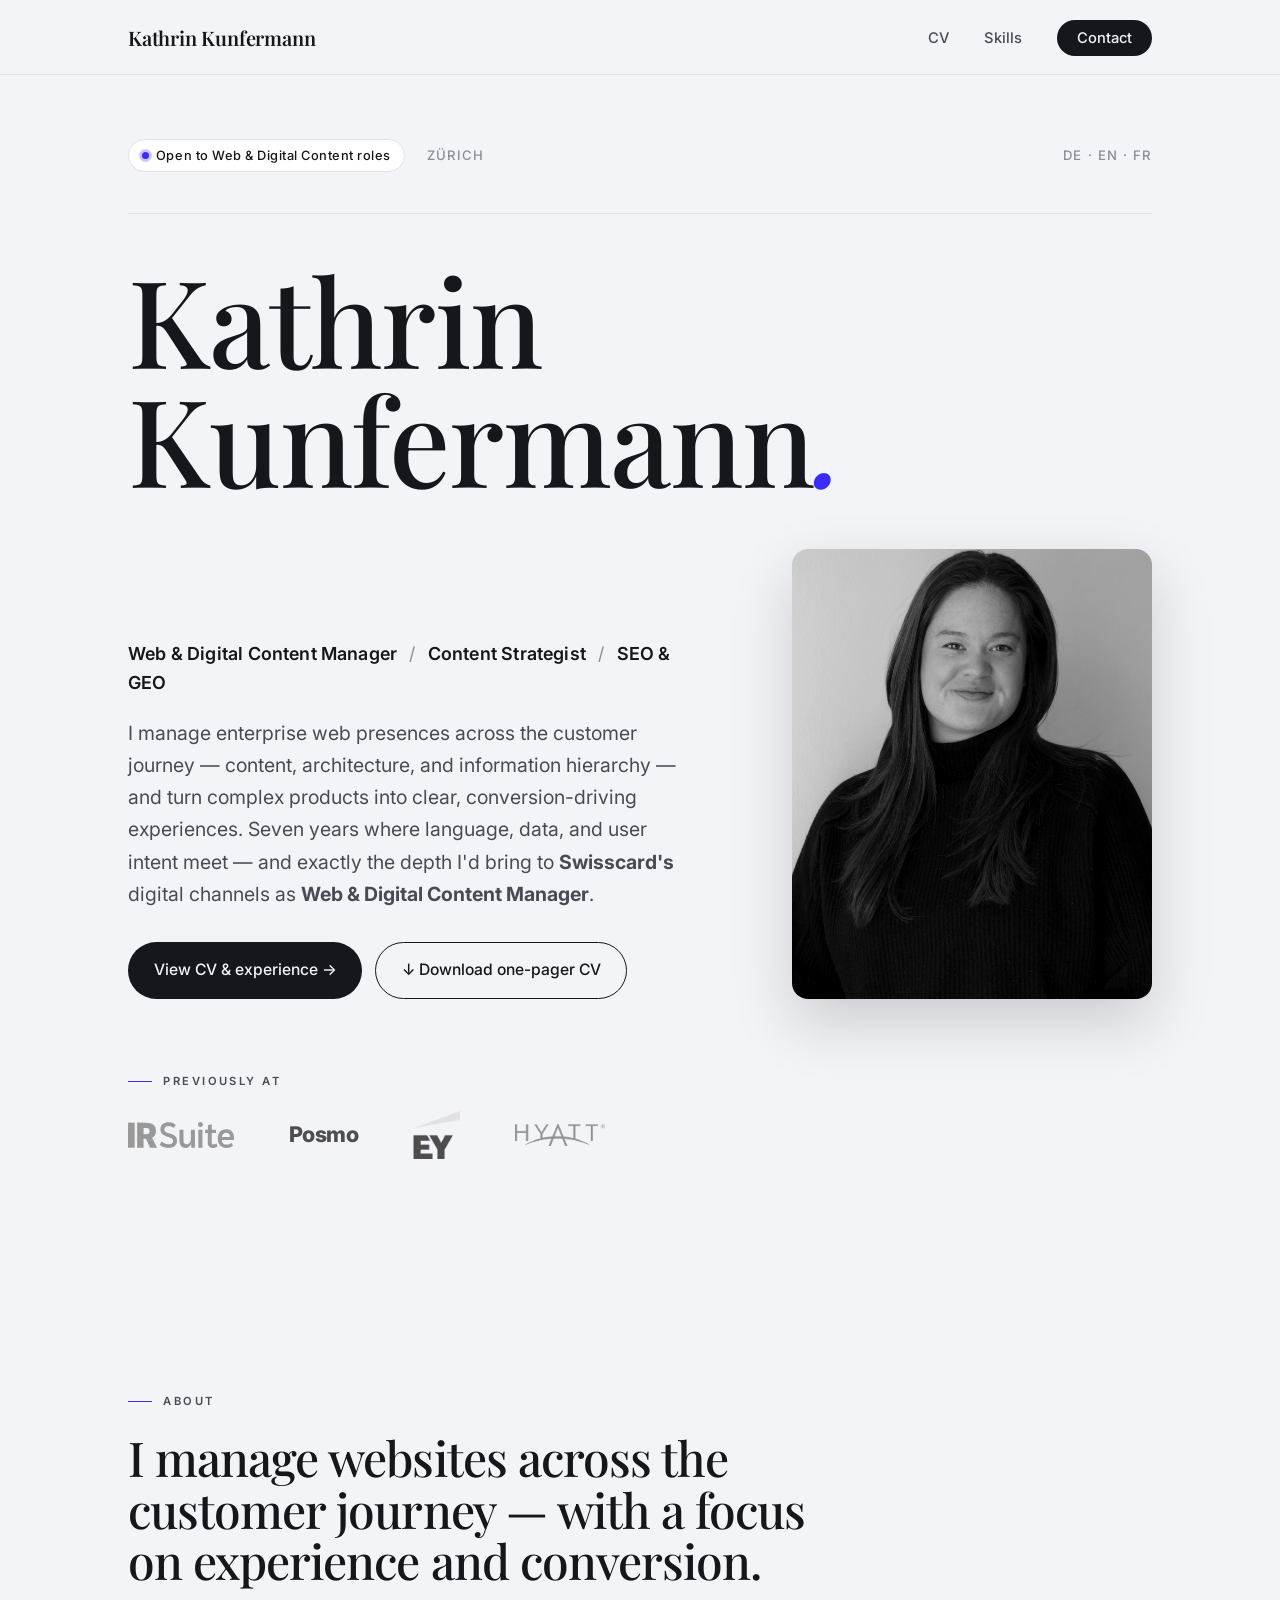
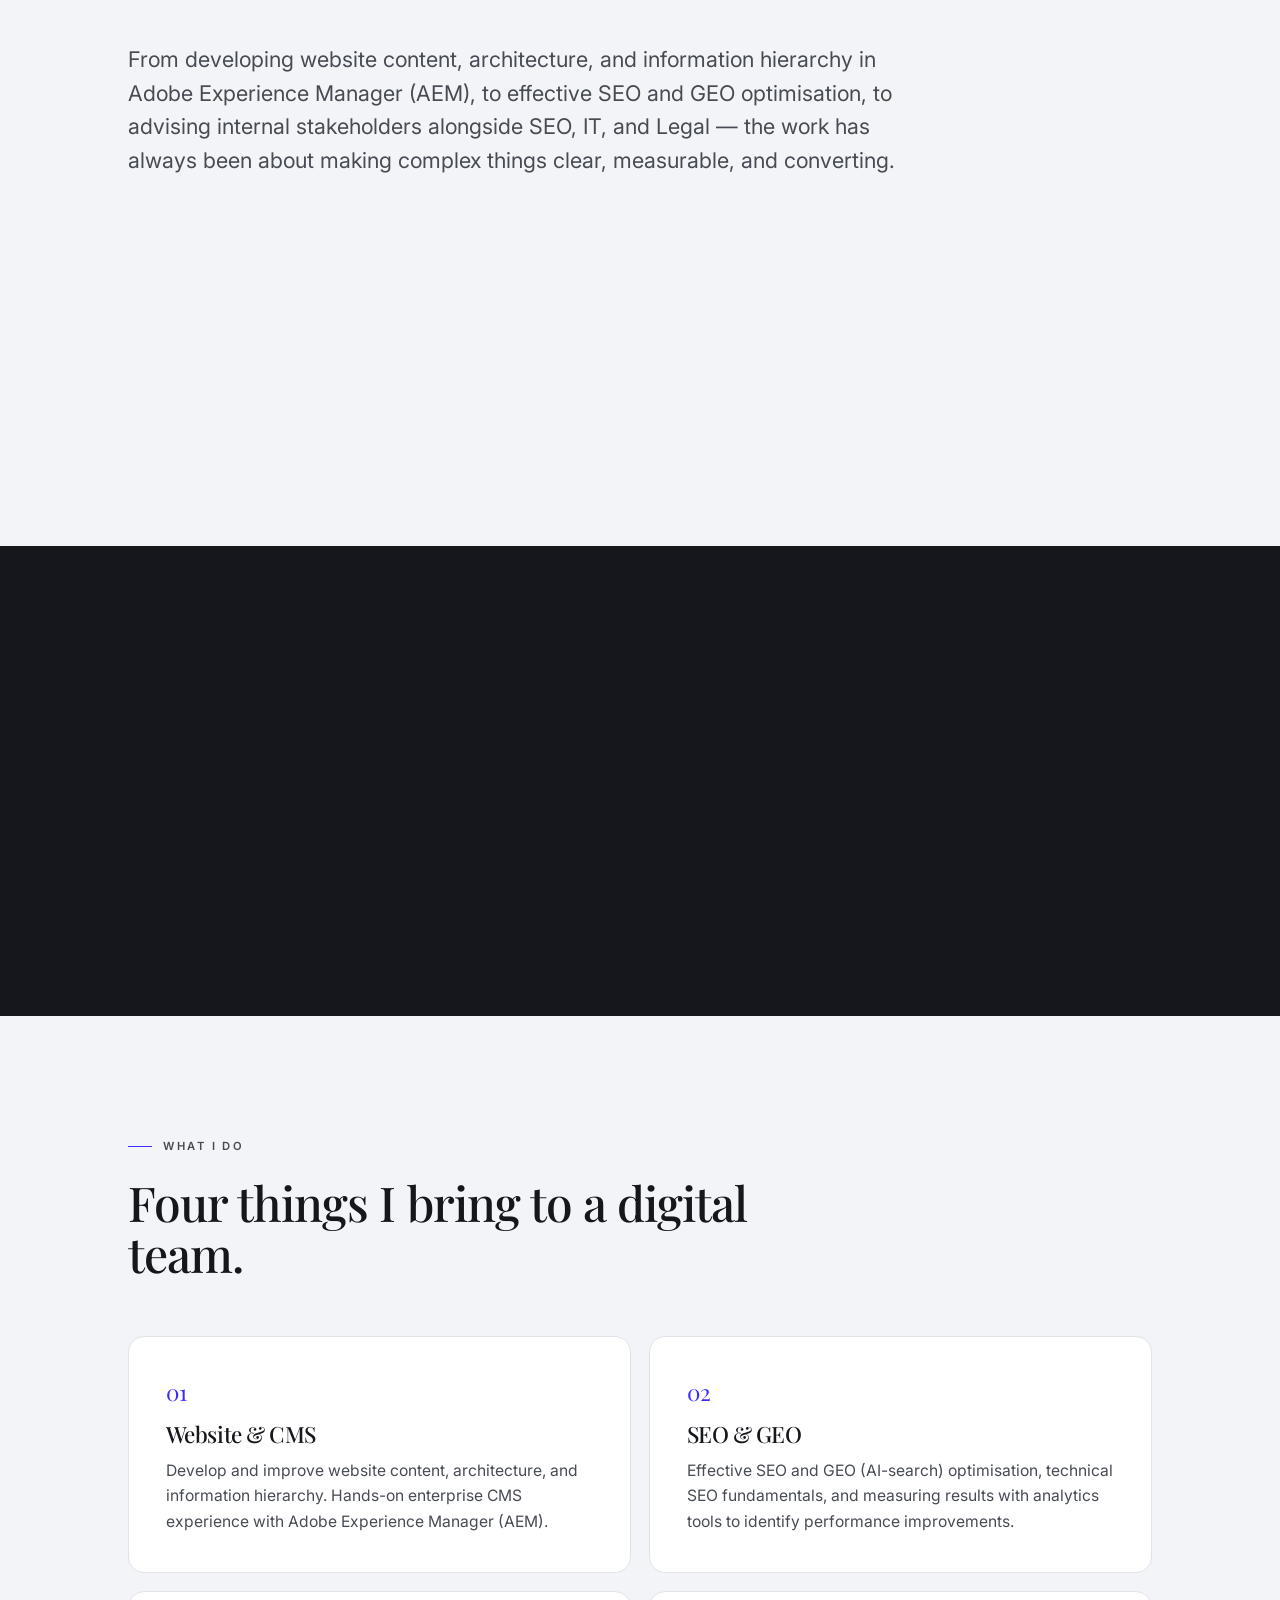
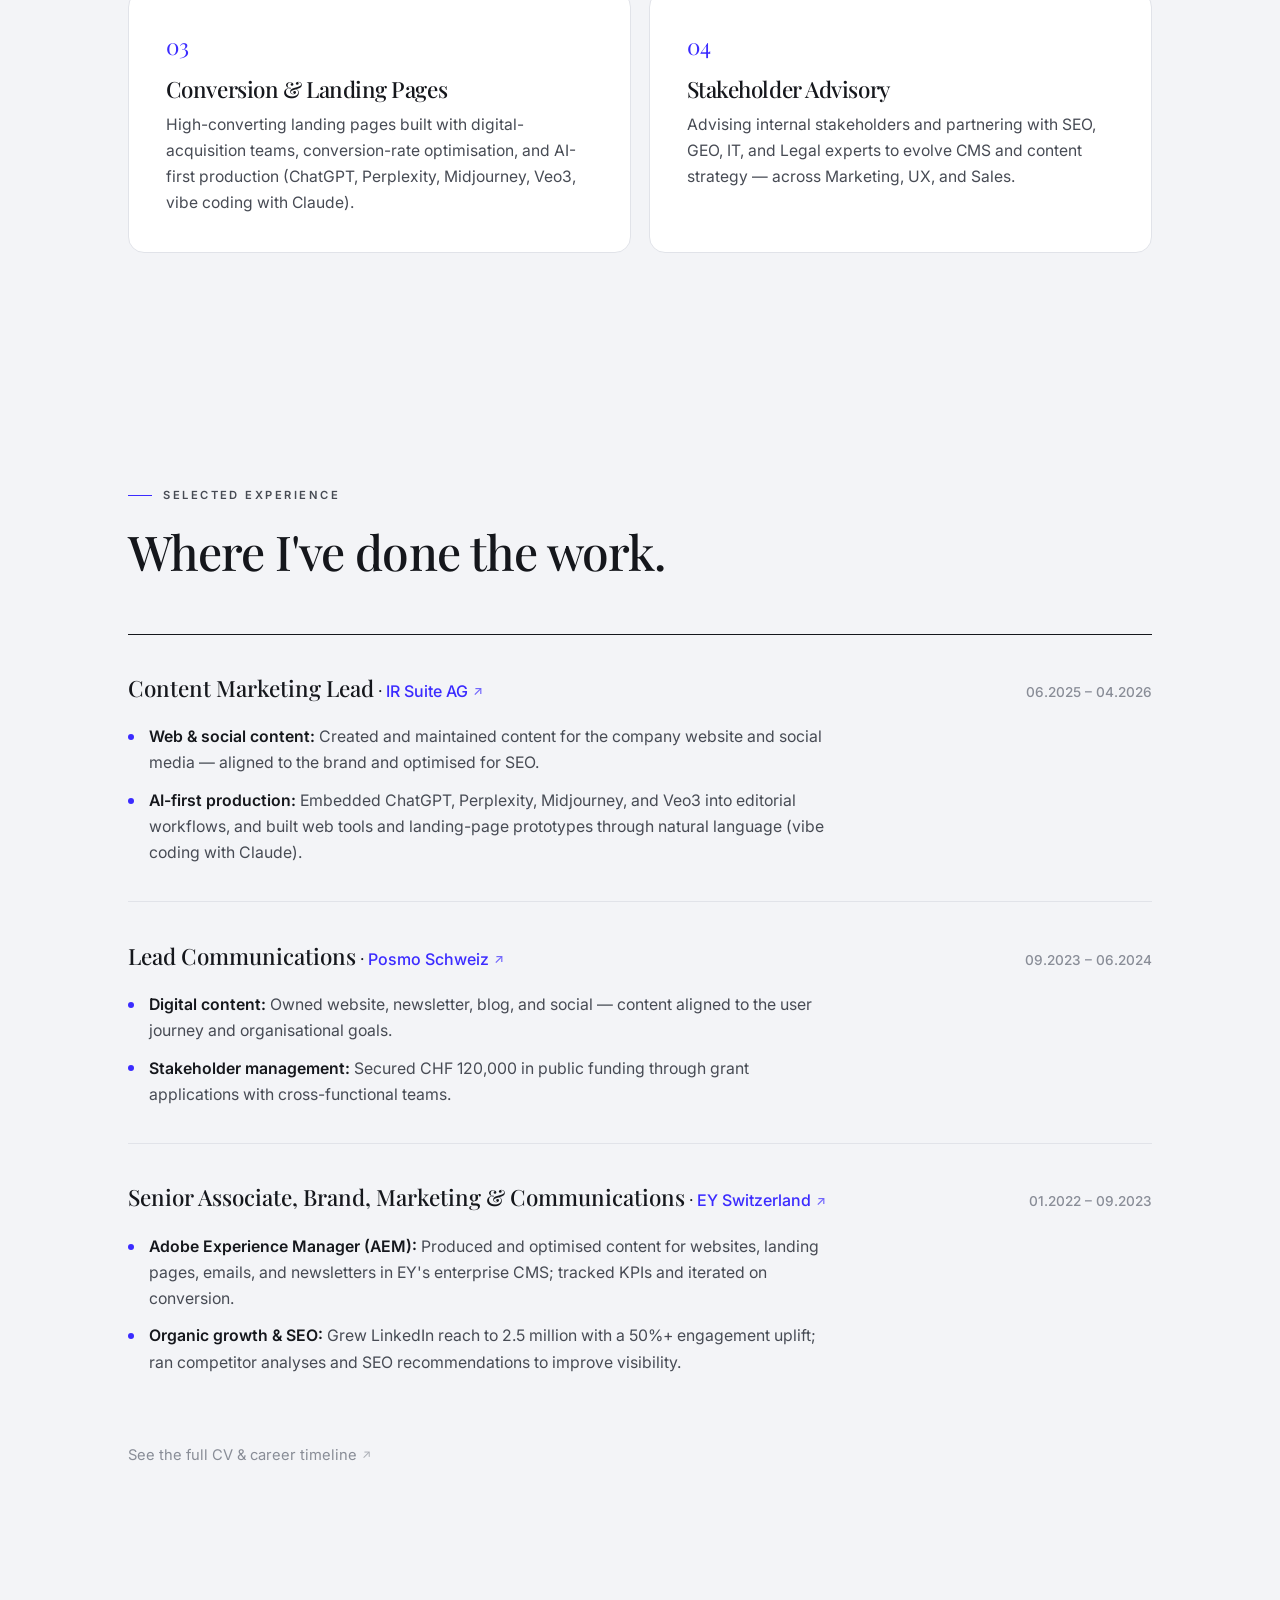
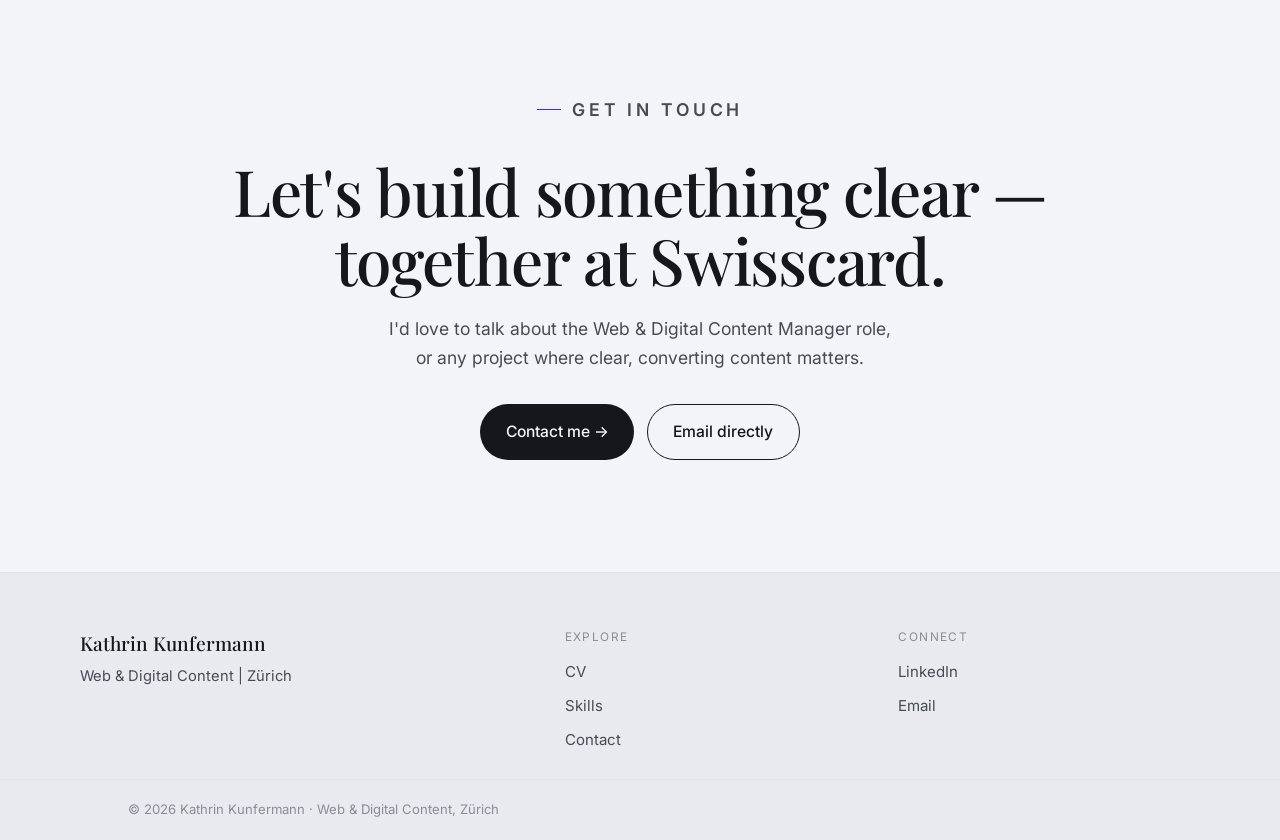
==== index.html @ 97875f94 "Remove Horgen; add Swisscard reference in hero summary and contact CTA" ====
<!DOCTYPE html>
<html lang="en">
<head>
<meta charset="UTF-8" />
<meta name="viewport" content="width=device-width, initial-scale=1.0" />
<title>Kathrin Kunfermann — Web &amp; Digital Content</title>
<meta name="description" content="Kathrin Kunfermann — Web & Digital Content Manager in Zürich. Seven years building content strategies, managing enterprise web presences, and turning complex products into clear, conversion-driving experiences." />
<link rel="stylesheet" href="/style.css" />
</head>
<body>
  <header class="site-header">
    <div class="wrap nav">
      <a class="brand" href="/">Kathrin Kunfermann</a>
      <button class="menu-btn" aria-label="Menu"><span></span><span></span><span></span></button>
      <ul class="nav-links">
        <li><a href="/cv/">CV</a></li>
        <li><a href="/skills/">Skills</a></li>
        <li><a class="nav-cta" href="/contact/">Contact</a></li>
      </ul>
    </div>
  </header>

  <main>
    <!-- Hero -->
    <section class="hero">
      <div class="wrap">
        <div class="hero-meta reveal">
          <span class="badge"><span class="dot"></span> Open to Web &amp; Digital Content roles</span>
          <span>Zürich</span>
          <span class="spacer"></span>
          <span>DE · EN · FR</span>
        </div>
        <h1 class="reveal">Kathrin<br>Kunfermann<em>.</em></h1>
        <div class="hero-body">
          <div>
            <p class="role reveal">Web &amp; Digital Content Manager <span>/</span> Content Strategist <span>/</span> SEO &amp; GEO</p>
            <p class="summary reveal">I manage enterprise web presences across the customer journey — content, architecture, and information hierarchy — and turn complex products into clear, conversion-driving experiences. Seven years where language, data, and user intent meet — and exactly the depth I'd bring to <strong>Swisscard's</strong> digital channels as <strong>Web &amp; Digital Content Manager</strong>.</p>
            <div class="cta-row reveal">
              <a class="btn btn-primary" href="/cv/">View CV &amp; experience →</a>
              <a class="btn btn-ghost" href="/assets/Kathrin-Kunfermann-CV.pdf" download>↓ Download one-pager CV</a>
            </div>
          </div>
          <img class="portrait reveal" src="/assets/portrait.jpg" alt="Portrait of Kathrin Kunfermann" />
        </div>
      </div>
    </section>

    <!-- Previously at -->
    <section class="section" style="padding-top:0;">
      <div class="wrap">
        <p class="eyebrow reveal">Previously at</p>
        <div class="logos-strip reveal">
          <a href="https://ir-suite.com/en" target="_blank" rel="noopener" aria-label="IR Suite"><img class="logo-img logo-irsuite" src="/assets/irsuite.svg" alt="IR Suite" /></a>
          <a class="wordmark wm-posmo" href="https://posmo.coop/" target="_blank" rel="noopener">Posmo</a>
          <a href="http://ey.com/en_ch/" target="_blank" rel="noopener" aria-label="EY"><img class="logo-img logo-ey" src="/assets/ey.png" alt="EY" /></a>
          <a href="https://www.hyatt.com/" target="_blank" rel="noopener" aria-label="Hyatt"><img class="logo-img logo-hyatt" src="/assets/hyatt.png" alt="Hyatt" /></a>
        </div>
      </div>
    </section>

    <!-- About + stats -->
    <section class="section" id="about">
      <div class="wrap">
        <div class="section-head reveal">
          <p class="eyebrow">About</p>
          <h2>I manage websites across the customer journey — with a focus on experience and conversion.</h2>
        </div>
        <p class="lead reveal" style="margin-bottom: clamp(2.5rem,6vw,4rem);">From developing website content, architecture, and information hierarchy in Adobe Experience Manager (AEM), to effective SEO and GEO optimisation, to advising internal stakeholders alongside SEO, IT, and Legal — the work has always been about making complex things clear, measurable, and converting.</p>
        <div class="stats">
          <div class="stat reveal"><div class="num"><span>2.5M</span></div><div class="label">Organic LinkedIn reach at EY Switzerland</div></div>
          <div class="stat reveal"><div class="num">CHF&nbsp;<span>120K</span></div><div class="label">Public funding secured via grants</div></div>
          <div class="stat reveal"><div class="num"><span>50%+</span></div><div class="label">Engagement uplift on owned channels</div></div>
          <div class="stat reveal"><div class="num"><span>7</span> yrs</div><div class="label">Across global enterprises &amp; Swiss orgs</div></div>
        </div>
      </div>
    </section>

    <!-- Statement -->
    <section class="statement">
      <div class="wrap">
        <p class="reveal">Great content isn't just what you publish. It's <em>who you reach</em> — and how clearly.</p>
      </div>
    </section>

    <!-- What I do -->
    <section class="section" id="services">
      <div class="wrap">
        <div class="section-head reveal">
          <p class="eyebrow">What I do</p>
          <h2>Four things I bring to a digital team.</h2>
        </div>
        <div class="svc-grid">
          <div class="svc-card reveal">
            <div class="svc-num">01</div>
            <h3>Website &amp; CMS</h3>
            <p>Develop and improve website content, architecture, and information hierarchy. Hands-on enterprise CMS experience with Adobe Experience Manager (AEM).</p>
          </div>
          <div class="svc-card reveal">
            <div class="svc-num">02</div>
            <h3>SEO &amp; GEO</h3>
            <p>Effective SEO and GEO (AI-search) optimisation, technical SEO fundamentals, and measuring results with analytics tools to identify performance improvements.</p>
          </div>
          <div class="svc-card reveal">
            <div class="svc-num">03</div>
            <h3>Conversion &amp; Landing Pages</h3>
            <p>High-converting landing pages built with digital-acquisition teams, conversion-rate optimisation, and AI-first production (ChatGPT, Perplexity, Midjourney, Veo3, vibe coding with Claude).</p>
          </div>
          <div class="svc-card reveal">
            <div class="svc-num">04</div>
            <h3>Stakeholder Advisory</h3>
            <p>Advising internal stakeholders and partnering with SEO, GEO, IT, and Legal experts to evolve CMS and content strategy — across Marketing, UX, and Sales.</p>
          </div>
        </div>
      </div>
    </section>

    <!-- Selected experience -->
    <section class="section" id="work">
      <div class="wrap">
        <div class="section-head reveal">
          <p class="eyebrow">Selected experience</p>
          <h2>Where I've done the work.</h2>
        </div>

        <article class="role-card reveal">
          <div class="role-head">
            <div><span class="role-title">Content Marketing Lead</span> · <a class="role-company role-company-link" href="https://ir-suite.com/en" target="_blank" rel="noopener">IR Suite AG</a></div>
            <span class="role-dates">06.2025 – 04.2026</span>
          </div>
          <ul class="role-bullets">
            <li><b>Web &amp; social content:</b> Created and maintained content for the company website and social media — aligned to the brand and optimised for SEO.</li>
            <li><b>AI-first production:</b> Embedded ChatGPT, Perplexity, Midjourney, and Veo3 into editorial workflows, and built web tools and landing-page prototypes through natural language (vibe coding with Claude).</li>
          </ul>
        </article>

        <article class="role-card reveal">
          <div class="role-head">
            <div><span class="role-title">Lead Communications</span> · <a class="role-company role-company-link" href="https://posmo.coop/" target="_blank" rel="noopener">Posmo Schweiz</a></div>
            <span class="role-dates">09.2023 – 06.2024</span>
          </div>
          <ul class="role-bullets">
            <li><b>Digital content:</b> Owned website, newsletter, blog, and social — content aligned to the user journey and organisational goals.</li>
            <li><b>Stakeholder management:</b> Secured CHF&nbsp;120,000 in public funding through grant applications with cross-functional teams.</li>
          </ul>
        </article>

        <article class="role-card reveal">
          <div class="role-head">
            <div><span class="role-title">Senior Associate, Brand, Marketing &amp; Communications</span> · <a class="role-company role-company-link" href="http://ey.com/en_ch/" target="_blank" rel="noopener">EY Switzerland</a></div>
            <span class="role-dates">01.2022 – 09.2023</span>
          </div>
          <ul class="role-bullets">
            <li><b>Adobe Experience Manager (AEM):</b> Produced and optimised content for websites, landing pages, emails, and newsletters in EY's enterprise CMS; tracked KPIs and iterated on conversion.</li>
            <li><b>Organic growth &amp; SEO:</b> Grew LinkedIn reach to 2.5&nbsp;million with a 50%+ engagement uplift; ran competitor analyses and SEO recommendations to improve visibility.</li>
          </ul>
        </article>

        <p class="note-line reveal" style="font-style:normal;"><a class="role-company-link" href="/cv/">See the full CV &amp; career timeline</a></p>
      </div>
    </section>

    <!-- Contact CTA -->
    <section class="section cta-band" id="contact">
      <div class="wrap">
        <div class="reveal">
          <p class="eyebrow" style="justify-content:center;">Get in touch</p>
          <h2>Let's build something clear — together at Swisscard.</h2>
          <p>I'd love to talk about the Web &amp; Digital Content Manager role, or any project where clear, converting content matters.</p>
          <div class="cta-row" style="justify-content:center;">
            <a class="btn btn-primary" href="/contact/">Contact me →</a>
            <a class="btn btn-ghost" href="mailto:kathrin.kunfermann@gmail.com">Email directly</a>
          </div>
        </div>
      </div>
    </section>
  </main>

  <footer class="site-footer">
    <div class="wrap footer-grid">
      <div>
        <h4>Kathrin Kunfermann</h4>
        <p class="tagline">Web &amp; Digital Content&nbsp;|&nbsp;Zürich</p>
      </div>
      <div>
        <p class="footer-col-label">Explore</p>
        <ul class="footer-links">
          <li><a href="/cv/">CV</a></li>
          <li><a href="/skills/">Skills</a></li>
          <li><a href="/contact/">Contact</a></li>
        </ul>
      </div>
      <div>
        <p class="footer-col-label">Connect</p>
        <ul class="footer-links">
          <li><a href="https://www.linkedin.com/" target="_blank" rel="noopener">LinkedIn</a></li>
          <li><a href="mailto:kathrin.kunfermann@gmail.com">Email</a></li>
        </ul>
      </div>
    </div>
    <div class="footer-bottom"><div class="wrap">© 2026 Kathrin Kunfermann · Web &amp; Digital Content, Zürich</div></div>
  </footer>

  <script src="/app.js"></script>
</body>
</html>
---- style.css ----
/* ---------- Kathrin Kunfermann — editorial portfolio ---------- */
@import url('https://fonts.googleapis.com/css2?family=Playfair+Display:ital,wght@0,400..700;1,400..600&family=Inter:wght@400;500;600&display=swap');

:root {
  --bg: #f3f4f7;          /* Cool light grey */
  --bg-2: #e8eaef;
  --paper: #ffffff;
  --ink: #15171c;         /* Cool near-black */
  --brown: #15171c;       /* Feature block (cool near-black) */
  --ink-2: #474b54;
  --ink-3: #898d97;
  --line: #e1e3e9;
  --accent: #3b2bff;      /* Punchy electric ultramarine */
  --accent-dark: #2a1ce0;
  --radius: 16px;
  --maxw: 1120px;
  --serif: 'Playfair Display', Georgia, serif;
  --sans: 'Inter', system-ui, -apple-system, sans-serif;
}

* { box-sizing: border-box; margin: 0; padding: 0; }
html { scroll-behavior: smooth; }
body {
  font-family: var(--sans);
  font-size: 16px; line-height: 1.65;
  color: var(--ink); background: var(--bg);
  -webkit-font-smoothing: antialiased;
}
a { color: inherit; text-decoration: none; }
.wrap { max-width: var(--maxw); margin: 0 auto; padding: 0 clamp(1.3rem, 5vw, 3rem); }

/* ---------- Header ---------- */
.site-header {
  position: sticky; top: 0; z-index: 50;
  background: color-mix(in srgb, var(--bg) 82%, transparent);
  backdrop-filter: saturate(180%) blur(14px);
  border-bottom: 1px solid var(--line);
}
.nav { display: flex; align-items: center; justify-content: space-between; height: 74px; }
.brand { font-family: var(--serif); font-weight: 600; font-size: 1.25rem; letter-spacing: -0.01em; }
.nav-links { display: flex; align-items: center; gap: clamp(1rem, 3vw, 2.2rem); list-style: none; }
.nav-links a { font-size: 0.92rem; font-weight: 500; color: var(--ink-2); padding: 0.3rem 0; border-bottom: 1.5px solid transparent; transition: color .2s, border-color .2s; }
.nav-links a:hover { color: var(--ink); }
.nav-links a.active { color: var(--ink); border-color: var(--accent); }
.nav-cta { background: var(--ink); color: var(--bg) !important; padding: 0.55rem 1.25rem !important; border-radius: 999px; border: none !important; font-weight: 500; transition: background .2s, transform .12s; }
.nav-cta:hover { background: var(--accent); }
.nav-cta:active { transform: translateY(1px); }
.menu-btn { display: none; background: none; border: none; cursor: pointer; padding: 8px; }
.menu-btn span { display: block; width: 22px; height: 2px; background: var(--ink); margin: 4px 0; transition: .25s; }

/* ---------- Sections / type ---------- */
.section { padding: clamp(3.5rem, 9vw, 7rem) 0; }
.eyebrow { display: inline-flex; align-items: center; gap: 0.7rem; font-size: 0.7rem; font-weight: 600; letter-spacing: 0.22em; text-transform: uppercase; color: var(--ink-2); margin-bottom: 1.3rem; }
.eyebrow::before { content: ""; width: 24px; height: 1px; background: var(--accent); }
h1, h2, h3 { font-family: var(--serif); font-weight: 500; letter-spacing: -0.02em; line-height: 1.08; }
.page-title { font-size: clamp(2.4rem, 6vw, 3.8rem); margin-bottom: 1rem; }
.lead { font-size: clamp(1.1rem, 2.2vw, 1.35rem); color: var(--ink-2); max-width: 60ch; line-height: 1.55; }
.section-head { max-width: 720px; margin-bottom: clamp(2rem, 5vw, 3.5rem); }
.section-head h2 { font-size: clamp(1.9rem, 4.5vw, 3rem); }

/* ---------- Hero (modern) ---------- */
.hero { padding: clamp(2.5rem, 6vw, 4rem) 0 clamp(2.5rem, 6vw, 4rem); }
.hero-meta { display: flex; flex-wrap: wrap; align-items: center; gap: 0.8rem 1.4rem; padding-bottom: clamp(1.5rem, 4vw, 2.6rem); margin-bottom: clamp(1.8rem, 4vw, 2.8rem); border-bottom: 1px solid var(--line); font-size: 0.82rem; letter-spacing: 0.08em; text-transform: uppercase; color: var(--ink-3); font-weight: 500; }
.hero-meta .badge { display: inline-flex; align-items: center; gap: 0.45rem; color: var(--ink); background: var(--paper); border: 1px solid var(--line); padding: 0.3rem 0.8rem; border-radius: 999px; letter-spacing: 0.04em; text-transform: none; font-size: 0.8rem; }
.hero-meta .dot { width: 7px; height: 7px; border-radius: 50%; background: var(--accent); box-shadow: 0 0 0 3px color-mix(in srgb, var(--accent) 25%, transparent); }
.hero-meta .spacer { margin-left: auto; }
.hero h1 { font-size: clamp(3rem, 11vw, 7.6rem); font-weight: 500; letter-spacing: -0.01em; line-height: 0.98; }
.hero h1 em { font-style: italic; color: var(--accent); }
.hero-body { display: grid; grid-template-columns: 1fr 0.7fr; gap: clamp(2rem, 6vw, 4rem); align-items: end; margin-top: clamp(2rem, 5vw, 3.2rem); }
.hero .role { font-family: var(--sans); font-size: clamp(0.95rem, 2vw, 1.12rem); color: var(--ink); font-weight: 600; margin: 0 0 1.2rem; letter-spacing: 0.01em; }
.hero .role span { color: var(--ink-3); margin: 0 0.5rem; font-weight: 400; }
.hero .summary { font-size: clamp(1.05rem, 2.2vw, 1.22rem); color: var(--ink-2); max-width: 56ch; margin-bottom: 2rem; }
.portrait { width: 100%; max-width: 360px; aspect-ratio: 4/5; object-fit: cover; border-radius: var(--radius); justify-self: end; filter: grayscale(100%) contrast(1.02); box-shadow: 0 24px 60px rgba(24,25,27,0.18); }
@media (max-width: 800px) { .hero-body { grid-template-columns: 1fr; align-items: start; } .portrait { max-width: 260px; order: -1; justify-self: start; } .hero-meta .spacer { display: none; } }

.cta-row { display: flex; flex-wrap: wrap; gap: 0.8rem; }
.btn { display: inline-flex; align-items: center; gap: 0.5rem; font-weight: 500; font-size: 0.98rem; padding: 0.9rem 1.6rem; border-radius: 999px; transition: background .2s, transform .12s, border-color .2s, color .2s; }
.btn-primary { background: var(--ink); color: var(--bg); }
.btn-primary:hover { background: var(--accent); }
.btn-ghost { border: 1.5px solid var(--ink); color: var(--ink); }
.btn-ghost:hover { background: var(--ink); color: var(--bg); }
.btn:active { transform: translateY(1px); }

/* ---------- Statement / quote ---------- */
.statement { background: var(--brown); color: #efe9e2; }
.statement .wrap { padding-top: clamp(4rem,10vw,7rem); padding-bottom: clamp(4rem,10vw,7rem); }
.statement p { font-family: var(--serif); font-size: clamp(1.8rem, 4.5vw, 3.2rem); font-weight: 400; line-height: 1.2; letter-spacing: -0.01em; max-width: 18ch; }
.statement p em { font-style: italic; color: #9d92ff; }

/* ---------- Stat cards ---------- */
.stats { display: grid; grid-template-columns: repeat(4, 1fr); gap: clamp(0.8rem, 2vw, 1.4rem); }
.stat { padding: clamp(1.2rem, 3vw, 1.8rem) 0; border-top: 1.5px solid var(--ink); }
.stat .num { font-family: var(--serif); font-size: clamp(2rem, 5vw, 3.1rem); font-weight: 500; letter-spacing: -0.03em; }
.stat .num span { color: var(--accent); }
.stat .label { font-size: 0.88rem; color: var(--ink-2); margin-top: 0.4rem; }
@media (max-width: 760px) { .stats { grid-template-columns: 1fr 1fr; } }

/* ---------- Services / "What I do" ---------- */
.svc-grid { display: grid; grid-template-columns: repeat(2, 1fr); gap: 1.1rem; }
.svc-card { background: var(--paper); border: 1px solid var(--line); border-radius: var(--radius); padding: clamp(1.6rem, 3vw, 2.3rem); transition: transform .2s, box-shadow .2s; }
.svc-card:hover { transform: translateY(-3px); box-shadow: 0 16px 40px rgba(26,24,20,0.07); }
.svc-num { font-family: var(--serif); font-size: 1.4rem; color: var(--accent); }
.svc-card h3 { font-size: 1.4rem; margin: 0.7rem 0 0.7rem; }
.svc-card p { color: var(--ink-2); font-size: 0.98rem; }
@media (max-width: 760px) { .svc-grid { grid-template-columns: 1fr; } }

/* ---------- Experience / work cards ---------- */
.role-card { border-top: 1px solid var(--line); padding: clamp(1.6rem, 3vw, 2.2rem) 0; transition: padding-left .2s; }
.role-card:first-of-type { border-top: 1.5px solid var(--ink); }
.role-head { display: flex; flex-wrap: wrap; justify-content: space-between; gap: 0.4rem 1rem; align-items: baseline; margin-bottom: 0.2rem; }
.role-title { font-family: var(--serif); font-size: 1.4rem; font-weight: 500; }
.role-company { color: var(--accent); font-weight: 500; }
.role-dates { font-size: 0.85rem; color: var(--ink-3); font-weight: 500; white-space: nowrap; }
.role-bullets { list-style: none; margin-top: 1.1rem; display: grid; gap: 0.7rem; max-width: 70ch; }
.role-bullets li { position: relative; padding-left: 1.3rem; color: var(--ink-2); font-size: 0.99rem; }
.role-bullets li::before { content: ""; position: absolute; left: 0; top: 0.62em; width: 6px; height: 6px; border-radius: 50%; background: var(--accent); }
.role-bullets b { color: var(--ink); font-weight: 600; }
.role-company-link { display: inline-flex; align-items: center; gap: 0.3rem; }
.role-company-link::after { content: "↗"; font-size: 0.8em; opacity: 0.7; }
.role-company-link:hover { text-decoration: underline; }
.note-line { font-size: 0.92rem; color: var(--ink-3); margin-top: 2rem; font-style: italic; }

/* ---------- Logo strip ---------- */
.logos-strip { display: flex; flex-wrap: wrap; align-items: center; gap: clamp(1.6rem, 5vw, 3.4rem); }
.logos-strip a { display: inline-flex; align-items: center; opacity: 0.75; transition: opacity .2s, transform .12s; filter: grayscale(100%); }
.logos-strip a:hover { opacity: 1; transform: translateY(-1px); filter: grayscale(0%); }
.logo-img { width: auto; object-fit: contain; display: block; }
.logo-irsuite { height: 26px; }
.logo-ey { height: 48px; }
.logo-hyatt { height: 22px; }
.wordmark { font-weight: 800; letter-spacing: -0.02em; font-size: 1.35rem; }
.wm-posmo { color: var(--ink); }

/* ---------- Education / two-column ---------- */
.grid-2 { display: grid; grid-template-columns: 1fr 1fr; gap: 1.1rem; }
.mini-card { border: 1px solid var(--line); background: var(--paper); border-radius: var(--radius); padding: 1.5rem 1.7rem; }
.mini-card .deg { font-family: var(--serif); font-weight: 500; font-size: 1.15rem; }
.mini-card .school { color: var(--ink-2); }
.mini-card .when { font-size: 0.85rem; color: var(--ink-3); margin-top: 0.2rem; }
@media (max-width: 760px) { .grid-2 { grid-template-columns: 1fr; } }

/* ---------- Skills ---------- */
.skill-grid { display: grid; grid-template-columns: repeat(2, 1fr); gap: 1.1rem; }
.skill-card { border: 1px solid var(--line); background: var(--paper); border-radius: var(--radius); padding: clamp(1.4rem, 3vw, 2rem); }
.skill-card h3 { font-size: 1.25rem; margin-bottom: 1rem; }
.tags { display: flex; flex-wrap: wrap; gap: 0.45rem; }
.tag { font-size: 0.85rem; color: var(--ink-2); background: var(--bg-2); border: 1px solid var(--line); padding: 0.35rem 0.8rem; border-radius: 999px; }
.tag.lead { background: var(--accent); color: #fff; border-color: var(--accent); font-weight: 500; }
.langs { display: flex; flex-wrap: wrap; gap: 0.7rem 1.8rem; }
.lang { font-size: 1rem; } .lang b { font-weight: 600; } .lang span { color: var(--ink-3); }
@media (max-width: 760px) { .skill-grid { grid-template-columns: 1fr; } }

/* ---------- Contact form ---------- */
.form { max-width: 600px; }
.field { margin-bottom: 1.05rem; }
.field label { display: block; font-size: 0.85rem; font-weight: 600; margin-bottom: 0.4rem; }
.field .opt { color: var(--ink-3); font-weight: 400; }
.field input, .field textarea, .field select { width: 100%; font-family: inherit; font-size: 1rem; color: var(--ink); background: var(--paper); border: 1.5px solid var(--line); border-radius: 12px; padding: 0.8rem 0.95rem; transition: border-color .2s, box-shadow .2s; }
.field input:focus, .field textarea:focus, .field select:focus { outline: none; border-color: var(--accent); box-shadow: 0 0 0 3px rgba(180,98,63,0.14); }
.field textarea { resize: vertical; min-height: 120px; }
.btn-submit { width: 100%; font-family: inherit; font-weight: 500; font-size: 1rem; color: var(--bg); background: var(--ink); border: none; border-radius: 12px; padding: 0.95rem; cursor: pointer; transition: background .2s, transform .12s; }
.btn-submit:hover { background: var(--accent); }
.btn-submit:active { transform: translateY(1px); }
.btn-submit:disabled { opacity: .6; cursor: default; }
.privacy { font-size: 0.82rem; color: var(--ink-3); margin-top: 0.8rem; }
.form-status { margin-top: 1rem; font-weight: 600; min-height: 1.4em; }
.contact-aside { display: flex; flex-direction: column; gap: 0.6rem; }
.contact-aside a { color: var(--accent); font-weight: 500; }
.thank-you { border: 1px solid var(--line); background: var(--paper); border-radius: var(--radius); padding: 2.2rem; text-align: center; }
.thank-you h3 { font-size: 1.5rem; margin-bottom: 0.5rem; }
.thank-you p { color: var(--ink-2); }

/* ---------- Contact CTA band ---------- */
.cta-band { text-align: center; }
.cta-band h2 { font-size: clamp(2.2rem, 6vw, 4rem); margin-bottom: 1.2rem; }
.cta-band p { color: var(--ink-2); font-size: 1.1rem; max-width: 46ch; margin: 0 auto 2rem; }

/* ---------- Footer ---------- */
.site-footer { border-top: 1px solid var(--line); background: var(--bg-2); margin-top: 0; }
.footer-grid { display: grid; grid-template-columns: 1.5fr 1fr 1fr; gap: 2rem; padding: clamp(2.4rem, 5vw, 3.4rem) 0 1.6rem; }
.footer-grid h4 { font-family: var(--serif); font-size: 1.2rem; font-weight: 500; margin-bottom: 0.3rem; }
.footer-grid .tagline { color: var(--ink-2); font-size: 0.92rem; }
.footer-col-label { font-size: 0.74rem; letter-spacing: 0.12em; text-transform: uppercase; color: var(--ink-3); margin-bottom: 0.7rem; }
.footer-links { list-style: none; display: grid; gap: 0.45rem; }
.footer-links a { color: var(--ink-2); font-size: 0.94rem; }
.footer-links a:hover { color: var(--accent); }
.footer-bottom { border-top: 1px solid var(--line); padding: 1.2rem 0; font-size: 0.82rem; color: var(--ink-3); }
@media (max-width: 760px) { .footer-grid { grid-template-columns: 1fr; gap: 1.6rem; } }

/* ---------- Reveal ---------- */
.reveal { opacity: 0; transform: translateY(20px); transition: opacity .8s ease, transform .8s ease; }
.reveal.in { opacity: 1; transform: none; }

/* ---------- Mobile nav ---------- */
@media (max-width: 760px) {
  .nav-links { position: fixed; inset: 74px 0 auto 0; flex-direction: column; align-items: flex-start; gap: 0; background: var(--bg); border-bottom: 1px solid var(--line); padding: 0.5rem clamp(1.3rem,5vw,3rem) 1.2rem; transform: translateY(-130%); transition: transform .3s ease; }
  .nav-links.open { transform: translateY(0); }
  .nav-links li { width: 100%; }
  .nav-links a { display: block; padding: 0.85rem 0; width: 100%; }
  .nav-links .nav-cta { display: inline-block; margin-top: 0.5rem; }
  .menu-btn { display: block; }
}
@media (prefers-reduced-motion: reduce) { * { scroll-behavior: auto; } .reveal { opacity: 1 !important; transform: none !important; transition: none; } }
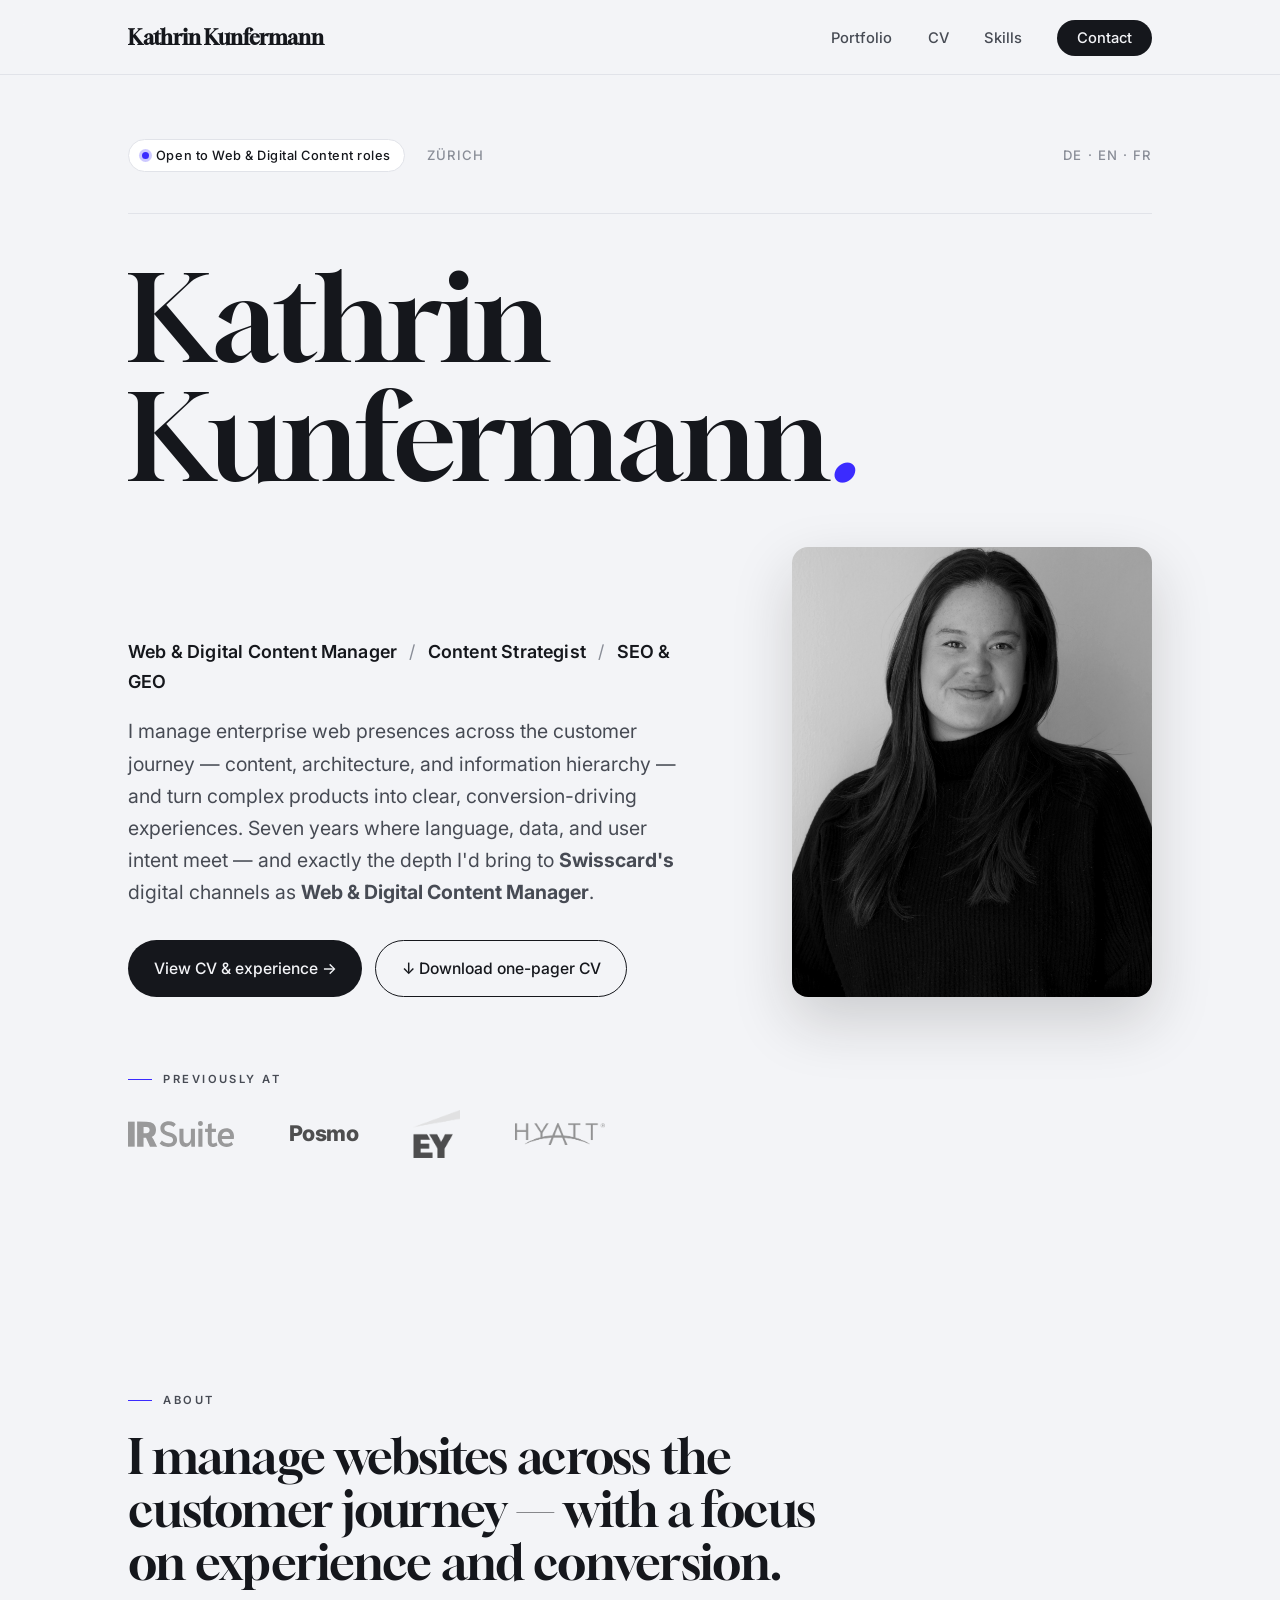
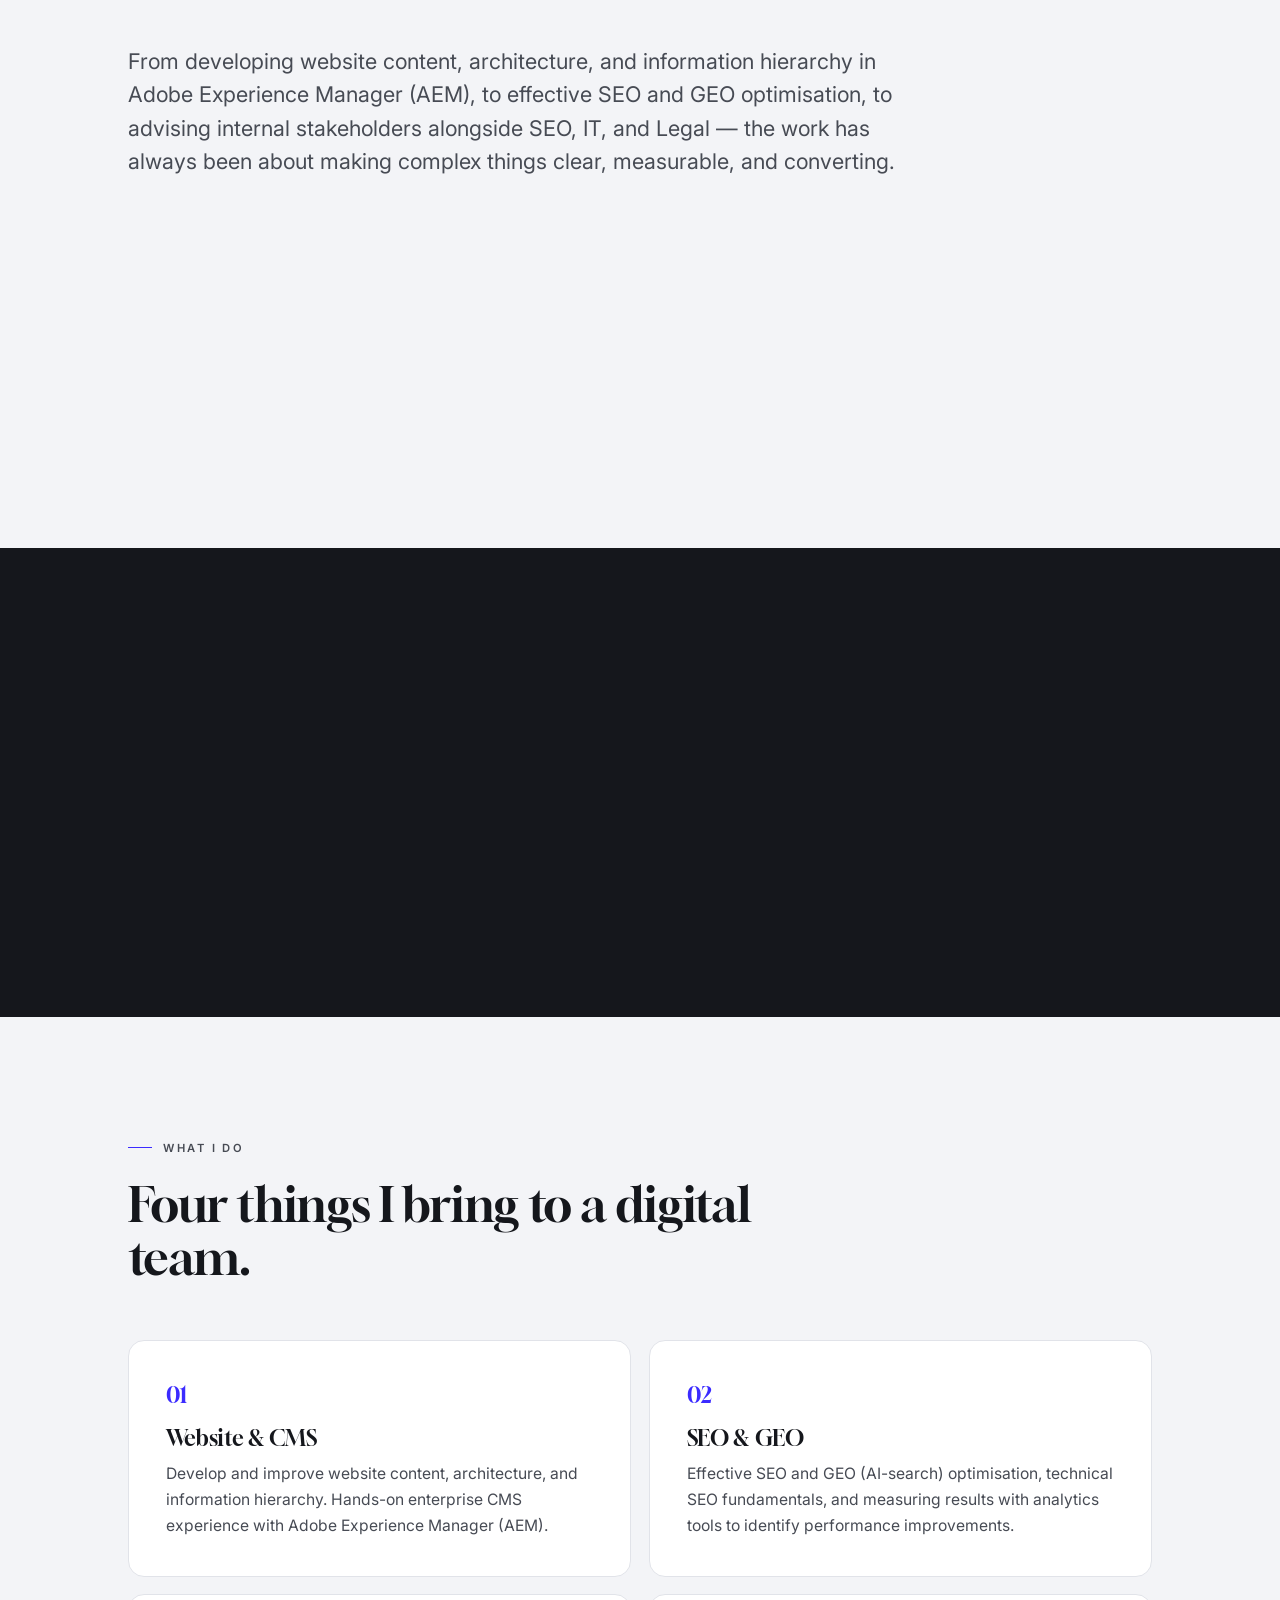
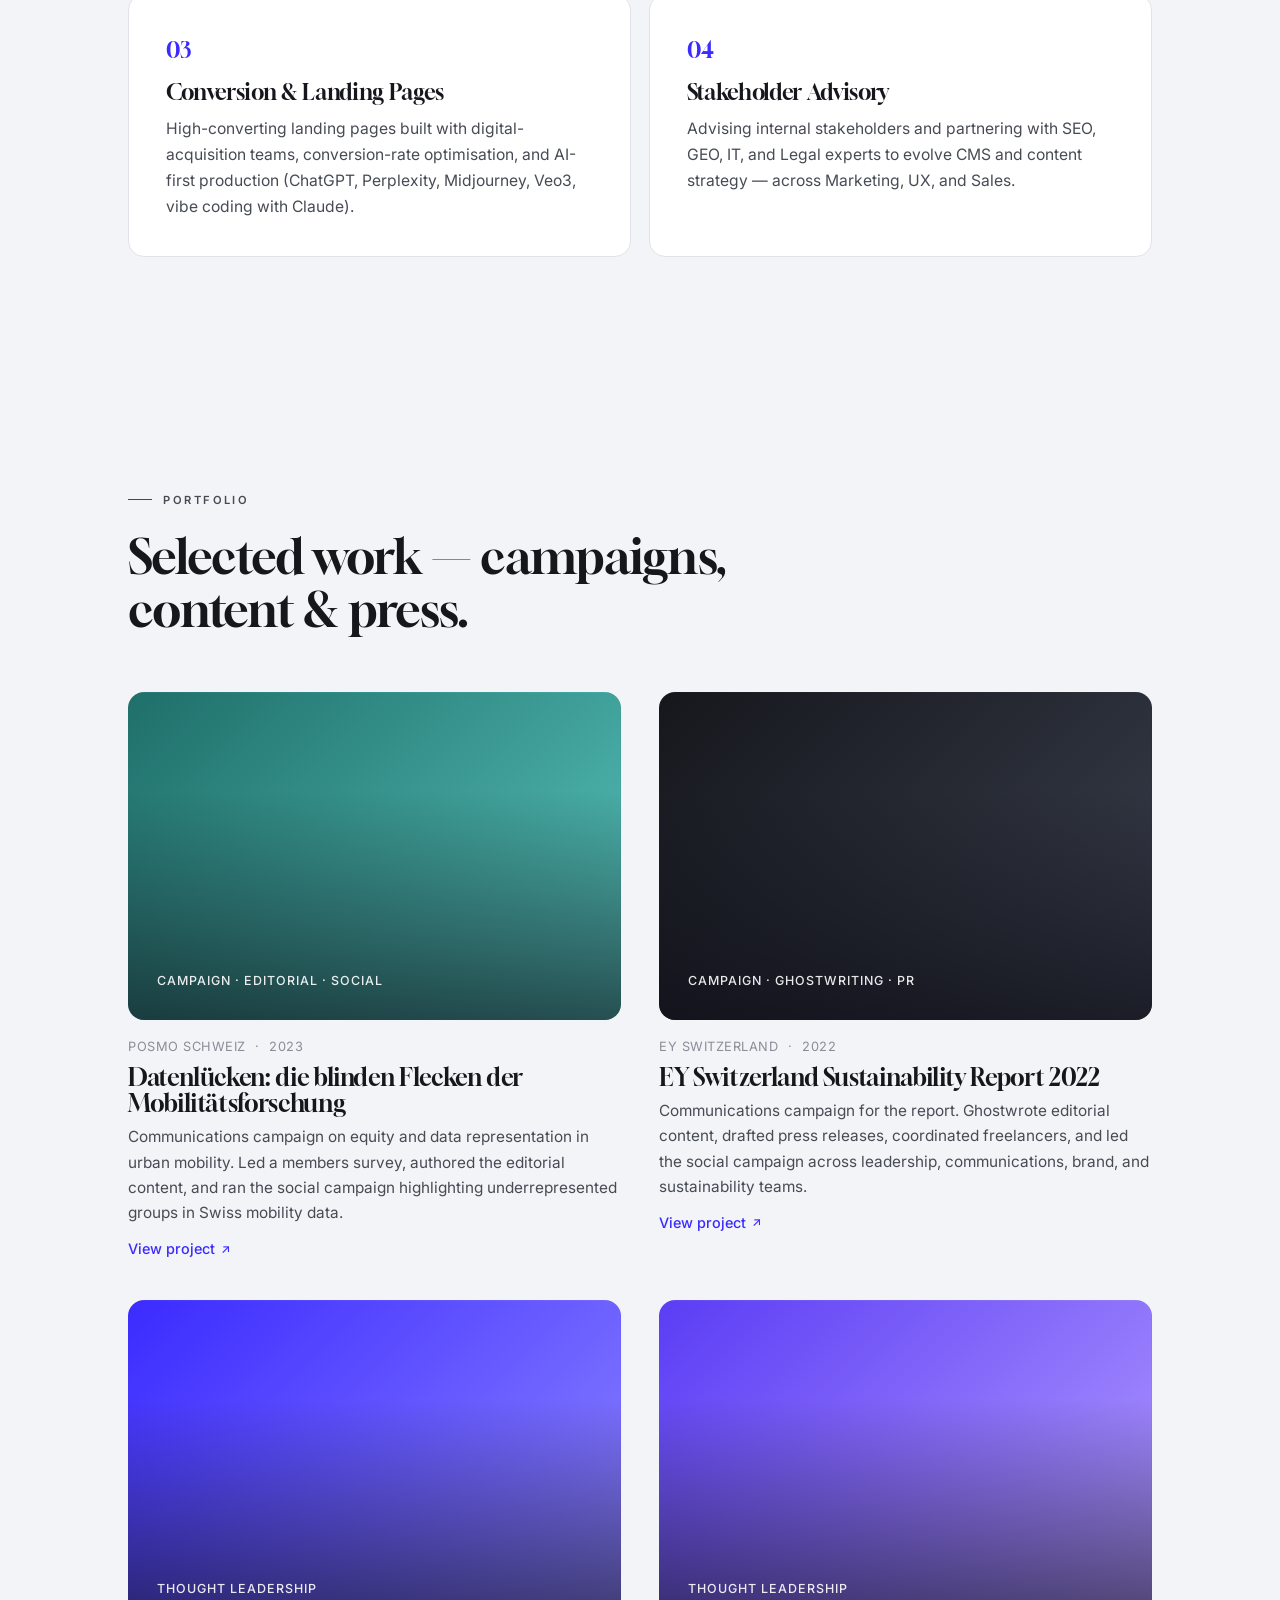
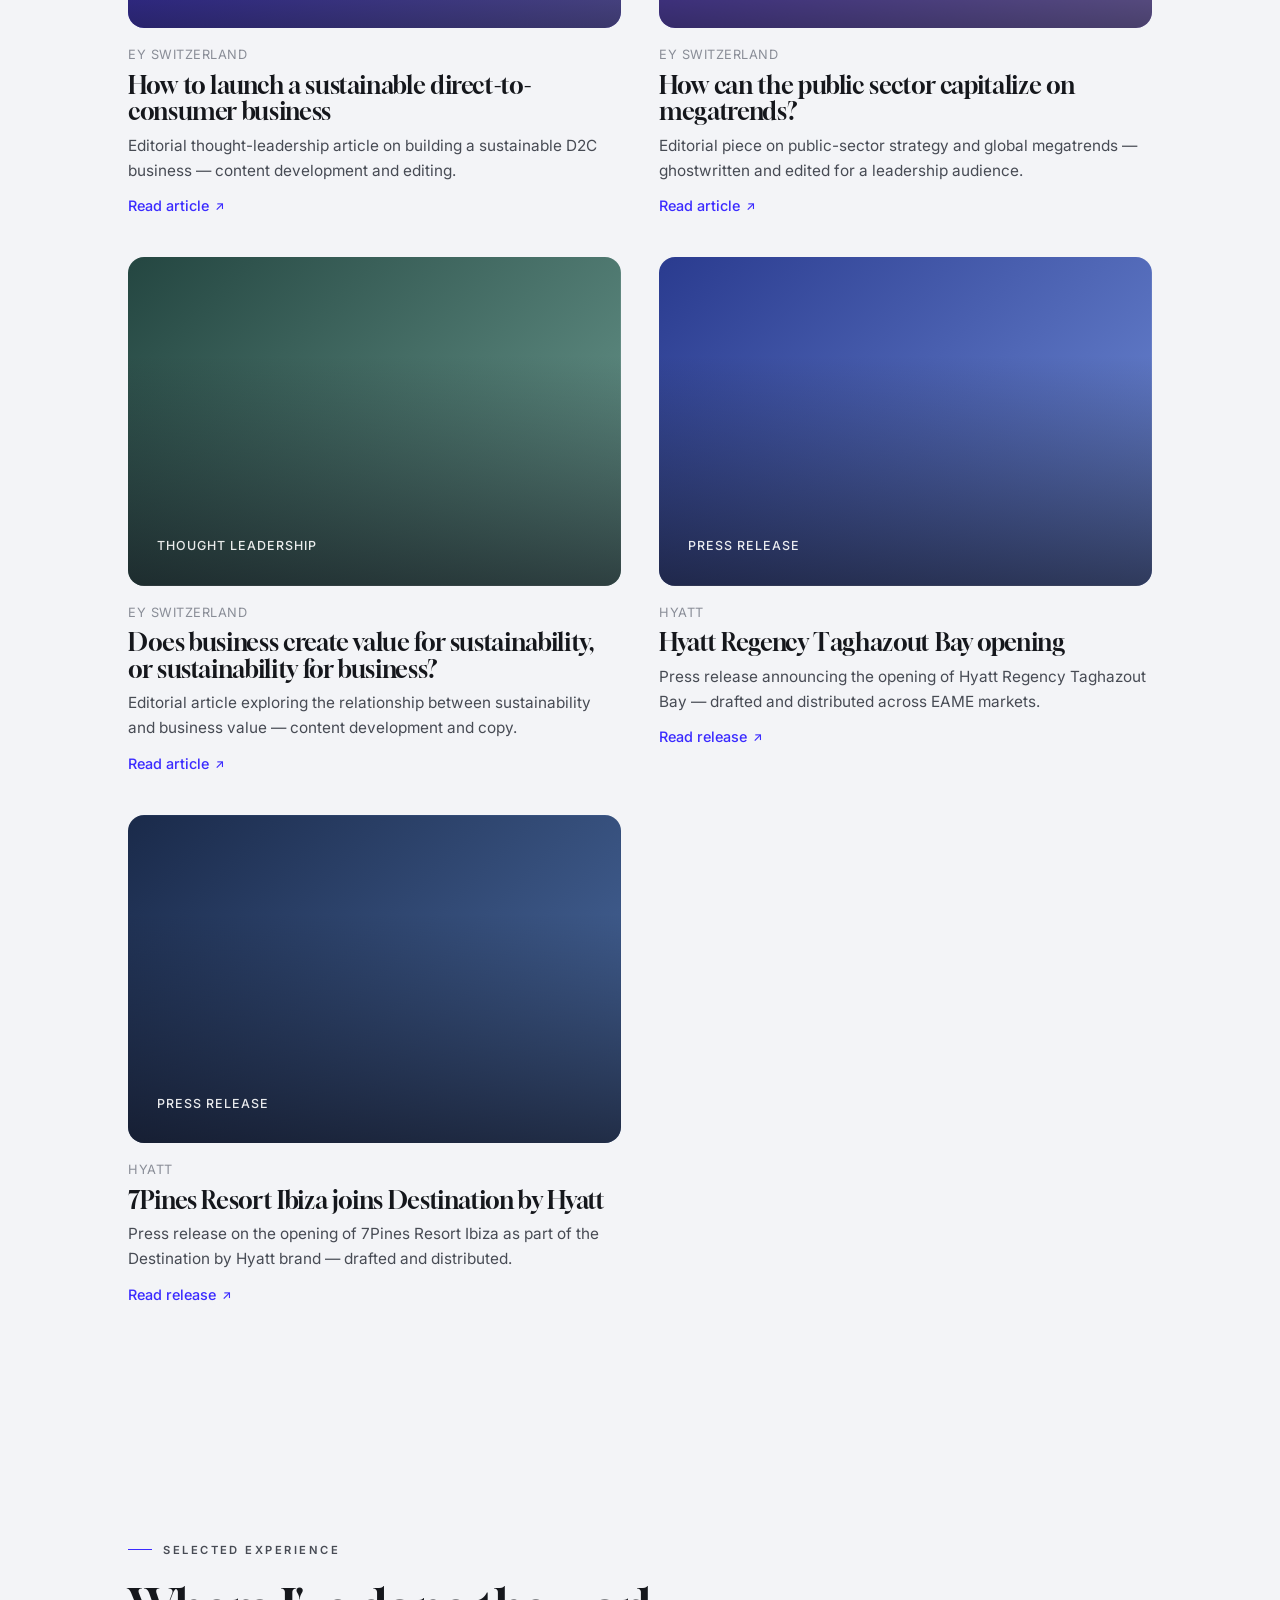
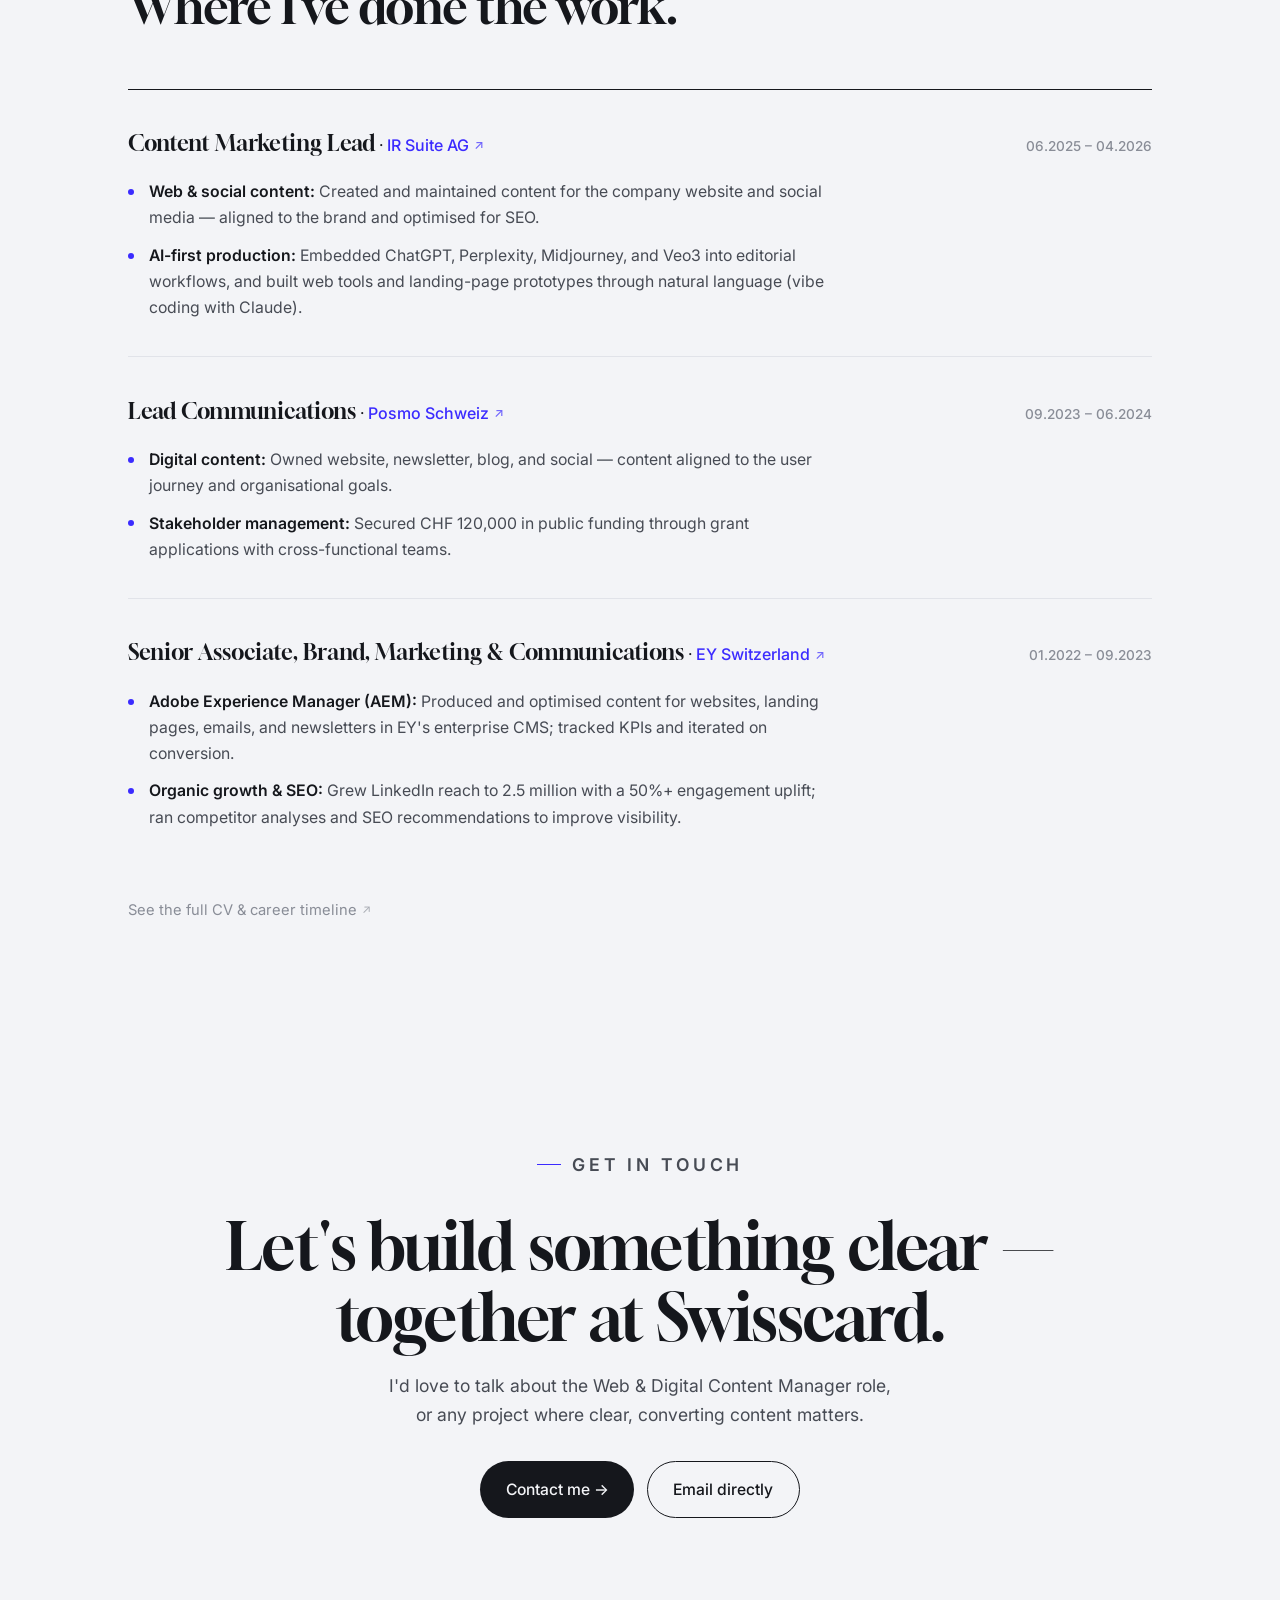
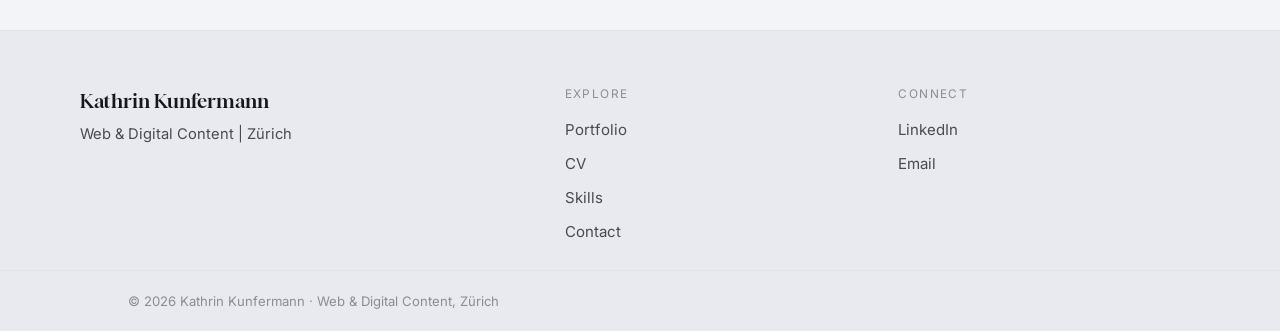
==== commit 2ff866ba: "Reseda-style layout (Gloock+Inter), add Portfolio section with work samples" ====
--- a/index.html
+++ b/index.html
@@ -13,6 +13,7 @@
       <a class="brand" href="/">Kathrin Kunfermann</a>
       <button class="menu-btn" aria-label="Menu"><span></span><span></span><span></span></button>
       <ul class="nav-links">
+        <li><a href="#portfolio">Portfolio</a></li>
         <li><a href="/cv/">CV</a></li>
         <li><a href="/skills/">Skills</a></li>
         <li><a class="nav-cta" href="/contact/">Contact</a></li>
@@ -114,6 +115,89 @@
       </div>
     </section>
 
+    <!-- Portfolio -->
+    <section class="section" id="portfolio">
+      <div class="wrap">
+        <div class="section-head reveal">
+          <p class="eyebrow">Portfolio</p>
+          <h2>Selected work — campaigns, content &amp; press.</h2>
+        </div>
+        <div class="pf-grid">
+
+          <a class="pf-card reveal" href="https://posmo.coop/" target="_blank" rel="noopener">
+            <div class="pf-visual duotone-3"><span class="pf-tag">Campaign · Editorial · Social</span></div>
+            <div class="pf-body">
+              <div class="pf-meta"><span>Posmo Schweiz</span><span class="yr">2023</span></div>
+              <h3>Datenlücken: die blinden Flecken der Mobilitätsforschung</h3>
+              <p>Communications campaign on equity and data representation in urban mobility. Led a members survey, authored the editorial content, and ran the social campaign highlighting underrepresented groups in Swiss mobility data.</p>
+              <span class="pf-link">View project</span>
+            </div>
+          </a>
+
+          <a class="pf-card reveal" href="http://ey.com/en_ch/" target="_blank" rel="noopener">
+            <div class="pf-visual duotone-2"><span class="pf-tag">Campaign · Ghostwriting · PR</span></div>
+            <div class="pf-body">
+              <div class="pf-meta"><span>EY Switzerland</span><span class="yr">2022</span></div>
+              <h3>EY Switzerland Sustainability Report 2022</h3>
+              <p>Communications campaign for the report. Ghostwrote editorial content, drafted press releases, coordinated freelancers, and led the social campaign across leadership, communications, brand, and sustainability teams.</p>
+              <span class="pf-link">View project</span>
+            </div>
+          </a>
+
+          <a class="pf-card reveal" href="http://ey.com/en_ch/" target="_blank" rel="noopener">
+            <div class="pf-visual duotone-1"><span class="pf-tag">Thought leadership</span></div>
+            <div class="pf-body">
+              <div class="pf-meta"><span>EY Switzerland</span></div>
+              <h3>How to launch a sustainable direct-to-consumer business</h3>
+              <p>Editorial thought-leadership article on building a sustainable D2C business — content development and editing.</p>
+              <span class="pf-link">Read article</span>
+            </div>
+          </a>
+
+          <a class="pf-card reveal" href="http://ey.com/en_ch/" target="_blank" rel="noopener">
+            <div class="pf-visual duotone-4"><span class="pf-tag">Thought leadership</span></div>
+            <div class="pf-body">
+              <div class="pf-meta"><span>EY Switzerland</span></div>
+              <h3>How can the public sector capitalize on megatrends?</h3>
+              <p>Editorial piece on public-sector strategy and global megatrends — ghostwritten and edited for a leadership audience.</p>
+              <span class="pf-link">Read article</span>
+            </div>
+          </a>
+
+          <a class="pf-card reveal" href="http://ey.com/en_ch/" target="_blank" rel="noopener">
+            <div class="pf-visual duotone-5"><span class="pf-tag">Thought leadership</span></div>
+            <div class="pf-body">
+              <div class="pf-meta"><span>EY Switzerland</span></div>
+              <h3>Does business create value for sustainability, or sustainability for business?</h3>
+              <p>Editorial article exploring the relationship between sustainability and business value — content development and copy.</p>
+              <span class="pf-link">Read article</span>
+            </div>
+          </a>
+
+          <a class="pf-card reveal" href="https://newsroom.hyatt.com/" target="_blank" rel="noopener">
+            <div class="pf-visual duotone-6"><span class="pf-tag">Press release</span></div>
+            <div class="pf-body">
+              <div class="pf-meta"><span>Hyatt</span></div>
+              <h3>Hyatt Regency Taghazout Bay opening</h3>
+              <p>Press release announcing the opening of Hyatt Regency Taghazout Bay — drafted and distributed across EAME markets.</p>
+              <span class="pf-link">Read release</span>
+            </div>
+          </a>
+
+          <a class="pf-card reveal" href="https://newsroom.hyatt.com/" target="_blank" rel="noopener">
+            <div class="pf-visual duotone-7"><span class="pf-tag">Press release</span></div>
+            <div class="pf-body">
+              <div class="pf-meta"><span>Hyatt</span></div>
+              <h3>7Pines Resort Ibiza joins Destination by Hyatt</h3>
+              <p>Press release on the opening of 7Pines Resort Ibiza as part of the Destination by Hyatt brand — drafted and distributed.</p>
+              <span class="pf-link">Read release</span>
+            </div>
+          </a>
+
+        </div>
+      </div>
+    </section>
+
     <!-- Selected experience -->
     <section class="section" id="work">
       <div class="wrap">
@@ -184,6 +268,7 @@
       <div>
         <p class="footer-col-label">Explore</p>
         <ul class="footer-links">
+          <li><a href="/#portfolio">Portfolio</a></li>
           <li><a href="/cv/">CV</a></li>
           <li><a href="/skills/">Skills</a></li>
           <li><a href="/contact/">Contact</a></li>
--- a/style.css
+++ b/style.css
@@ -1,5 +1,5 @@
 /* ---------- Kathrin Kunfermann — editorial portfolio ---------- */
-@import url('https://fonts.googleapis.com/css2?family=Playfair+Display:ital,wght@0,400..700;1,400..600&family=Inter:wght@400;500;600&display=swap');
+@import url('https://fonts.googleapis.com/css2?family=Gloock&family=Inter:wght@400;500;600&display=swap');
 
 :root {
   --bg: #f3f4f7;          /* Cool light grey */
@@ -14,7 +14,7 @@
   --accent-dark: #2a1ce0;
   --radius: 16px;
   --maxw: 1120px;
-  --serif: 'Playfair Display', Georgia, serif;
+  --serif: 'Gloock', Georgia, serif;
   --sans: 'Inter', system-ui, -apple-system, sans-serif;
 }
 
@@ -52,7 +52,7 @@
 .section { padding: clamp(3.5rem, 9vw, 7rem) 0; }
 .eyebrow { display: inline-flex; align-items: center; gap: 0.7rem; font-size: 0.7rem; font-weight: 600; letter-spacing: 0.22em; text-transform: uppercase; color: var(--ink-2); margin-bottom: 1.3rem; }
 .eyebrow::before { content: ""; width: 24px; height: 1px; background: var(--accent); }
-h1, h2, h3 { font-family: var(--serif); font-weight: 500; letter-spacing: -0.02em; line-height: 1.08; }
+h1, h2, h3 { font-family: var(--serif); font-weight: 400; letter-spacing: -0.015em; line-height: 1.1; }
 .page-title { font-size: clamp(2.4rem, 6vw, 3.8rem); margin-bottom: 1rem; }
 .lead { font-size: clamp(1.1rem, 2.2vw, 1.35rem); color: var(--ink-2); max-width: 60ch; line-height: 1.55; }
 .section-head { max-width: 720px; margin-bottom: clamp(2rem, 5vw, 3.5rem); }
@@ -64,7 +64,7 @@
 .hero-meta .badge { display: inline-flex; align-items: center; gap: 0.45rem; color: var(--ink); background: var(--paper); border: 1px solid var(--line); padding: 0.3rem 0.8rem; border-radius: 999px; letter-spacing: 0.04em; text-transform: none; font-size: 0.8rem; }
 .hero-meta .dot { width: 7px; height: 7px; border-radius: 50%; background: var(--accent); box-shadow: 0 0 0 3px color-mix(in srgb, var(--accent) 25%, transparent); }
 .hero-meta .spacer { margin-left: auto; }
-.hero h1 { font-size: clamp(3rem, 11vw, 7.6rem); font-weight: 500; letter-spacing: -0.01em; line-height: 0.98; }
+.hero h1 { font-size: clamp(3rem, 11vw, 7.4rem); font-weight: 400; letter-spacing: -0.005em; line-height: 1; }
 .hero h1 em { font-style: italic; color: var(--accent); }
 .hero-body { display: grid; grid-template-columns: 1fr 0.7fr; gap: clamp(2rem, 6vw, 4rem); align-items: end; margin-top: clamp(2rem, 5vw, 3.2rem); }
 .hero .role { font-family: var(--sans); font-size: clamp(0.95rem, 2vw, 1.12rem); color: var(--ink); font-weight: 600; margin: 0 0 1.2rem; letter-spacing: 0.01em; }
@@ -103,6 +103,35 @@
 .svc-card h3 { font-size: 1.4rem; margin: 0.7rem 0 0.7rem; }
 .svc-card p { color: var(--ink-2); font-size: 0.98rem; }
 @media (max-width: 760px) { .svc-grid { grid-template-columns: 1fr; } }
+
+/* ---------- Portfolio grid ---------- */
+.pf-grid { display: grid; grid-template-columns: repeat(2, 1fr); gap: clamp(1.4rem, 3vw, 2.4rem); }
+.pf-card { display: block; color: inherit; }
+.pf-visual {
+  position: relative; aspect-ratio: 3/2; border-radius: var(--radius); overflow: hidden;
+  display: flex; align-items: flex-end; padding: clamp(1.2rem, 3vw, 1.8rem);
+  background-size: cover; background-position: center;
+  transition: transform .35s ease;
+}
+.pf-card:hover .pf-visual { transform: translateY(-4px); }
+.pf-visual::after { content: ""; position: absolute; inset: 0; background: linear-gradient(180deg, rgba(8,8,16,0) 30%, rgba(8,8,16,0.62) 100%); }
+.pf-visual.duotone-1 { background-image: linear-gradient(135deg, #3b2bff, #8f86ff); }
+.pf-visual.duotone-2 { background-image: linear-gradient(135deg, #15171c, #3a3f4d); }
+.pf-visual.duotone-3 { background-image: linear-gradient(135deg, #1f6f6a, #57c3bb); }
+.pf-visual.duotone-4 { background-image: linear-gradient(135deg, #5b3df5, #b39bff); }
+.pf-visual.duotone-5 { background-image: linear-gradient(135deg, #244641, #6b9a8f); }
+.pf-visual.duotone-6 { background-image: linear-gradient(135deg, #2a3b8f, #6f8bd6); }
+.pf-visual.duotone-7 { background-image: linear-gradient(135deg, #1a2a4a, #4a6aa0); }
+.pf-visual .pf-tag { position: relative; z-index: 1; color: #fff; font-size: 0.78rem; letter-spacing: 0.08em; text-transform: uppercase; font-weight: 500; opacity: 0.9; }
+.pf-body { padding-top: 1rem; }
+.pf-meta { display: flex; gap: 0.6rem; align-items: baseline; font-size: 0.8rem; color: var(--ink-3); letter-spacing: 0.04em; text-transform: uppercase; margin-bottom: 0.4rem; }
+.pf-meta .yr::before { content: "·"; margin-right: 0.6rem; color: var(--ink-3); }
+.pf-card h3 { font-size: clamp(1.2rem, 2.4vw, 1.5rem); margin-bottom: 0.5rem; }
+.pf-card p { color: var(--ink-2); font-size: 0.96rem; }
+.pf-link { display: inline-flex; align-items: center; gap: 0.35rem; margin-top: 0.7rem; font-weight: 500; font-size: 0.9rem; color: var(--accent); }
+.pf-link::after { content: "↗"; font-size: 0.85em; }
+.pf-card:hover .pf-link { text-decoration: underline; }
+@media (max-width: 760px) { .pf-grid { grid-template-columns: 1fr; } }
 
 /* ---------- Experience / work cards ---------- */
 .role-card { border-top: 1px solid var(--line); padding: clamp(1.6rem, 3vw, 2.2rem) 0; transition: padding-left .2s; }
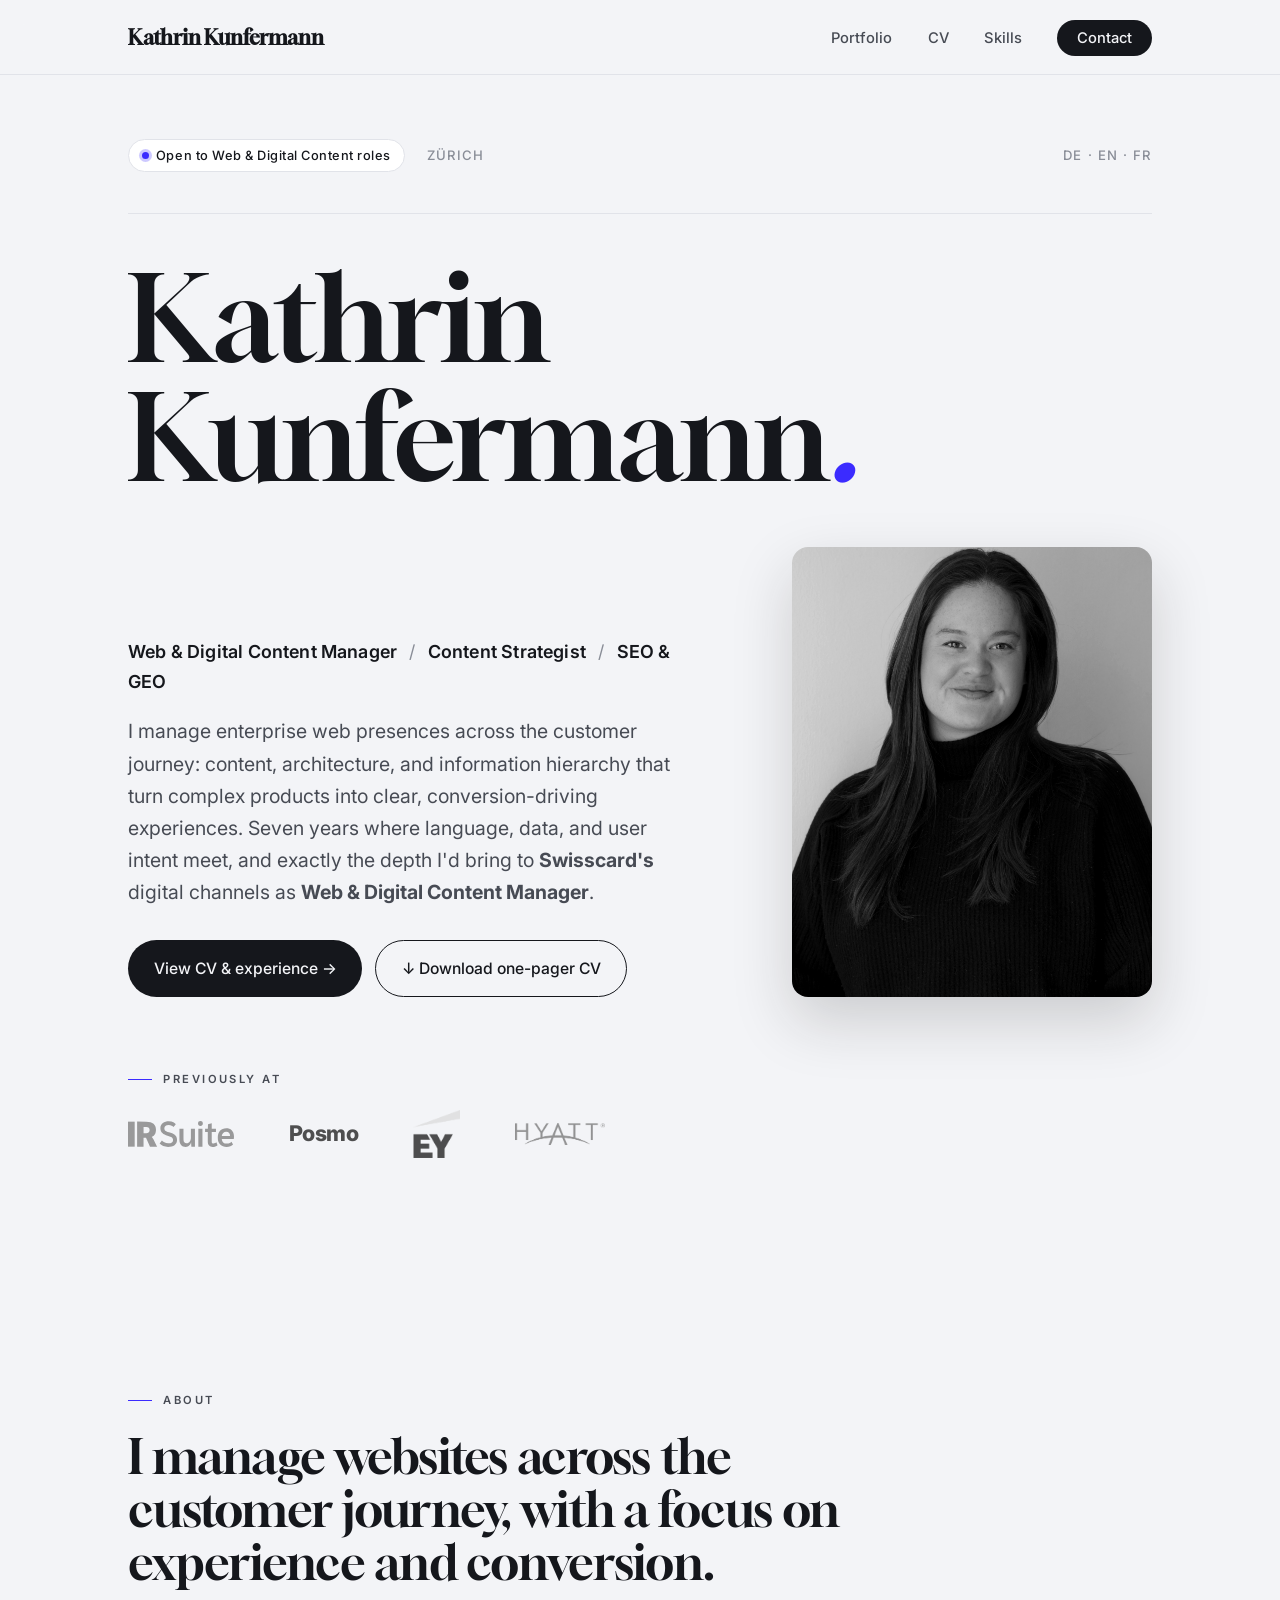
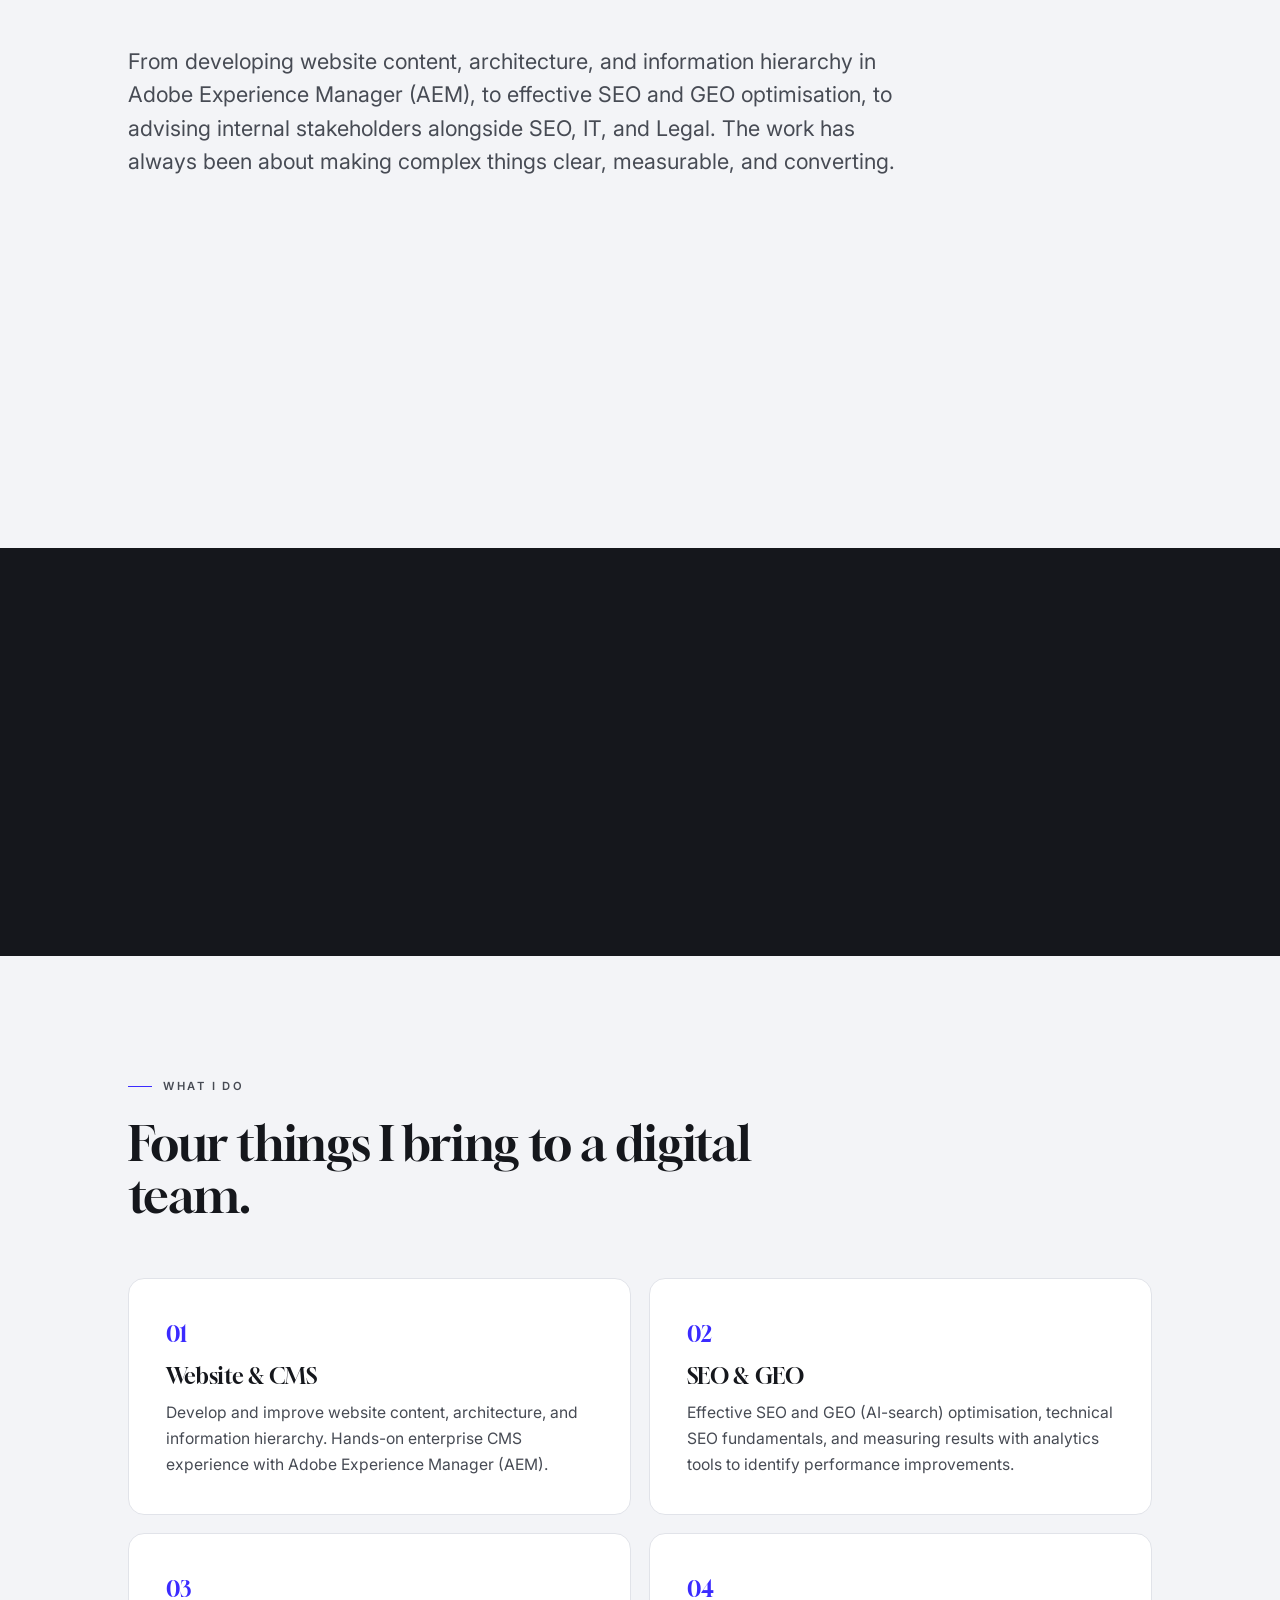
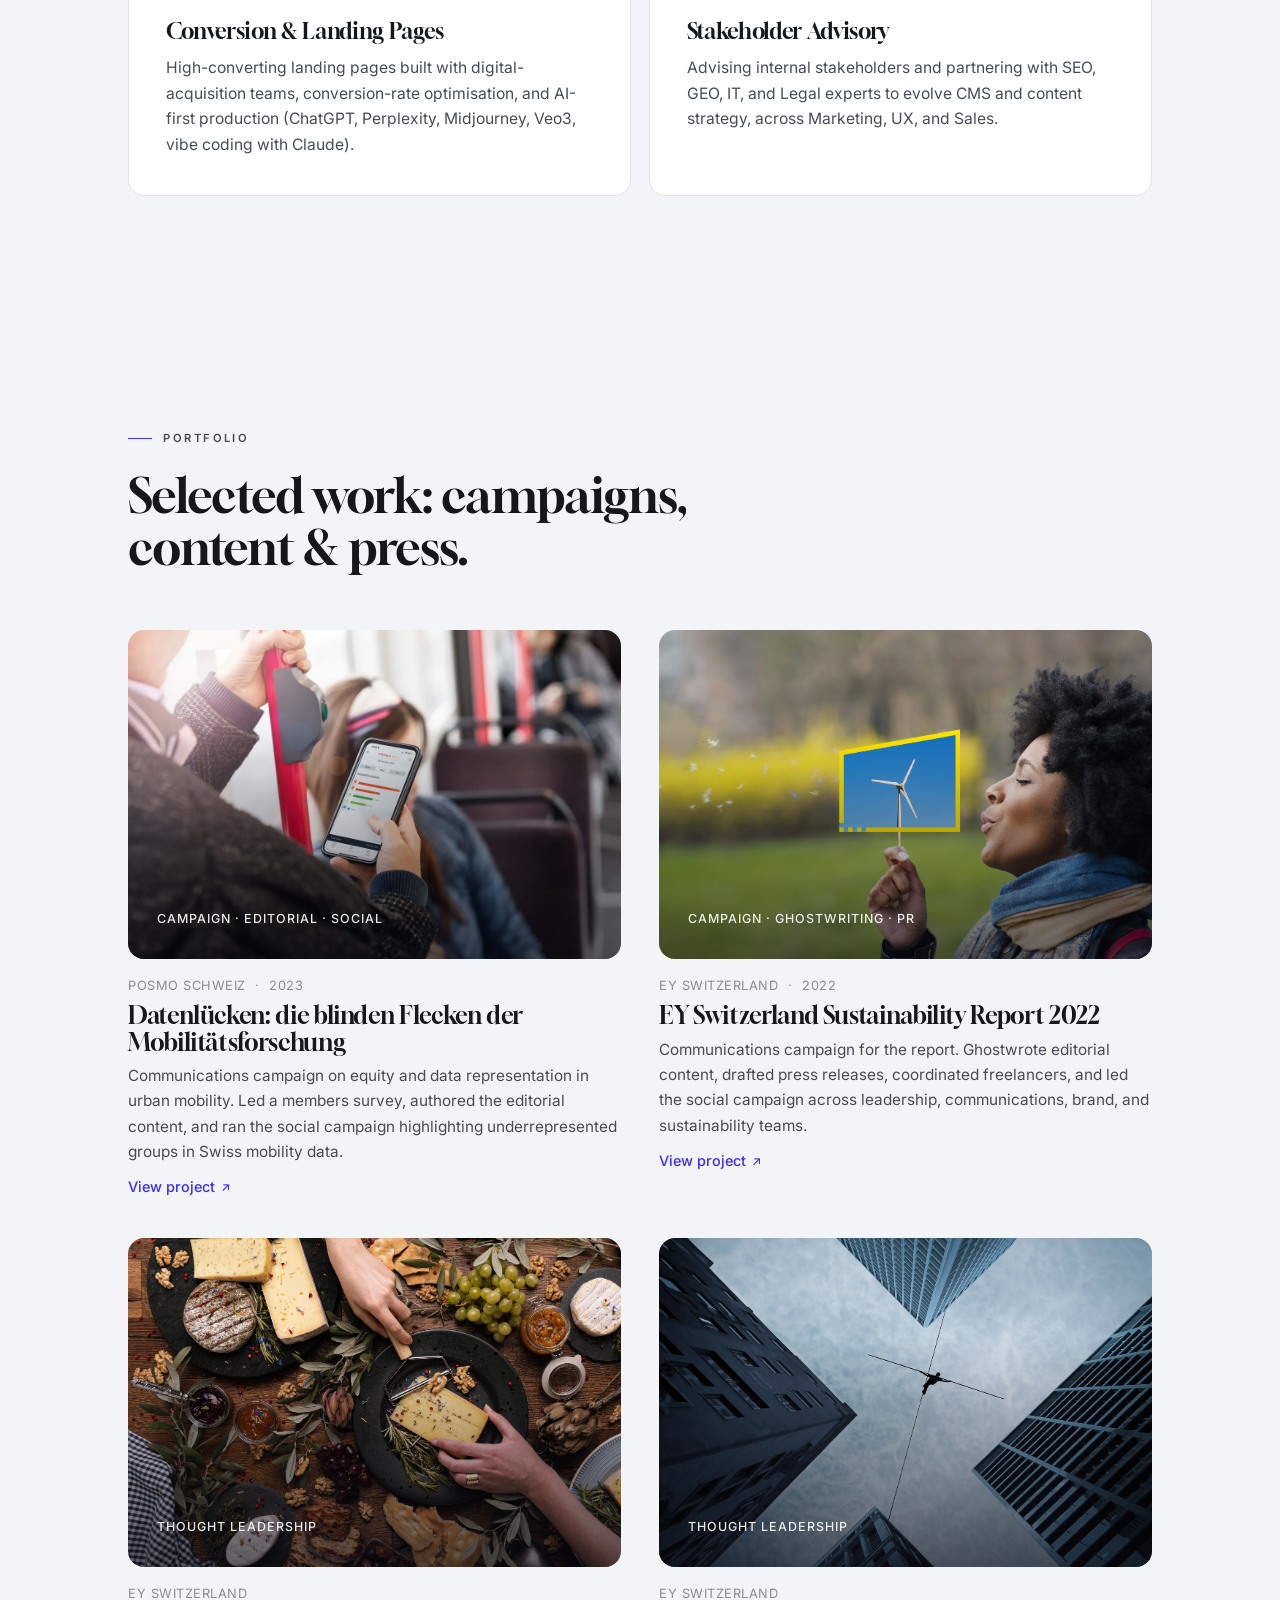
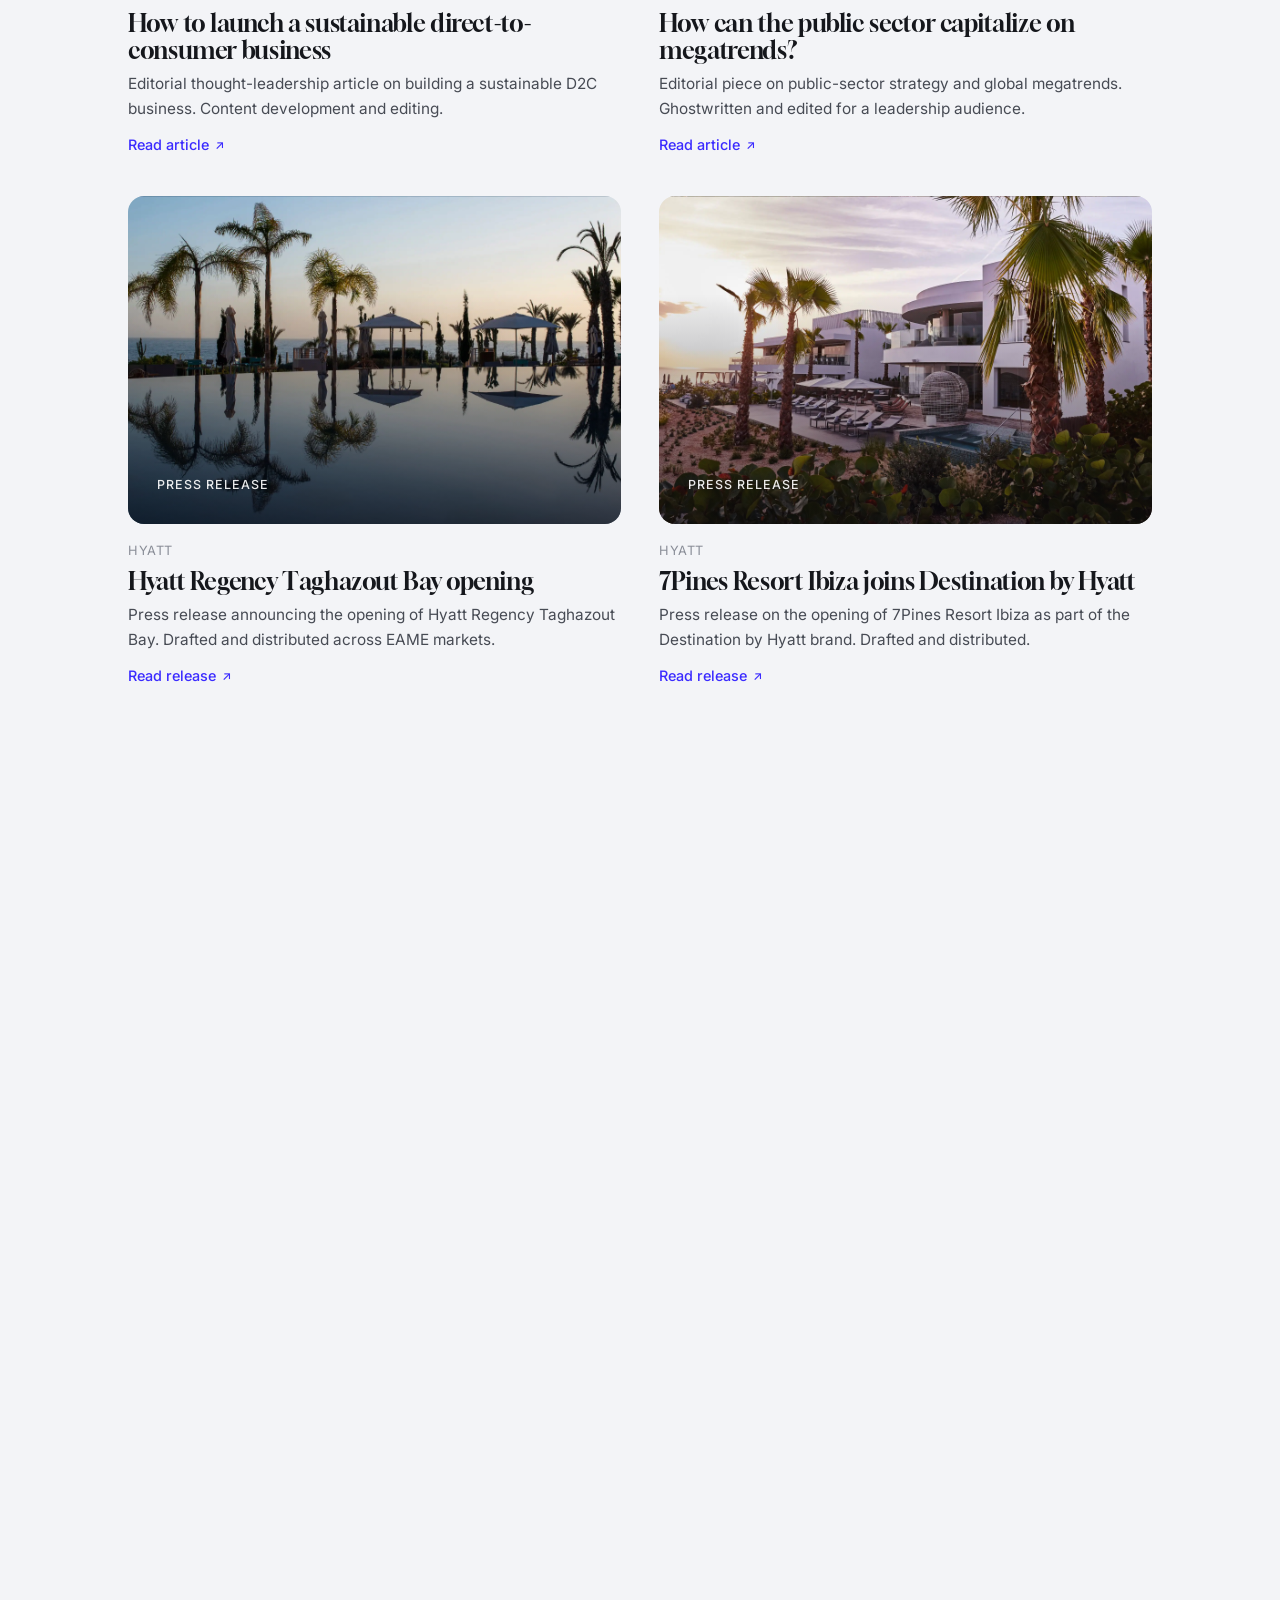
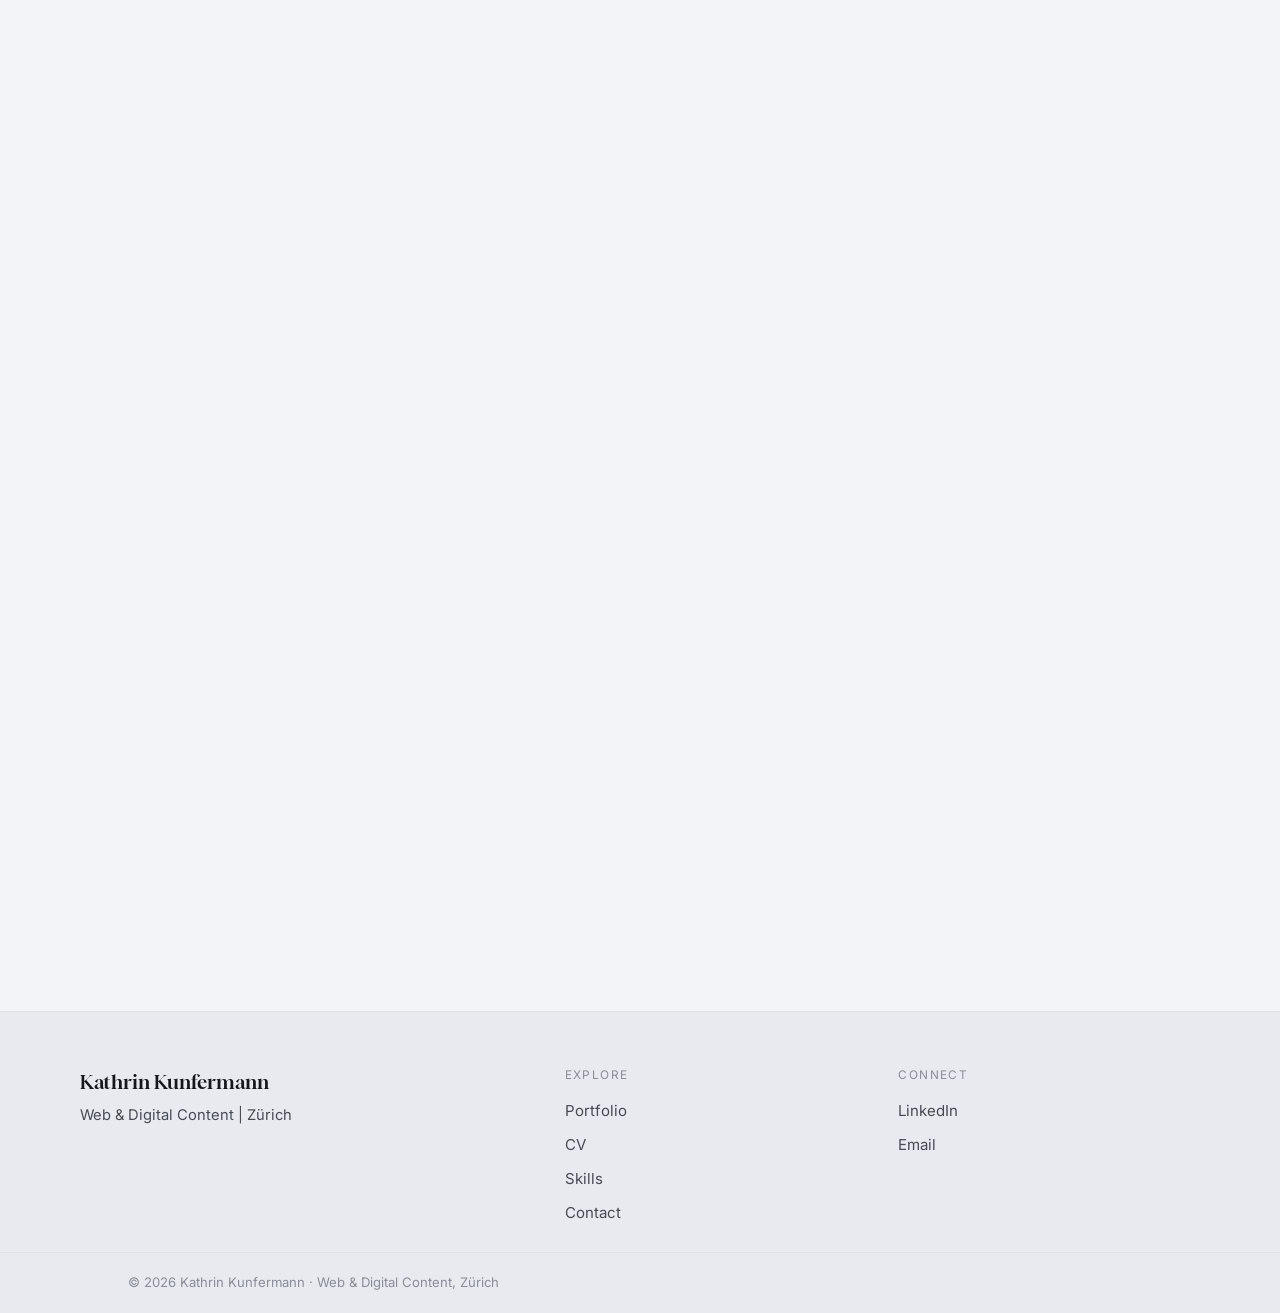
==== commit b22aa773: "Link portfolio images+URLs, drop one item, remove all dashes (reworded)" ====
--- a/index.html
+++ b/index.html
@@ -3,8 +3,8 @@
 <head>
 <meta charset="UTF-8" />
 <meta name="viewport" content="width=device-width, initial-scale=1.0" />
-<title>Kathrin Kunfermann — Web &amp; Digital Content</title>
-<meta name="description" content="Kathrin Kunfermann — Web & Digital Content Manager in Zürich. Seven years building content strategies, managing enterprise web presences, and turning complex products into clear, conversion-driving experiences." />
+<title>Kathrin Kunfermann · Web &amp; Digital Content</title>
+<meta name="description" content="Kathrin Kunfermann, Web & Digital Content Manager in Zürich. Seven years building content strategies, managing enterprise web presences, and turning complex products into clear, conversion-driving experiences." />
 <link rel="stylesheet" href="/style.css" />
 </head>
 <body>
@@ -35,7 +35,7 @@
         <div class="hero-body">
           <div>
             <p class="role reveal">Web &amp; Digital Content Manager <span>/</span> Content Strategist <span>/</span> SEO &amp; GEO</p>
-            <p class="summary reveal">I manage enterprise web presences across the customer journey — content, architecture, and information hierarchy — and turn complex products into clear, conversion-driving experiences. Seven years where language, data, and user intent meet — and exactly the depth I'd bring to <strong>Swisscard's</strong> digital channels as <strong>Web &amp; Digital Content Manager</strong>.</p>
+            <p class="summary reveal">I manage enterprise web presences across the customer journey: content, architecture, and information hierarchy that turn complex products into clear, conversion-driving experiences. Seven years where language, data, and user intent meet, and exactly the depth I'd bring to <strong>Swisscard's</strong> digital channels as <strong>Web &amp; Digital Content Manager</strong>.</p>
             <div class="cta-row reveal">
               <a class="btn btn-primary" href="/cv/">View CV &amp; experience →</a>
               <a class="btn btn-ghost" href="/assets/Kathrin-Kunfermann-CV.pdf" download>↓ Download one-pager CV</a>
@@ -64,9 +64,9 @@
       <div class="wrap">
         <div class="section-head reveal">
           <p class="eyebrow">About</p>
-          <h2>I manage websites across the customer journey — with a focus on experience and conversion.</h2>
-        </div>
-        <p class="lead reveal" style="margin-bottom: clamp(2.5rem,6vw,4rem);">From developing website content, architecture, and information hierarchy in Adobe Experience Manager (AEM), to effective SEO and GEO optimisation, to advising internal stakeholders alongside SEO, IT, and Legal — the work has always been about making complex things clear, measurable, and converting.</p>
+          <h2>I manage websites across the customer journey, with a focus on experience and conversion.</h2>
+        </div>
+        <p class="lead reveal" style="margin-bottom: clamp(2.5rem,6vw,4rem);">From developing website content, architecture, and information hierarchy in Adobe Experience Manager (AEM), to effective SEO and GEO optimisation, to advising internal stakeholders alongside SEO, IT, and Legal. The work has always been about making complex things clear, measurable, and converting.</p>
         <div class="stats">
           <div class="stat reveal"><div class="num"><span>2.5M</span></div><div class="label">Organic LinkedIn reach at EY Switzerland</div></div>
           <div class="stat reveal"><div class="num">CHF&nbsp;<span>120K</span></div><div class="label">Public funding secured via grants</div></div>
@@ -79,7 +79,7 @@
     <!-- Statement -->
     <section class="statement">
       <div class="wrap">
-        <p class="reveal">Great content isn't just what you publish. It's <em>who you reach</em> — and how clearly.</p>
+        <p class="reveal">Great content isn't just what you publish. It's <em>who you reach</em>, and how clearly.</p>
       </div>
     </section>
 
@@ -109,7 +109,7 @@
           <div class="svc-card reveal">
             <div class="svc-num">04</div>
             <h3>Stakeholder Advisory</h3>
-            <p>Advising internal stakeholders and partnering with SEO, GEO, IT, and Legal experts to evolve CMS and content strategy — across Marketing, UX, and Sales.</p>
+            <p>Advising internal stakeholders and partnering with SEO, GEO, IT, and Legal experts to evolve CMS and content strategy, across Marketing, UX, and Sales.</p>
           </div>
         </div>
       </div>
@@ -120,12 +120,12 @@
       <div class="wrap">
         <div class="section-head reveal">
           <p class="eyebrow">Portfolio</p>
-          <h2>Selected work — campaigns, content &amp; press.</h2>
+          <h2>Selected work: campaigns, content &amp; press.</h2>
         </div>
         <div class="pf-grid">
 
-          <a class="pf-card reveal" href="https://posmo.coop/" target="_blank" rel="noopener">
-            <div class="pf-visual duotone-3"><span class="pf-tag">Campaign · Editorial · Social</span></div>
+          <a class="pf-card reveal" href="https://posmo.coop/blog/datenluecken-in-der-mobilitaetsforschung" target="_blank" rel="noopener">
+            <div class="pf-visual" style="background-image:url('/assets/portfolio/posmo.webp')"><span class="pf-tag">Campaign · Editorial · Social</span></div>
             <div class="pf-body">
               <div class="pf-meta"><span>Posmo Schweiz</span><span class="yr">2023</span></div>
               <h3>Datenlücken: die blinden Flecken der Mobilitätsforschung</h3>
@@ -134,8 +134,8 @@
             </div>
           </a>
 
-          <a class="pf-card reveal" href="http://ey.com/en_ch/" target="_blank" rel="noopener">
-            <div class="pf-visual duotone-2"><span class="pf-tag">Campaign · Ghostwriting · PR</span></div>
+          <a class="pf-card reveal" href="https://www.ey.com/en_ch/functional/forms/download/ey-switzerland-sustainability-report-2022" target="_blank" rel="noopener">
+            <div class="pf-visual" style="background-image:url('/assets/portfolio/ey-report.webp')"><span class="pf-tag">Campaign · Ghostwriting · PR</span></div>
             <div class="pf-body">
               <div class="pf-meta"><span>EY Switzerland</span><span class="yr">2022</span></div>
               <h3>EY Switzerland Sustainability Report 2022</h3>
@@ -144,52 +144,42 @@
             </div>
           </a>
 
-          <a class="pf-card reveal" href="http://ey.com/en_ch/" target="_blank" rel="noopener">
-            <div class="pf-visual duotone-1"><span class="pf-tag">Thought leadership</span></div>
+          <a class="pf-card reveal" href="https://www.ey.com/en_ch/insights/consulting/how-to-launch-a-sustainable-direct-to-consumer-business-in-no-time" target="_blank" rel="noopener">
+            <div class="pf-visual" style="background-image:url('/assets/portfolio/ey-d2c.webp')"><span class="pf-tag">Thought leadership</span></div>
             <div class="pf-body">
               <div class="pf-meta"><span>EY Switzerland</span></div>
               <h3>How to launch a sustainable direct-to-consumer business</h3>
-              <p>Editorial thought-leadership article on building a sustainable D2C business — content development and editing.</p>
+              <p>Editorial thought-leadership article on building a sustainable D2C business. Content development and editing.</p>
               <span class="pf-link">Read article</span>
             </div>
           </a>
 
-          <a class="pf-card reveal" href="http://ey.com/en_ch/" target="_blank" rel="noopener">
-            <div class="pf-visual duotone-4"><span class="pf-tag">Thought leadership</span></div>
+          <a class="pf-card reveal" href="https://www.ey.com/en_ch/insights/government-public-sector/how-can-the-public-sector-capitalize-on-megatrends" target="_blank" rel="noopener">
+            <div class="pf-visual" style="background-image:url('/assets/portfolio/ey-megatrends.webp')"><span class="pf-tag">Thought leadership</span></div>
             <div class="pf-body">
               <div class="pf-meta"><span>EY Switzerland</span></div>
               <h3>How can the public sector capitalize on megatrends?</h3>
-              <p>Editorial piece on public-sector strategy and global megatrends — ghostwritten and edited for a leadership audience.</p>
+              <p>Editorial piece on public-sector strategy and global megatrends. Ghostwritten and edited for a leadership audience.</p>
               <span class="pf-link">Read article</span>
             </div>
           </a>
 
-          <a class="pf-card reveal" href="http://ey.com/en_ch/" target="_blank" rel="noopener">
-            <div class="pf-visual duotone-5"><span class="pf-tag">Thought leadership</span></div>
-            <div class="pf-body">
-              <div class="pf-meta"><span>EY Switzerland</span></div>
-              <h3>Does business create value for sustainability, or sustainability for business?</h3>
-              <p>Editorial article exploring the relationship between sustainability and business value — content development and copy.</p>
-              <span class="pf-link">Read article</span>
-            </div>
-          </a>
-
-          <a class="pf-card reveal" href="https://newsroom.hyatt.com/" target="_blank" rel="noopener">
-            <div class="pf-visual duotone-6"><span class="pf-tag">Press release</span></div>
+          <a class="pf-card reveal" href="https://newsroom.hyatt.com/news-releases?item=124105" target="_blank" rel="noopener">
+            <div class="pf-visual" style="background-image:url('/assets/portfolio/hyatt-taghazout.webp')"><span class="pf-tag">Press release</span></div>
             <div class="pf-body">
               <div class="pf-meta"><span>Hyatt</span></div>
               <h3>Hyatt Regency Taghazout Bay opening</h3>
-              <p>Press release announcing the opening of Hyatt Regency Taghazout Bay — drafted and distributed across EAME markets.</p>
+              <p>Press release announcing the opening of Hyatt Regency Taghazout Bay. Drafted and distributed across EAME markets.</p>
               <span class="pf-link">Read release</span>
             </div>
           </a>
 
-          <a class="pf-card reveal" href="https://newsroom.hyatt.com/" target="_blank" rel="noopener">
-            <div class="pf-visual duotone-7"><span class="pf-tag">Press release</span></div>
+          <a class="pf-card reveal" href="https://newsroom.hyatt.com/news-releases?item=124103" target="_blank" rel="noopener">
+            <div class="pf-visual" style="background-image:url('/assets/portfolio/hyatt-ibiza.webp')"><span class="pf-tag">Press release</span></div>
             <div class="pf-body">
               <div class="pf-meta"><span>Hyatt</span></div>
               <h3>7Pines Resort Ibiza joins Destination by Hyatt</h3>
-              <p>Press release on the opening of 7Pines Resort Ibiza as part of the Destination by Hyatt brand — drafted and distributed.</p>
+              <p>Press release on the opening of 7Pines Resort Ibiza as part of the Destination by Hyatt brand. Drafted and distributed.</p>
               <span class="pf-link">Read release</span>
             </div>
           </a>
@@ -209,10 +199,10 @@
         <article class="role-card reveal">
           <div class="role-head">
             <div><span class="role-title">Content Marketing Lead</span> · <a class="role-company role-company-link" href="https://ir-suite.com/en" target="_blank" rel="noopener">IR Suite AG</a></div>
-            <span class="role-dates">06.2025 – 04.2026</span>
+            <span class="role-dates">06.2025 to 04.2026</span>
           </div>
           <ul class="role-bullets">
-            <li><b>Web &amp; social content:</b> Created and maintained content for the company website and social media — aligned to the brand and optimised for SEO.</li>
+            <li><b>Web &amp; social content:</b> Created and maintained content for the company website and social media, aligned to the brand and optimised for SEO.</li>
             <li><b>AI-first production:</b> Embedded ChatGPT, Perplexity, Midjourney, and Veo3 into editorial workflows, and built web tools and landing-page prototypes through natural language (vibe coding with Claude).</li>
           </ul>
         </article>
@@ -220,10 +210,10 @@
         <article class="role-card reveal">
           <div class="role-head">
             <div><span class="role-title">Lead Communications</span> · <a class="role-company role-company-link" href="https://posmo.coop/" target="_blank" rel="noopener">Posmo Schweiz</a></div>
-            <span class="role-dates">09.2023 – 06.2024</span>
+            <span class="role-dates">09.2023 to 06.2024</span>
           </div>
           <ul class="role-bullets">
-            <li><b>Digital content:</b> Owned website, newsletter, blog, and social — content aligned to the user journey and organisational goals.</li>
+            <li><b>Digital content:</b> Owned website, newsletter, blog, and social, with content aligned to the user journey and organisational goals.</li>
             <li><b>Stakeholder management:</b> Secured CHF&nbsp;120,000 in public funding through grant applications with cross-functional teams.</li>
           </ul>
         </article>
@@ -231,7 +221,7 @@
         <article class="role-card reveal">
           <div class="role-head">
             <div><span class="role-title">Senior Associate, Brand, Marketing &amp; Communications</span> · <a class="role-company role-company-link" href="http://ey.com/en_ch/" target="_blank" rel="noopener">EY Switzerland</a></div>
-            <span class="role-dates">01.2022 – 09.2023</span>
+            <span class="role-dates">01.2022 to 09.2023</span>
           </div>
           <ul class="role-bullets">
             <li><b>Adobe Experience Manager (AEM):</b> Produced and optimised content for websites, landing pages, emails, and newsletters in EY's enterprise CMS; tracked KPIs and iterated on conversion.</li>
@@ -248,7 +238,7 @@
       <div class="wrap">
         <div class="reveal">
           <p class="eyebrow" style="justify-content:center;">Get in touch</p>
-          <h2>Let's build something clear — together at Swisscard.</h2>
+          <h2>Let's build something clear, together at Swisscard.</h2>
           <p>I'd love to talk about the Web &amp; Digital Content Manager role, or any project where clear, converting content matters.</p>
           <div class="cta-row" style="justify-content:center;">
             <a class="btn btn-primary" href="/contact/">Contact me →</a>
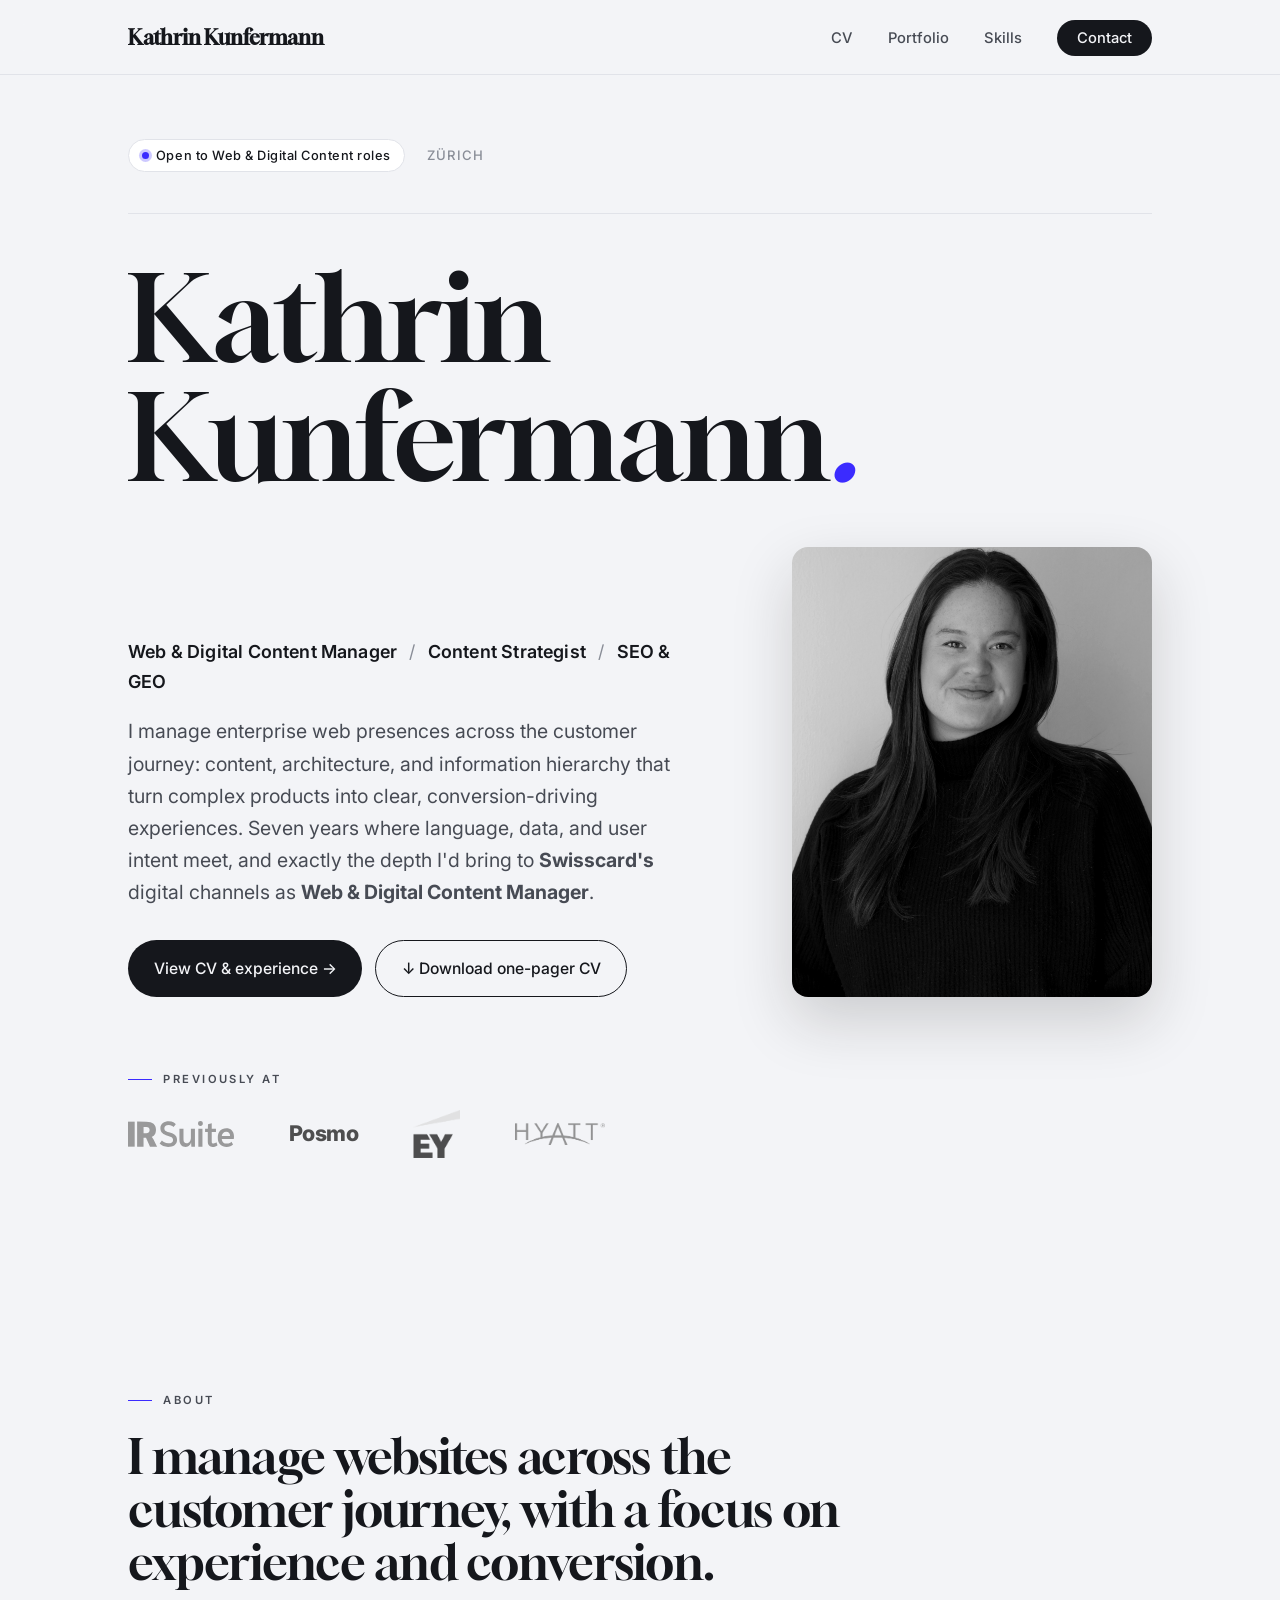
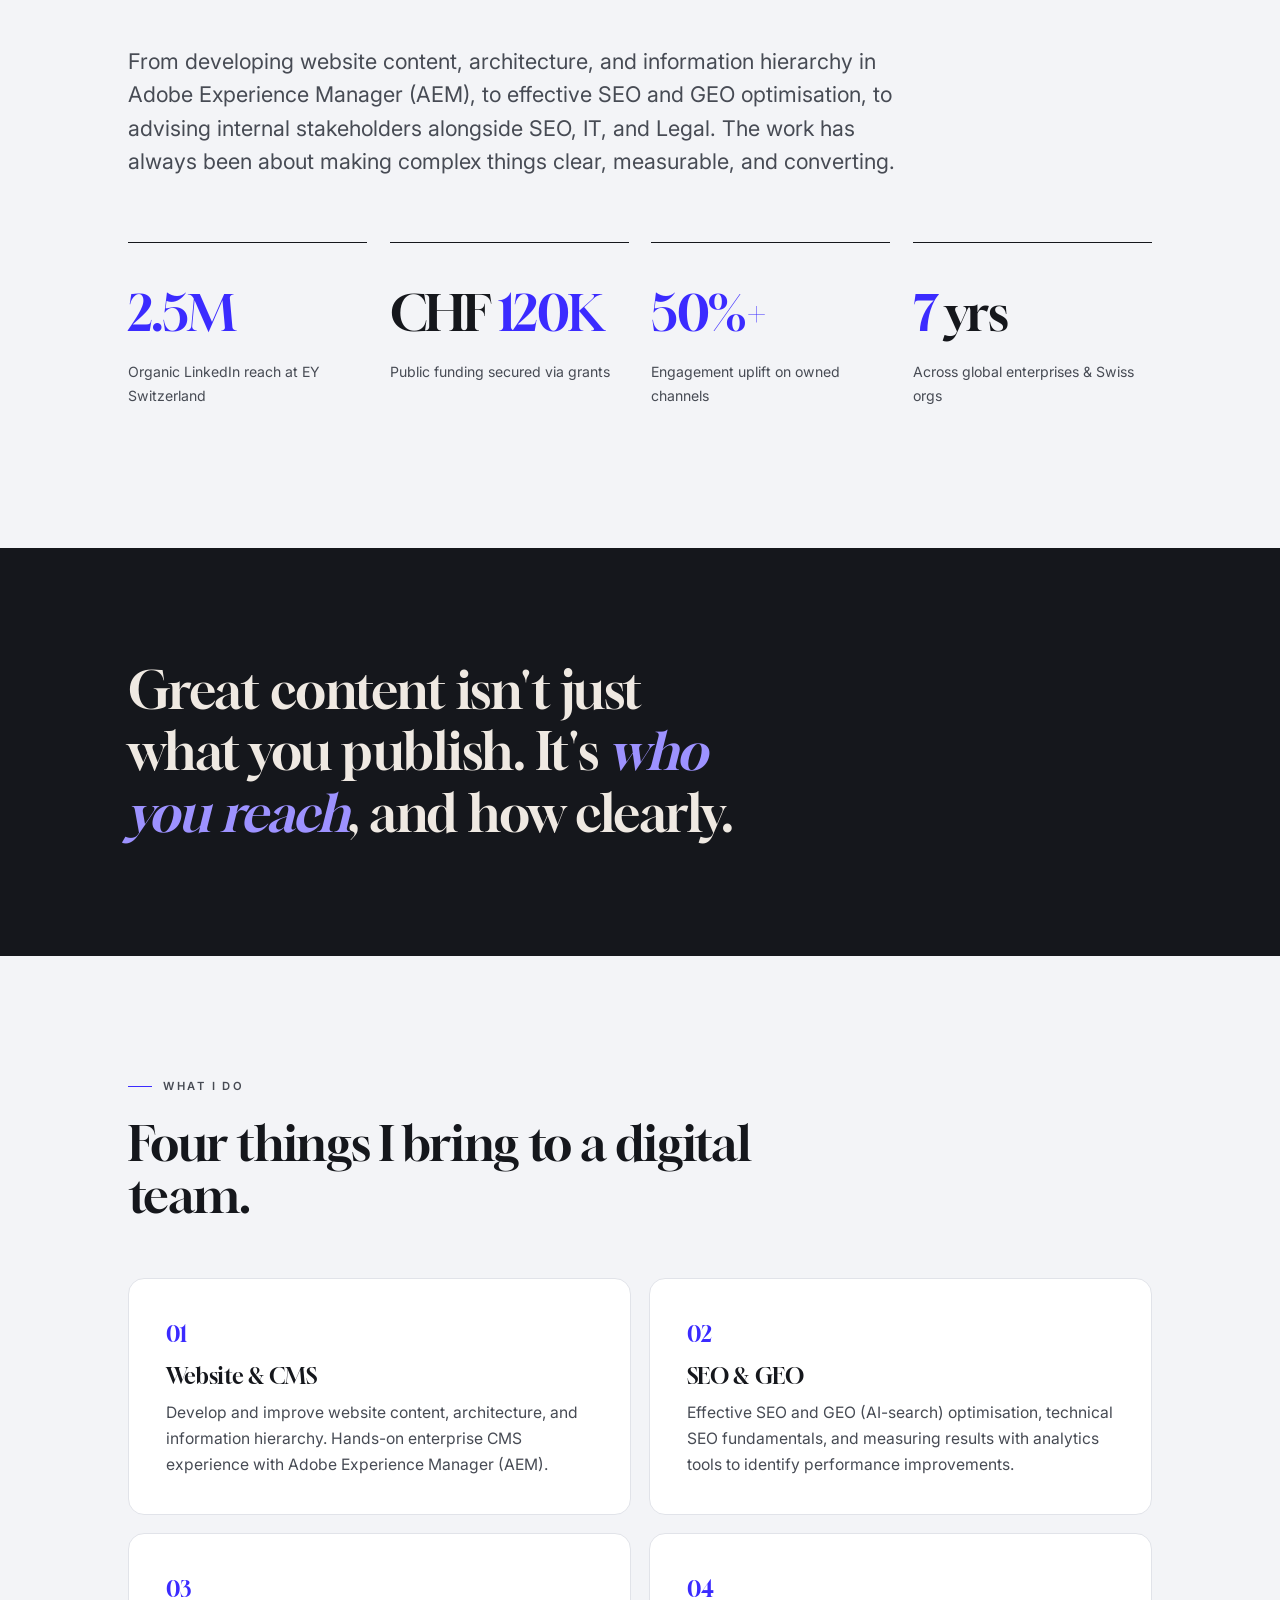
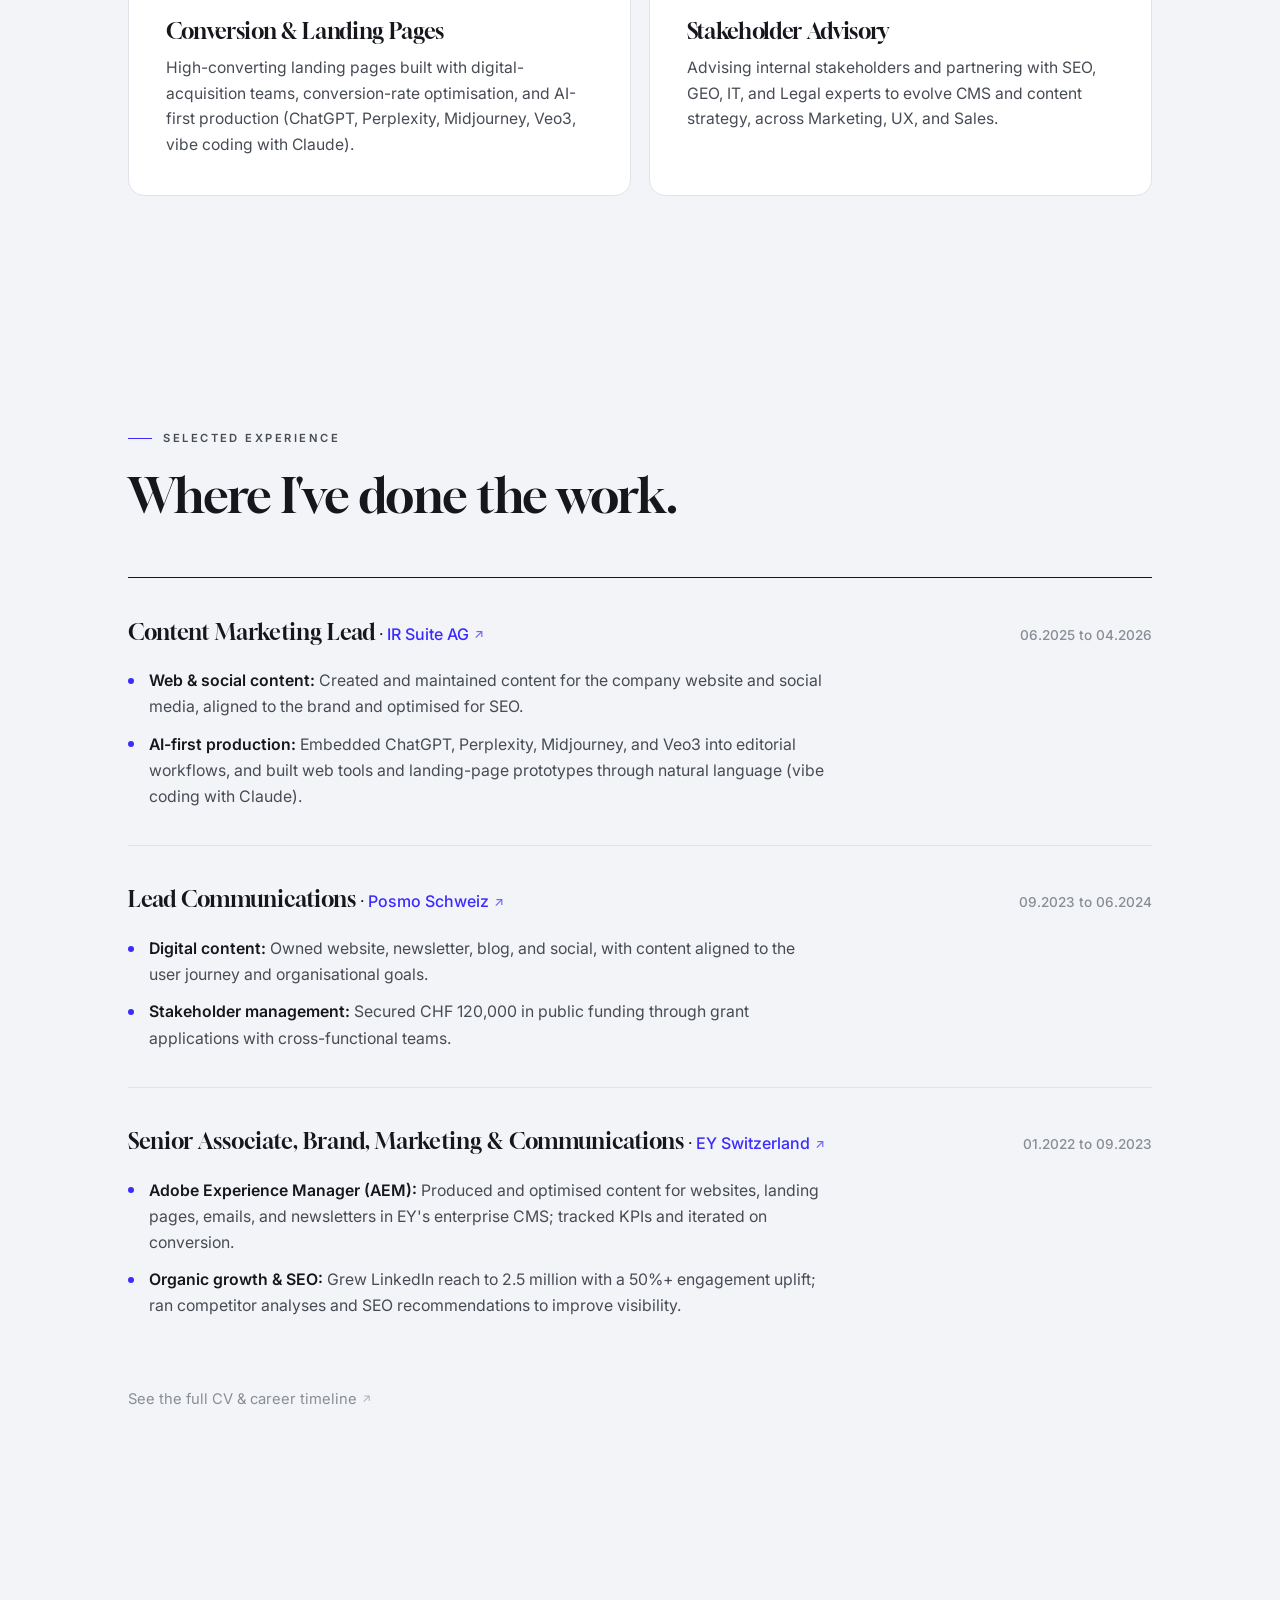
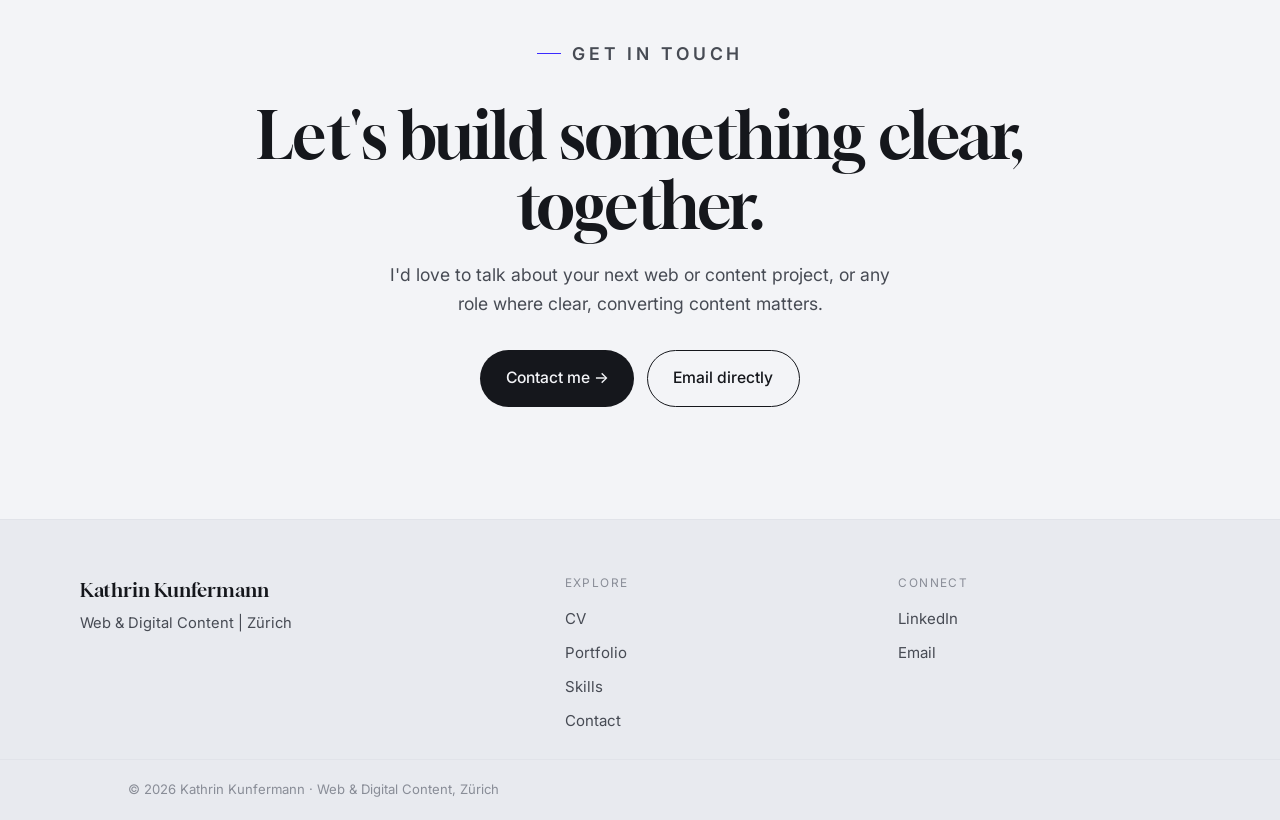
==== commit f8ea29a2: "Portfolio subpage, nav reorder, hover skills, animated language bars, edu links, contact tweaks, CTA" ====
--- a/index.html
+++ b/index.html
@@ -13,8 +13,8 @@
       <a class="brand" href="/">Kathrin Kunfermann</a>
       <button class="menu-btn" aria-label="Menu"><span></span><span></span><span></span></button>
       <ul class="nav-links">
-        <li><a href="#portfolio">Portfolio</a></li>
         <li><a href="/cv/">CV</a></li>
+        <li><a href="/portfolio/">Portfolio</a></li>
         <li><a href="/skills/">Skills</a></li>
         <li><a class="nav-cta" href="/contact/">Contact</a></li>
       </ul>
@@ -29,7 +29,6 @@
           <span class="badge"><span class="dot"></span> Open to Web &amp; Digital Content roles</span>
           <span>Zürich</span>
           <span class="spacer"></span>
-          <span>DE · EN · FR</span>
         </div>
         <h1 class="reveal">Kathrin<br>Kunfermann<em>.</em></h1>
         <div class="hero-body">
@@ -115,79 +114,6 @@
       </div>
     </section>
 
-    <!-- Portfolio -->
-    <section class="section" id="portfolio">
-      <div class="wrap">
-        <div class="section-head reveal">
-          <p class="eyebrow">Portfolio</p>
-          <h2>Selected work: campaigns, content &amp; press.</h2>
-        </div>
-        <div class="pf-grid">
-
-          <a class="pf-card reveal" href="https://posmo.coop/blog/datenluecken-in-der-mobilitaetsforschung" target="_blank" rel="noopener">
-            <div class="pf-visual" style="background-image:url('/assets/portfolio/posmo.webp')"><span class="pf-tag">Campaign · Editorial · Social</span></div>
-            <div class="pf-body">
-              <div class="pf-meta"><span>Posmo Schweiz</span><span class="yr">2023</span></div>
-              <h3>Datenlücken: die blinden Flecken der Mobilitätsforschung</h3>
-              <p>Communications campaign on equity and data representation in urban mobility. Led a members survey, authored the editorial content, and ran the social campaign highlighting underrepresented groups in Swiss mobility data.</p>
-              <span class="pf-link">View project</span>
-            </div>
-          </a>
-
-          <a class="pf-card reveal" href="https://www.ey.com/en_ch/functional/forms/download/ey-switzerland-sustainability-report-2022" target="_blank" rel="noopener">
-            <div class="pf-visual" style="background-image:url('/assets/portfolio/ey-report.webp')"><span class="pf-tag">Campaign · Ghostwriting · PR</span></div>
-            <div class="pf-body">
-              <div class="pf-meta"><span>EY Switzerland</span><span class="yr">2022</span></div>
-              <h3>EY Switzerland Sustainability Report 2022</h3>
-              <p>Communications campaign for the report. Ghostwrote editorial content, drafted press releases, coordinated freelancers, and led the social campaign across leadership, communications, brand, and sustainability teams.</p>
-              <span class="pf-link">View project</span>
-            </div>
-          </a>
-
-          <a class="pf-card reveal" href="https://www.ey.com/en_ch/insights/consulting/how-to-launch-a-sustainable-direct-to-consumer-business-in-no-time" target="_blank" rel="noopener">
-            <div class="pf-visual" style="background-image:url('/assets/portfolio/ey-d2c.webp')"><span class="pf-tag">Thought leadership</span></div>
-            <div class="pf-body">
-              <div class="pf-meta"><span>EY Switzerland</span></div>
-              <h3>How to launch a sustainable direct-to-consumer business</h3>
-              <p>Editorial thought-leadership article on building a sustainable D2C business. Content development and editing.</p>
-              <span class="pf-link">Read article</span>
-            </div>
-          </a>
-
-          <a class="pf-card reveal" href="https://www.ey.com/en_ch/insights/government-public-sector/how-can-the-public-sector-capitalize-on-megatrends" target="_blank" rel="noopener">
-            <div class="pf-visual" style="background-image:url('/assets/portfolio/ey-megatrends.webp')"><span class="pf-tag">Thought leadership</span></div>
-            <div class="pf-body">
-              <div class="pf-meta"><span>EY Switzerland</span></div>
-              <h3>How can the public sector capitalize on megatrends?</h3>
-              <p>Editorial piece on public-sector strategy and global megatrends. Ghostwritten and edited for a leadership audience.</p>
-              <span class="pf-link">Read article</span>
-            </div>
-          </a>
-
-          <a class="pf-card reveal" href="https://newsroom.hyatt.com/news-releases?item=124105" target="_blank" rel="noopener">
-            <div class="pf-visual" style="background-image:url('/assets/portfolio/hyatt-taghazout.webp')"><span class="pf-tag">Press release</span></div>
-            <div class="pf-body">
-              <div class="pf-meta"><span>Hyatt</span></div>
-              <h3>Hyatt Regency Taghazout Bay opening</h3>
-              <p>Press release announcing the opening of Hyatt Regency Taghazout Bay. Drafted and distributed across EAME markets.</p>
-              <span class="pf-link">Read release</span>
-            </div>
-          </a>
-
-          <a class="pf-card reveal" href="https://newsroom.hyatt.com/news-releases?item=124103" target="_blank" rel="noopener">
-            <div class="pf-visual" style="background-image:url('/assets/portfolio/hyatt-ibiza.webp')"><span class="pf-tag">Press release</span></div>
-            <div class="pf-body">
-              <div class="pf-meta"><span>Hyatt</span></div>
-              <h3>7Pines Resort Ibiza joins Destination by Hyatt</h3>
-              <p>Press release on the opening of 7Pines Resort Ibiza as part of the Destination by Hyatt brand. Drafted and distributed.</p>
-              <span class="pf-link">Read release</span>
-            </div>
-          </a>
-
-        </div>
-      </div>
-    </section>
-
     <!-- Selected experience -->
     <section class="section" id="work">
       <div class="wrap">
@@ -238,8 +164,8 @@
       <div class="wrap">
         <div class="reveal">
           <p class="eyebrow" style="justify-content:center;">Get in touch</p>
-          <h2>Let's build something clear, together at Swisscard.</h2>
-          <p>I'd love to talk about the Web &amp; Digital Content Manager role, or any project where clear, converting content matters.</p>
+          <h2>Let's build something clear, together.</h2>
+          <p>I'd love to talk about your next web or content project, or any role where clear, converting content matters.</p>
           <div class="cta-row" style="justify-content:center;">
             <a class="btn btn-primary" href="/contact/">Contact me →</a>
             <a class="btn btn-ghost" href="mailto:kathrin.kunfermann@gmail.com">Email directly</a>
@@ -258,8 +184,8 @@
       <div>
         <p class="footer-col-label">Explore</p>
         <ul class="footer-links">
-          <li><a href="/#portfolio">Portfolio</a></li>
           <li><a href="/cv/">CV</a></li>
+          <li><a href="/portfolio/">Portfolio</a></li>
           <li><a href="/skills/">Skills</a></li>
           <li><a href="/contact/">Contact</a></li>
         </ul>
--- a/style.css
+++ b/style.css
@@ -162,7 +162,9 @@
 
 /* ---------- Education / two-column ---------- */
 .grid-2 { display: grid; grid-template-columns: 1fr 1fr; gap: 1.1rem; }
-.mini-card { border: 1px solid var(--line); background: var(--paper); border-radius: var(--radius); padding: 1.5rem 1.7rem; }
+.mini-card { display: block; color: inherit; border: 1px solid var(--line); background: var(--paper); border-radius: var(--radius); padding: 1.5rem 1.7rem; transition: transform .2s, box-shadow .2s, border-color .2s; }
+a.mini-card:hover { transform: translateY(-3px); box-shadow: 0 14px 34px rgba(20,20,30,0.08); border-color: var(--accent); }
+a.mini-card .deg::after { content: " ↗"; font-size: 0.8em; color: var(--accent); }
 .mini-card .deg { font-family: var(--serif); font-weight: 500; font-size: 1.15rem; }
 .mini-card .school { color: var(--ink-2); }
 .mini-card .when { font-size: 0.85rem; color: var(--ink-3); margin-top: 0.2rem; }
@@ -173,10 +175,22 @@
 .skill-card { border: 1px solid var(--line); background: var(--paper); border-radius: var(--radius); padding: clamp(1.4rem, 3vw, 2rem); }
 .skill-card h3 { font-size: 1.25rem; margin-bottom: 1rem; }
 .tags { display: flex; flex-wrap: wrap; gap: 0.45rem; }
-.tag { font-size: 0.85rem; color: var(--ink-2); background: var(--bg-2); border: 1px solid var(--line); padding: 0.35rem 0.8rem; border-radius: 999px; }
-.tag.lead { background: var(--accent); color: #fff; border-color: var(--accent); font-weight: 500; }
+.tag { font-size: 0.85rem; color: var(--ink-2); background: var(--bg-2); border: 1px solid var(--line); padding: 0.35rem 0.8rem; border-radius: 999px; cursor: default; transition: background .18s, color .18s, border-color .18s, transform .12s; }
+.tag:hover { background: var(--accent); color: #fff; border-color: var(--accent); transform: translateY(-1px); }
+.tag.lead { font-weight: 500; }
 .langs { display: flex; flex-wrap: wrap; gap: 0.7rem 1.8rem; }
 .lang { font-size: 1rem; } .lang b { font-weight: 600; } .lang span { color: var(--ink-3); }
+
+/* Animated language bars */
+.lang-bars { display: grid; grid-template-columns: 1fr 1fr; gap: clamp(1.4rem, 4vw, 2.6rem) clamp(2rem, 6vw, 4rem); margin-top: 1.4rem; }
+.lang-bar { display: flex; flex-direction: column; gap: 0.6rem; }
+.lang-bar-head { display: flex; align-items: baseline; justify-content: space-between; }
+.lang-name { font-family: var(--serif); font-size: clamp(1.2rem, 2.6vw, 1.6rem); }
+.lang-level { font-size: 0.82rem; letter-spacing: 0.06em; text-transform: uppercase; color: var(--ink-3); font-weight: 500; }
+.lang-track { height: 12px; border-radius: 999px; background: var(--bg-2); border: 1px solid var(--line); overflow: hidden; }
+.lang-fill { height: 100%; width: 0; border-radius: 999px; background: linear-gradient(90deg, var(--accent), var(--accent-dark)); transition: width 1.4s cubic-bezier(.2,.7,.2,1); }
+.reveal.in .lang-fill { width: var(--lvl); }
+@media (max-width: 620px) { .lang-bars { grid-template-columns: 1fr; } }
 @media (max-width: 760px) { .skill-grid { grid-template-columns: 1fr; } }
 
 /* ---------- Contact form ---------- */
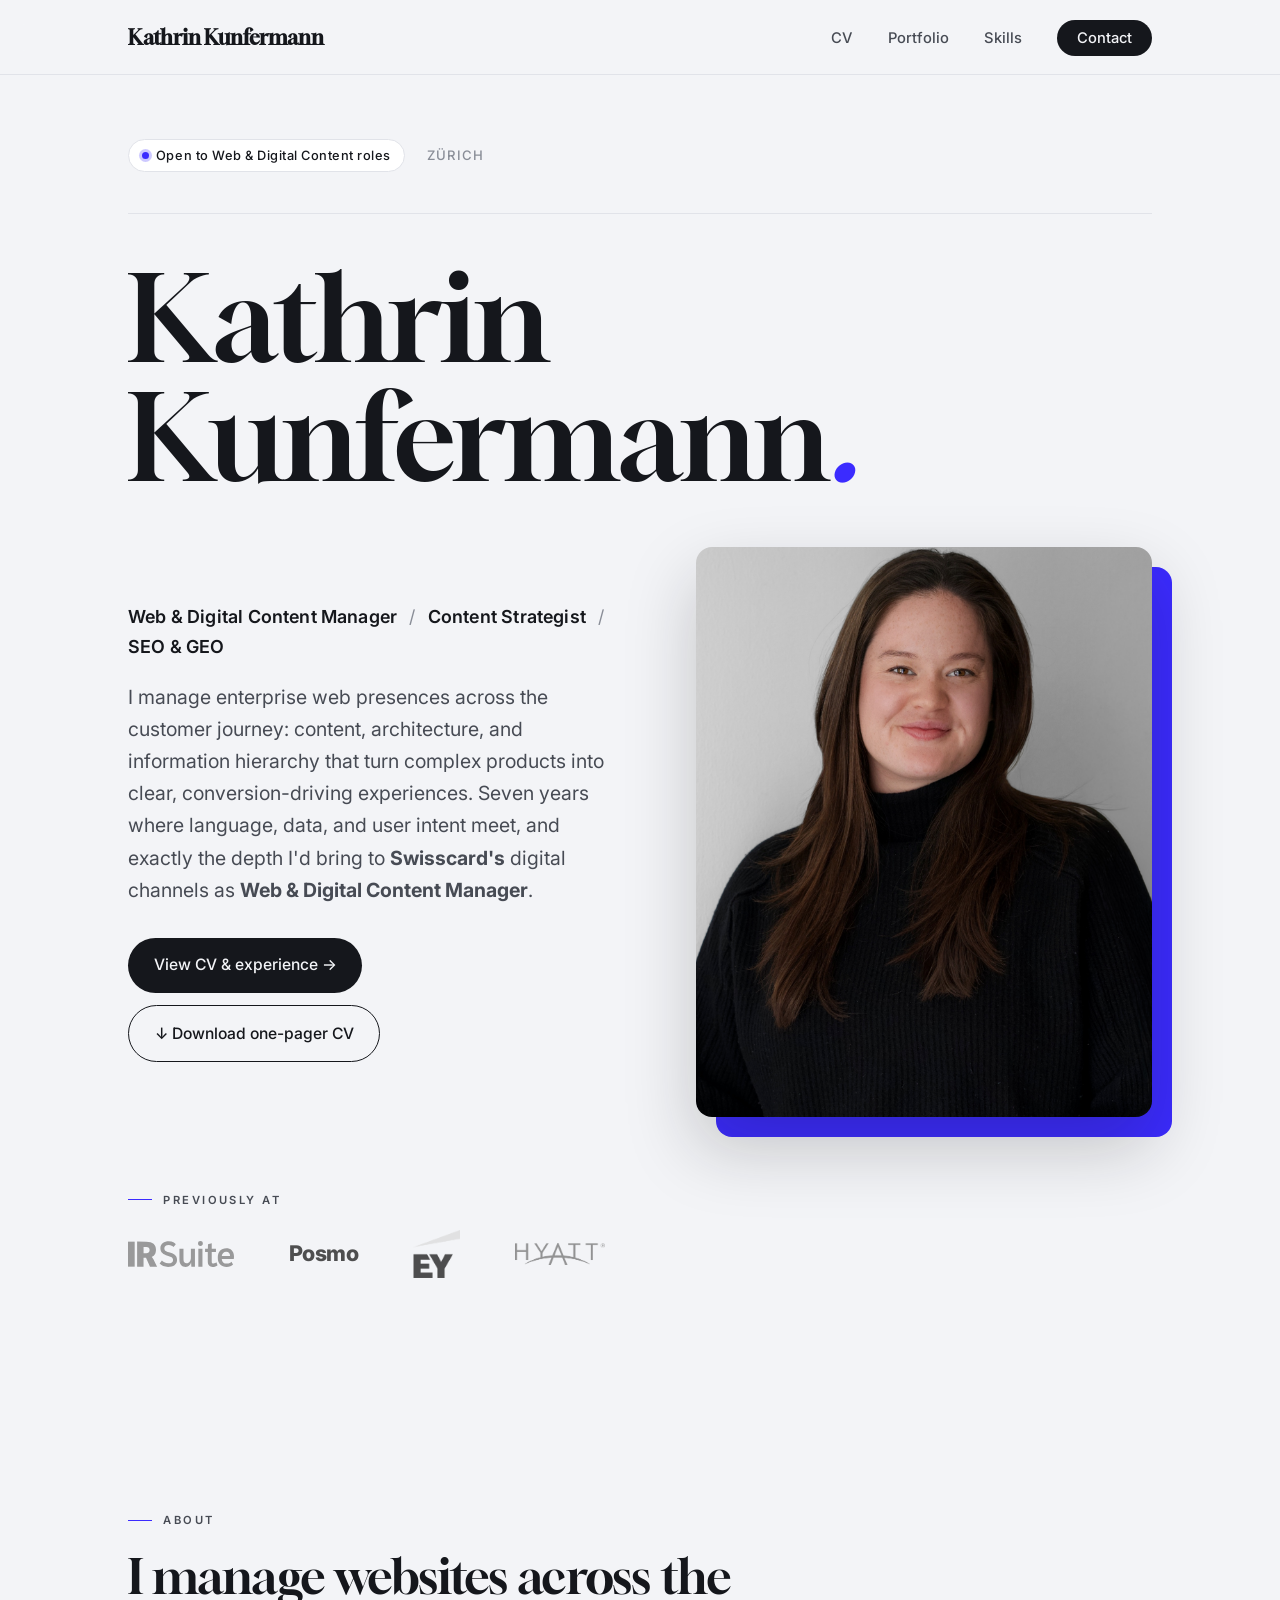
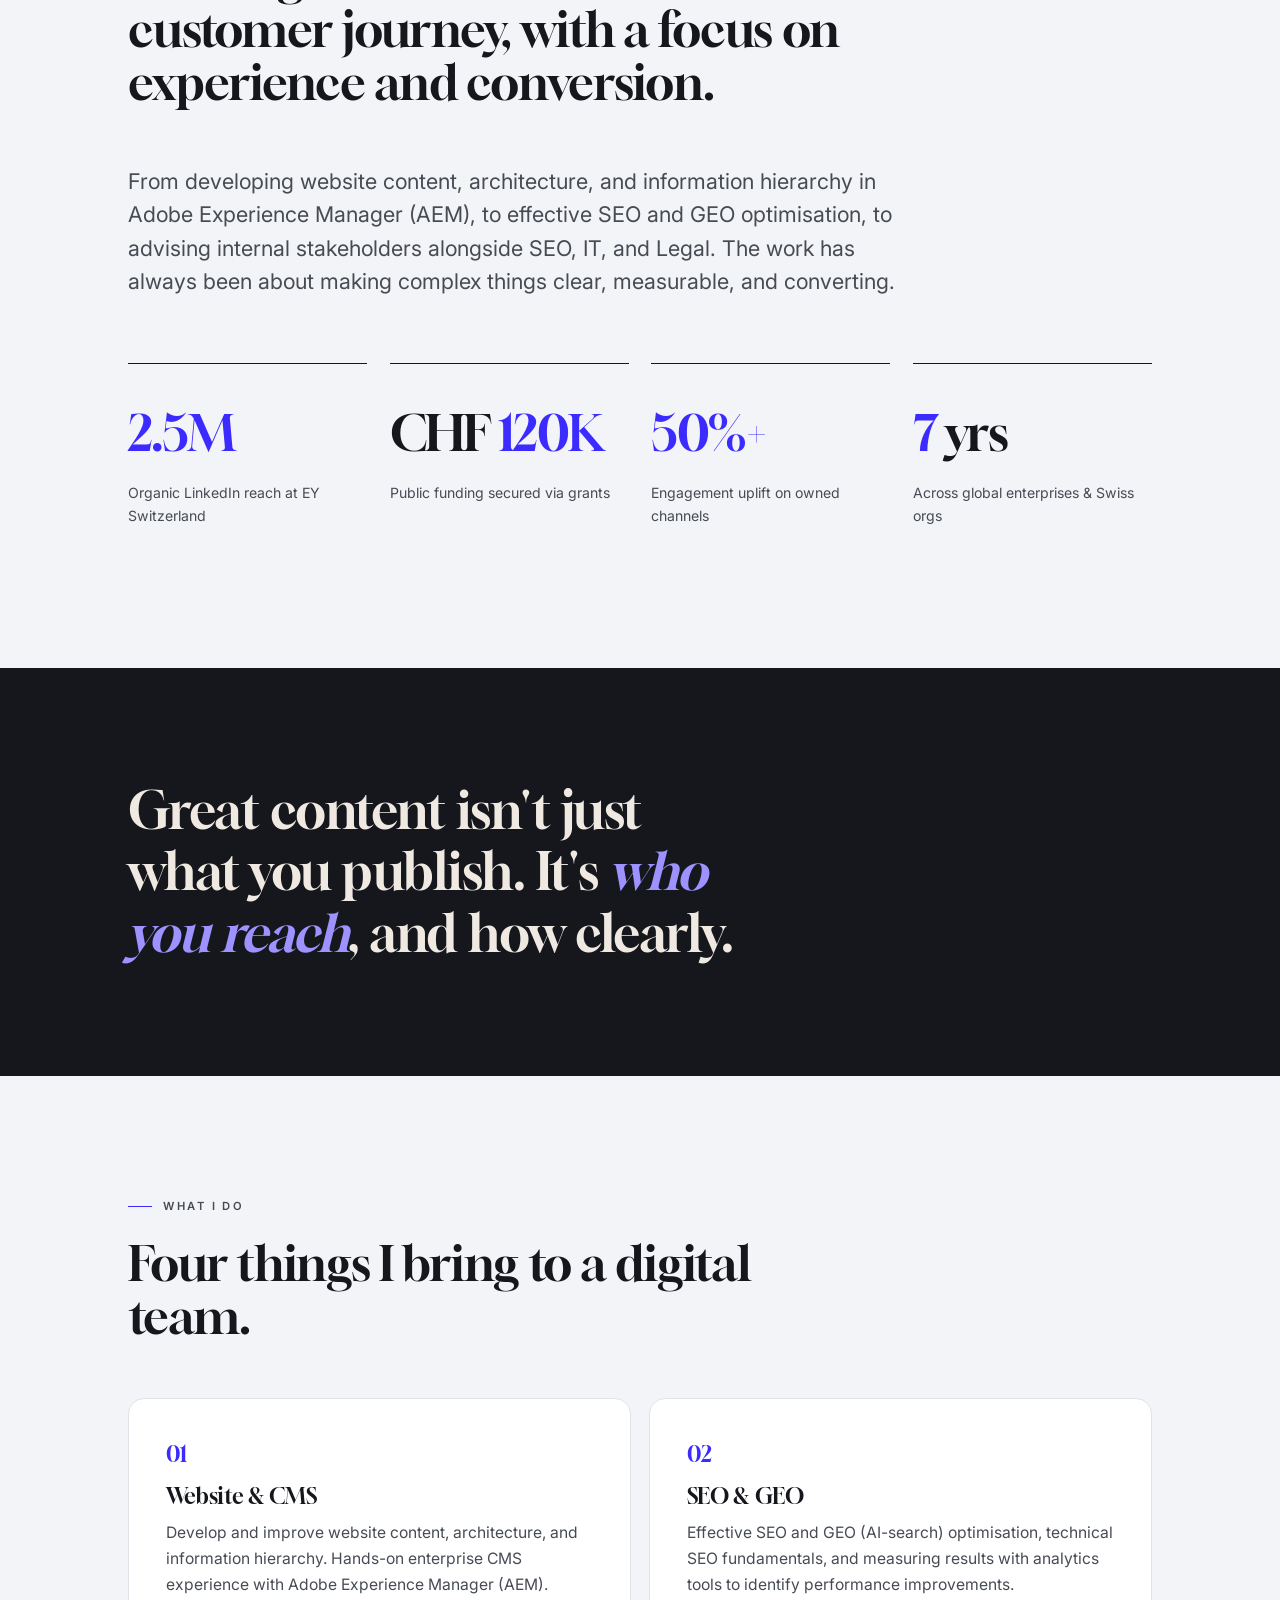
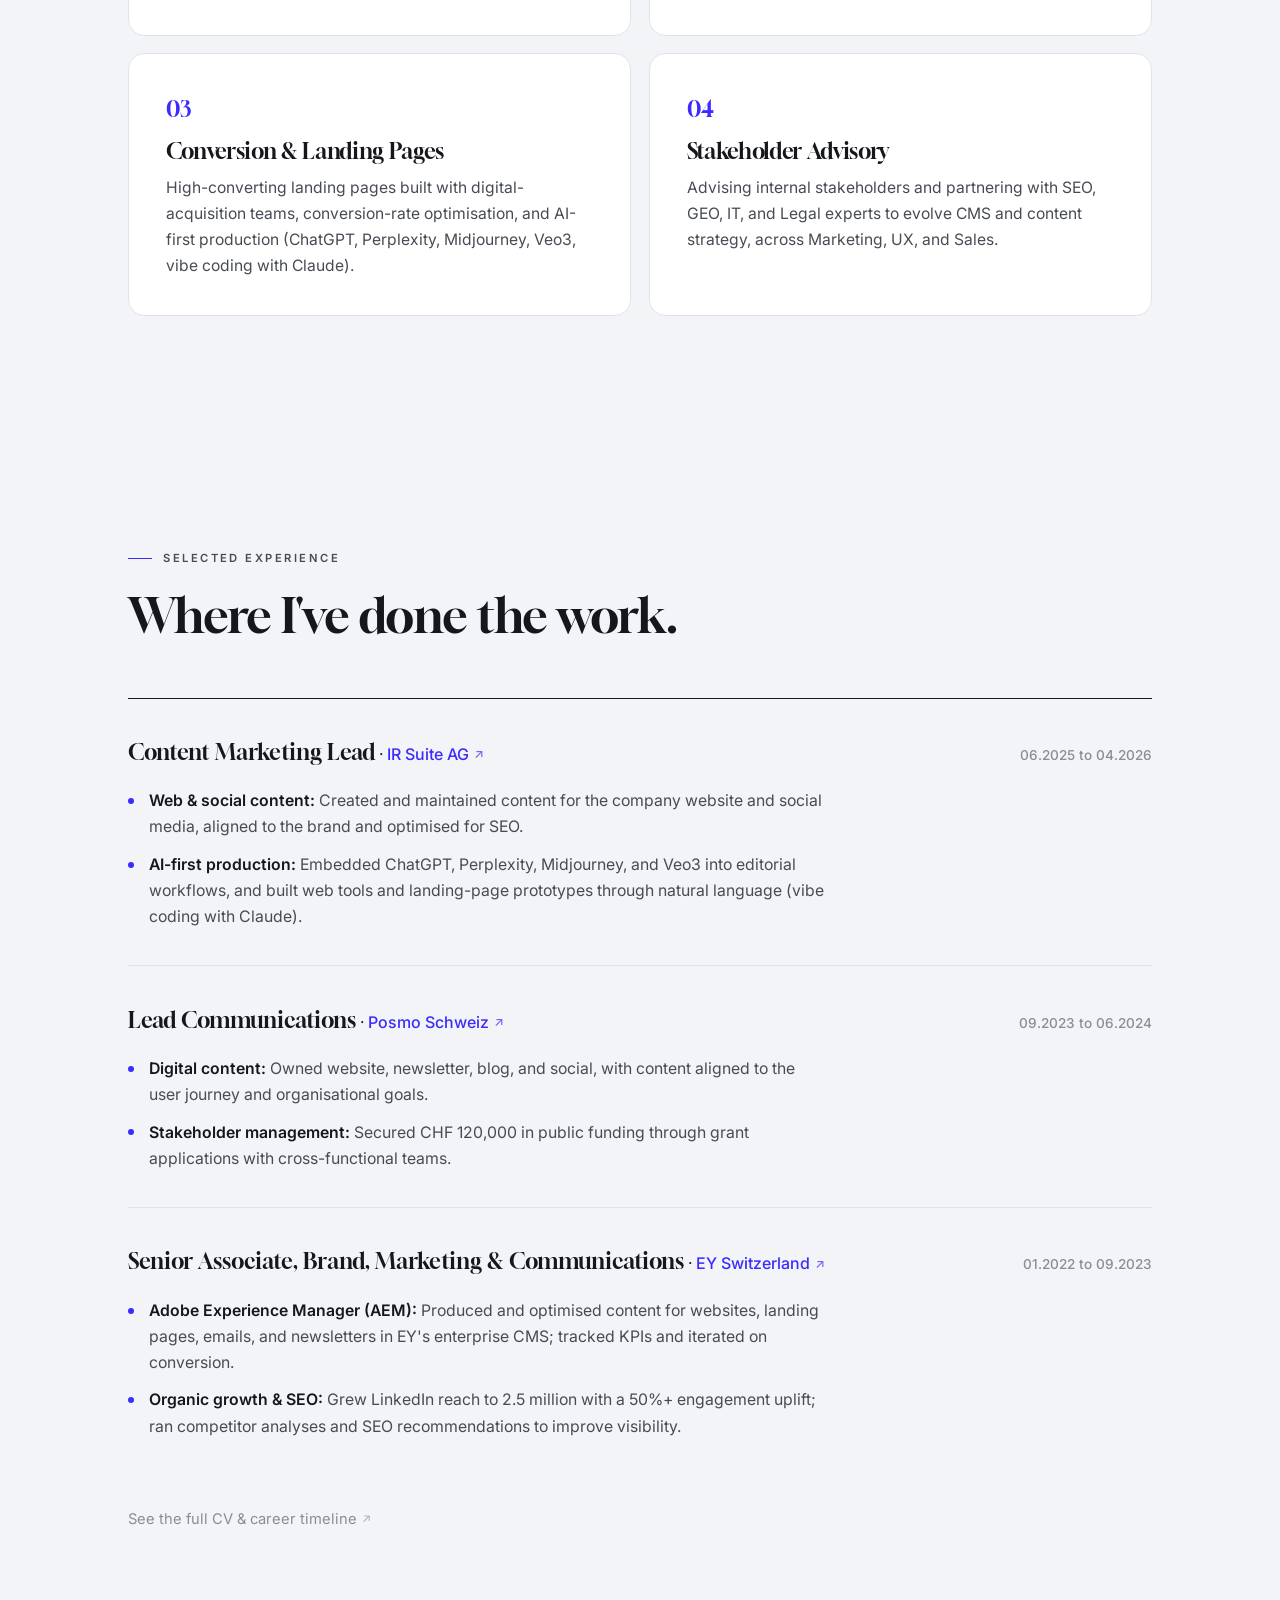
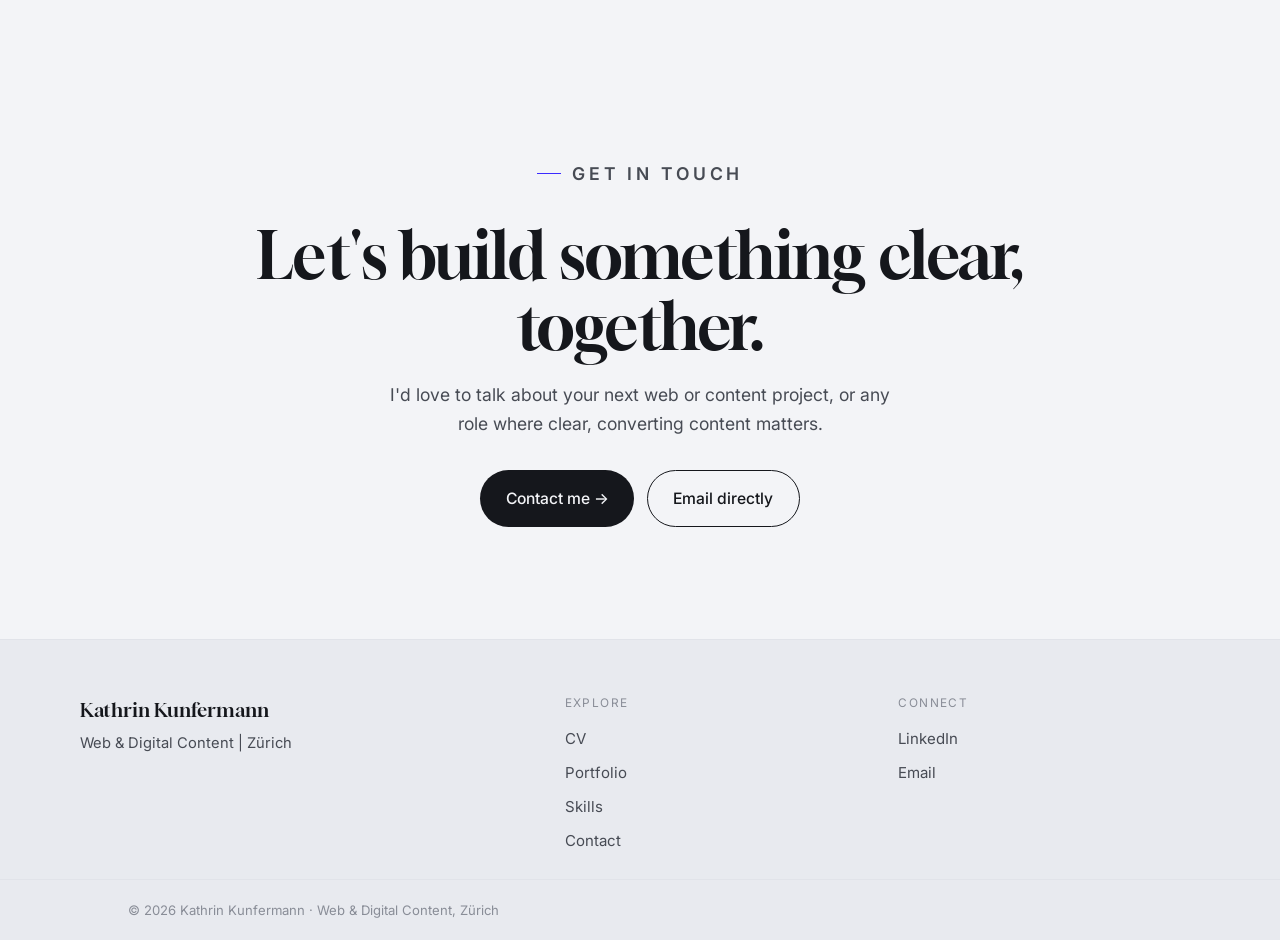
==== commit f1949484: "Make hero portrait larger, color, with accent offset frame" ====
--- a/index.html
+++ b/index.html
@@ -40,7 +40,9 @@
               <a class="btn btn-ghost" href="/assets/Kathrin-Kunfermann-CV.pdf" download>↓ Download one-pager CV</a>
             </div>
           </div>
-          <img class="portrait reveal" src="/assets/portrait.jpg" alt="Portrait of Kathrin Kunfermann" />
+          <div class="portrait-wrap reveal">
+            <img class="portrait" src="/assets/portrait.jpg" alt="Portrait of Kathrin Kunfermann" />
+          </div>
         </div>
       </div>
     </section>
--- a/style.css
+++ b/style.css
@@ -66,12 +66,14 @@
 .hero-meta .spacer { margin-left: auto; }
 .hero h1 { font-size: clamp(3rem, 11vw, 7.4rem); font-weight: 400; letter-spacing: -0.005em; line-height: 1; }
 .hero h1 em { font-style: italic; color: var(--accent); }
-.hero-body { display: grid; grid-template-columns: 1fr 0.7fr; gap: clamp(2rem, 6vw, 4rem); align-items: end; margin-top: clamp(2rem, 5vw, 3.2rem); }
+.hero-body { display: grid; grid-template-columns: 1fr 0.92fr; gap: clamp(2rem, 6vw, 4.5rem); align-items: center; margin-top: clamp(2rem, 5vw, 3.2rem); }
 .hero .role { font-family: var(--sans); font-size: clamp(0.95rem, 2vw, 1.12rem); color: var(--ink); font-weight: 600; margin: 0 0 1.2rem; letter-spacing: 0.01em; }
 .hero .role span { color: var(--ink-3); margin: 0 0.5rem; font-weight: 400; }
 .hero .summary { font-size: clamp(1.05rem, 2.2vw, 1.22rem); color: var(--ink-2); max-width: 56ch; margin-bottom: 2rem; }
-.portrait { width: 100%; max-width: 360px; aspect-ratio: 4/5; object-fit: cover; border-radius: var(--radius); justify-self: end; filter: grayscale(100%) contrast(1.02); box-shadow: 0 24px 60px rgba(24,25,27,0.18); }
-@media (max-width: 800px) { .hero-body { grid-template-columns: 1fr; align-items: start; } .portrait { max-width: 260px; order: -1; justify-self: start; } .hero-meta .spacer { display: none; } }
+.portrait-wrap { position: relative; justify-self: end; width: 100%; max-width: 480px; }
+.portrait-wrap::before { content: ""; position: absolute; inset: 0; transform: translate(20px, 20px); border-radius: var(--radius); background: var(--accent); z-index: 0; }
+.portrait { position: relative; z-index: 1; display: block; width: 100%; aspect-ratio: 4/5; object-fit: cover; border-radius: var(--radius); box-shadow: 0 30px 70px rgba(24,25,27,0.22); }
+@media (max-width: 800px) { .hero-body { grid-template-columns: 1fr; align-items: start; } .portrait-wrap { max-width: 360px; order: -1; justify-self: start; } .portrait-wrap::before { transform: translate(14px, 14px); } .hero-meta .spacer { display: none; } }
 
 .cta-row { display: flex; flex-wrap: wrap; gap: 0.8rem; }
 .btn { display: inline-flex; align-items: center; gap: 0.5rem; font-weight: 500; font-size: 0.98rem; padding: 0.9rem 1.6rem; border-radius: 999px; transition: background .2s, transform .12s, border-color .2s, color .2s; }
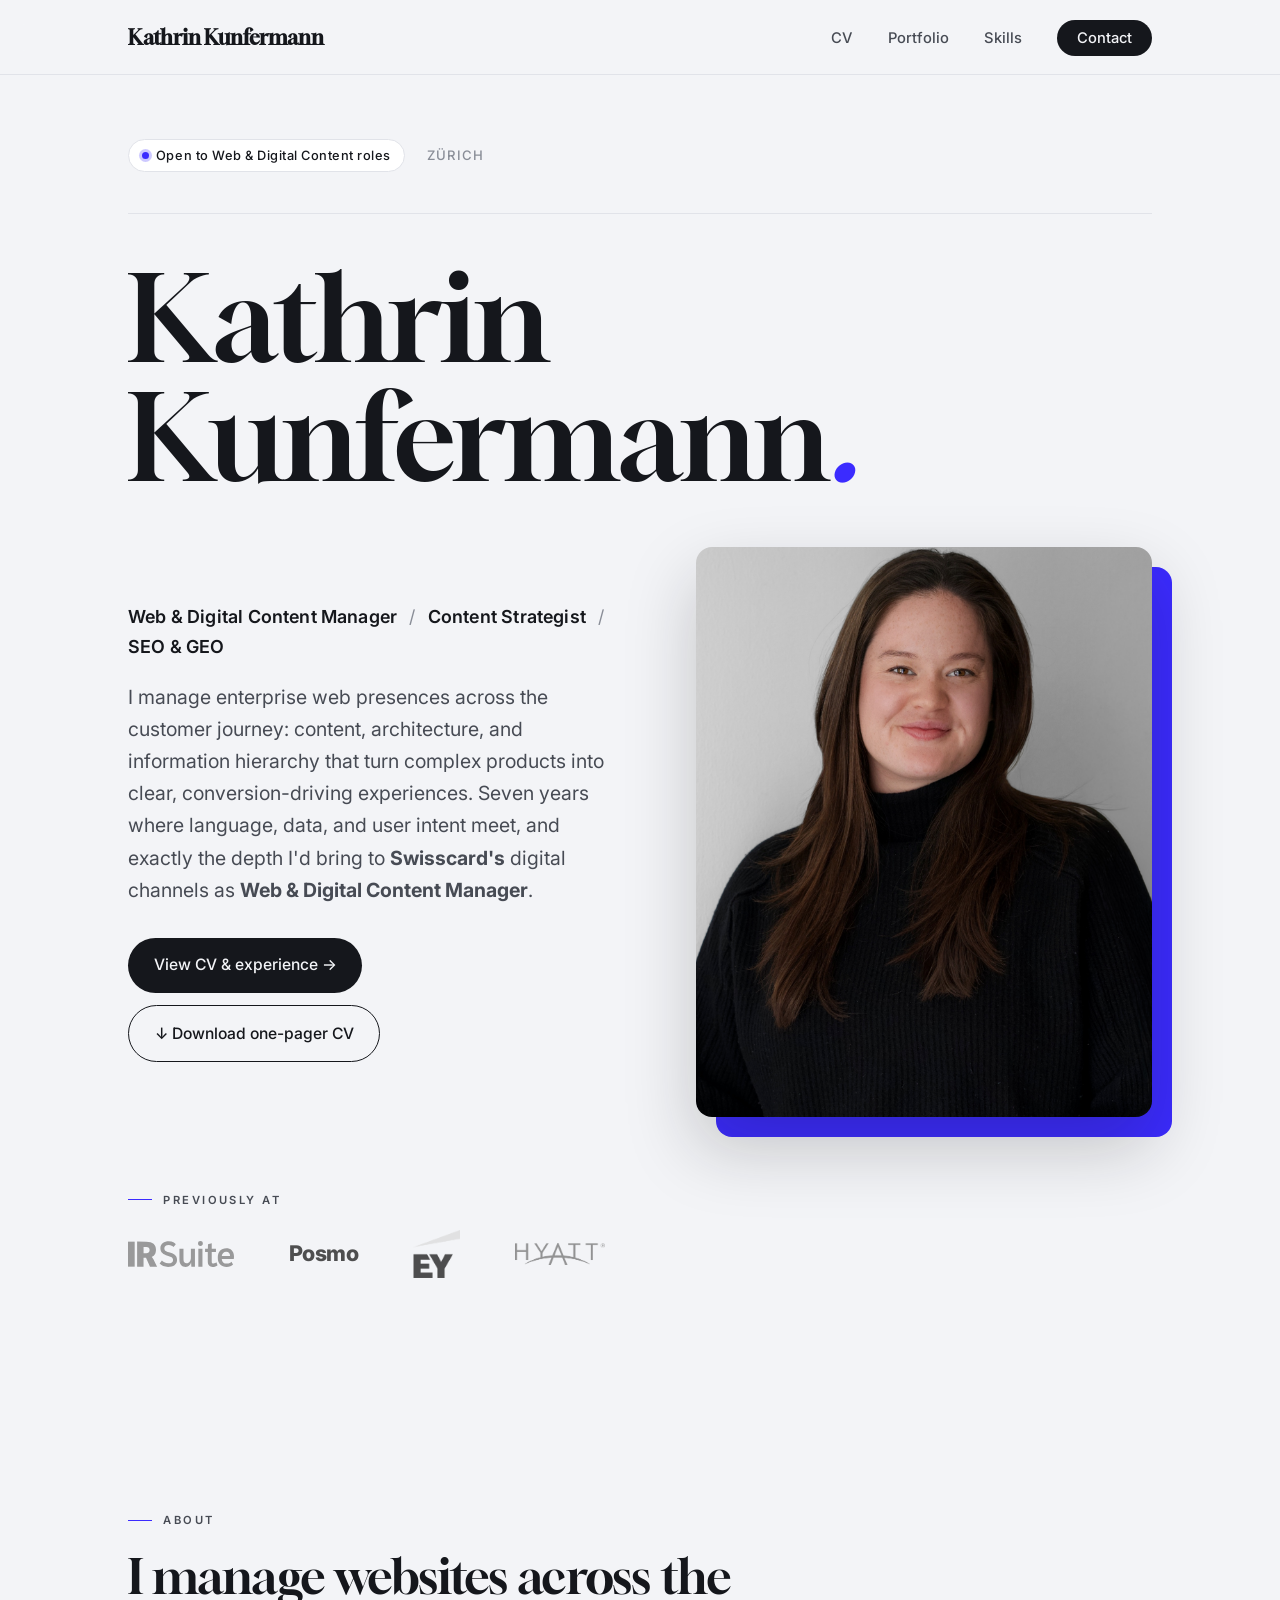
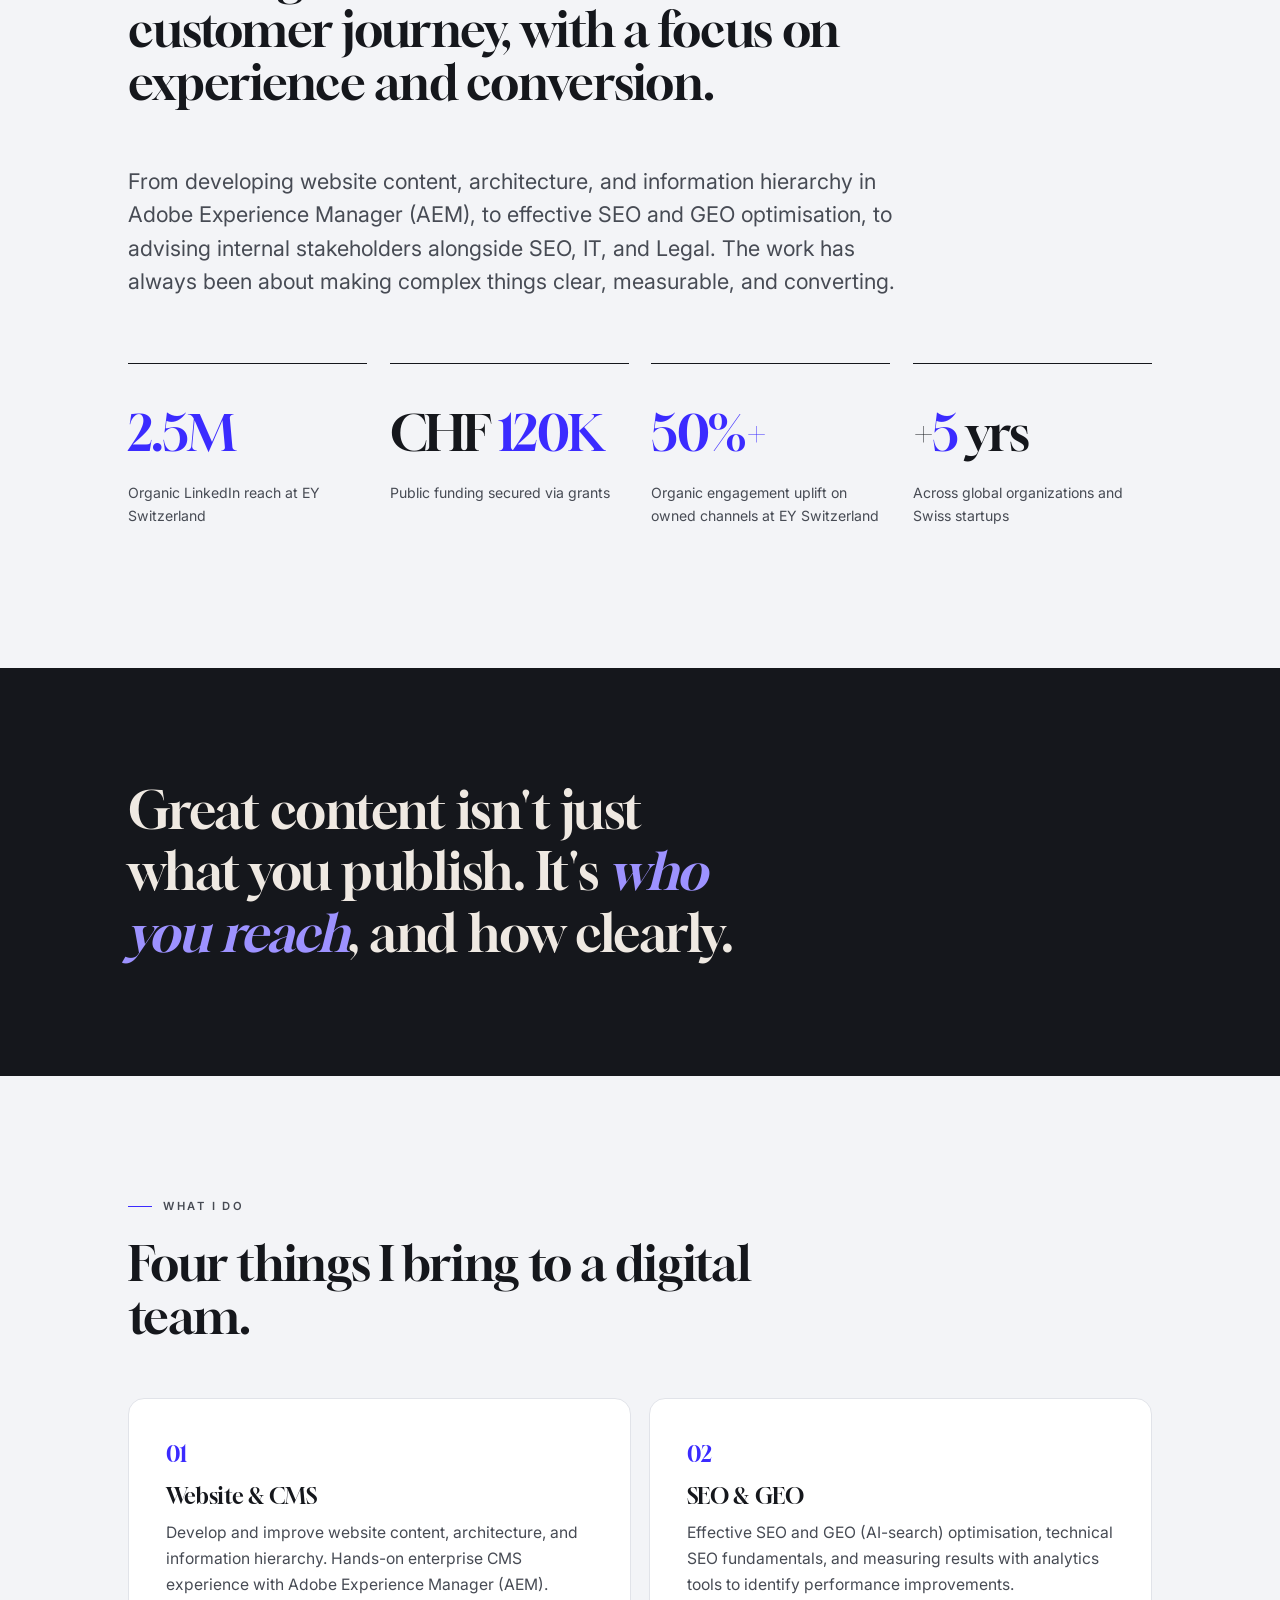
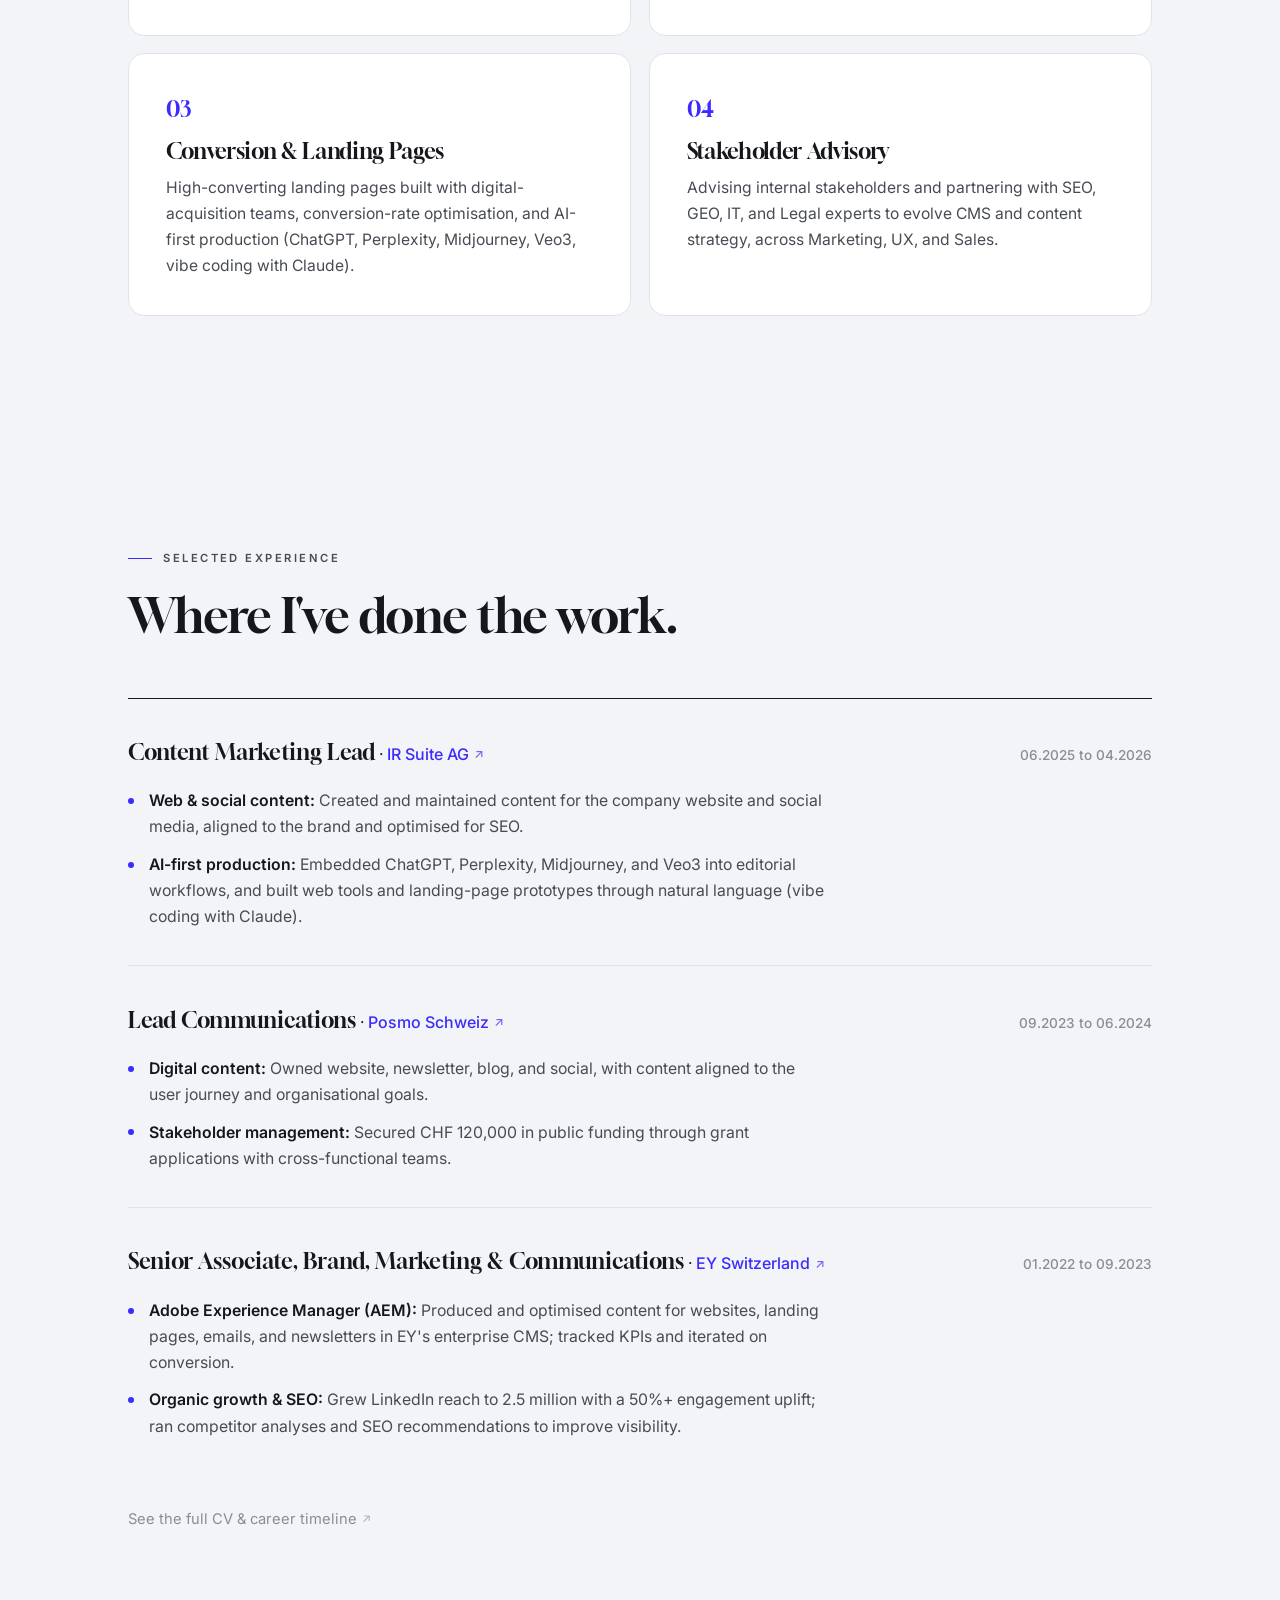
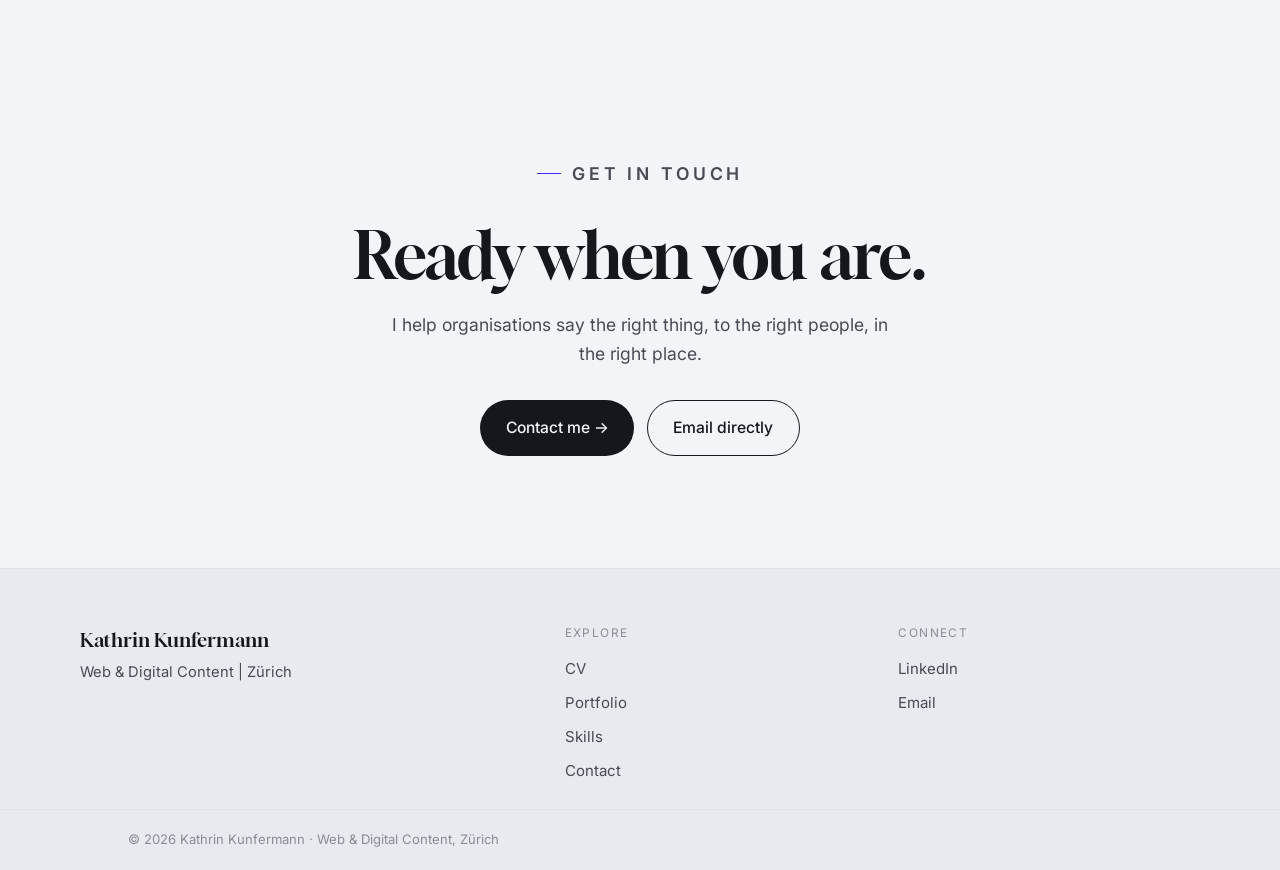
==== commit 65de293a: "Update About stats and contact CTA copy" ====
--- a/index.html
+++ b/index.html
@@ -71,8 +71,8 @@
         <div class="stats">
           <div class="stat reveal"><div class="num"><span>2.5M</span></div><div class="label">Organic LinkedIn reach at EY Switzerland</div></div>
           <div class="stat reveal"><div class="num">CHF&nbsp;<span>120K</span></div><div class="label">Public funding secured via grants</div></div>
-          <div class="stat reveal"><div class="num"><span>50%+</span></div><div class="label">Engagement uplift on owned channels</div></div>
-          <div class="stat reveal"><div class="num"><span>7</span> yrs</div><div class="label">Across global enterprises &amp; Swiss orgs</div></div>
+          <div class="stat reveal"><div class="num"><span>50%+</span></div><div class="label">Organic engagement uplift on owned channels at EY Switzerland</div></div>
+          <div class="stat reveal"><div class="num">+<span>5</span> yrs</div><div class="label">Across global organizations and Swiss startups</div></div>
         </div>
       </div>
     </section>
@@ -166,8 +166,8 @@
       <div class="wrap">
         <div class="reveal">
           <p class="eyebrow" style="justify-content:center;">Get in touch</p>
-          <h2>Let's build something clear, together.</h2>
-          <p>I'd love to talk about your next web or content project, or any role where clear, converting content matters.</p>
+          <h2>Ready when you are.</h2>
+          <p>I help organisations say the right thing, to the right people, in the right place.</p>
           <div class="cta-row" style="justify-content:center;">
             <a class="btn btn-primary" href="/contact/">Contact me →</a>
             <a class="btn btn-ghost" href="mailto:kathrin.kunfermann@gmail.com">Email directly</a>
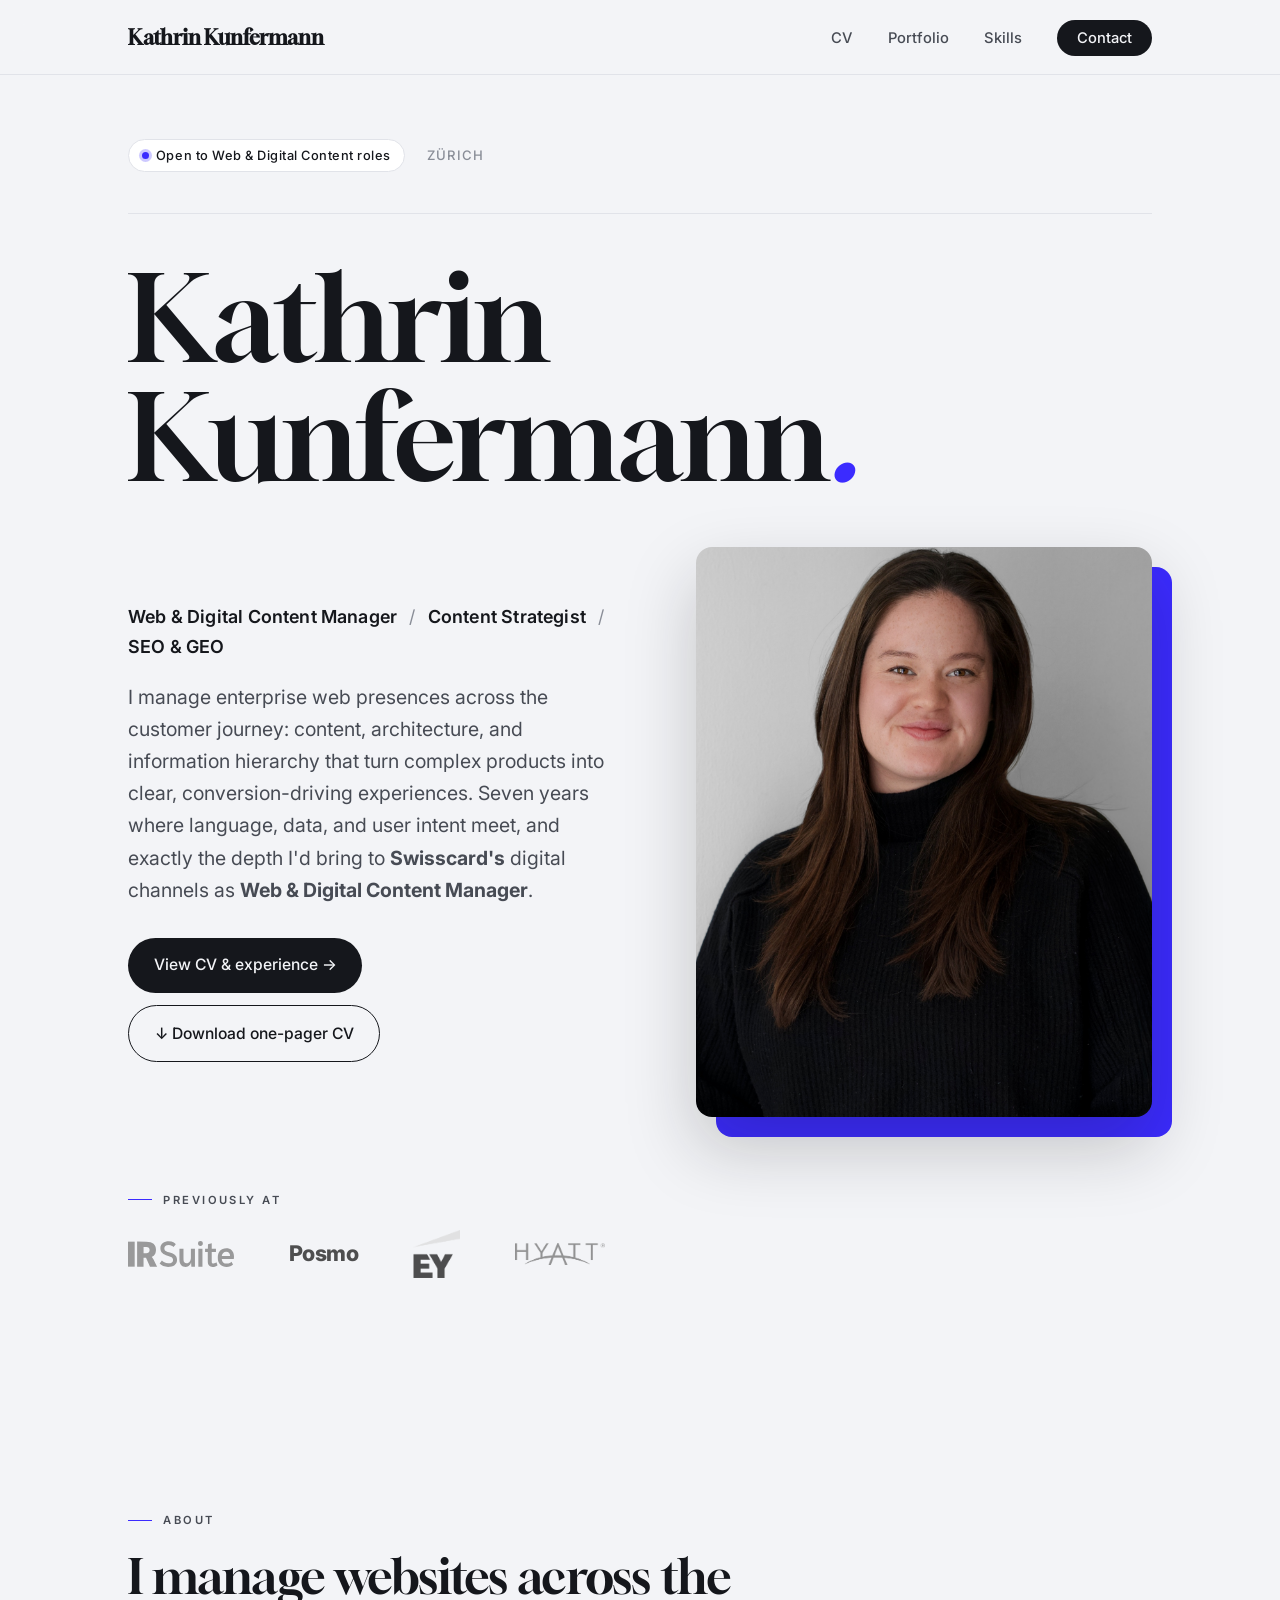
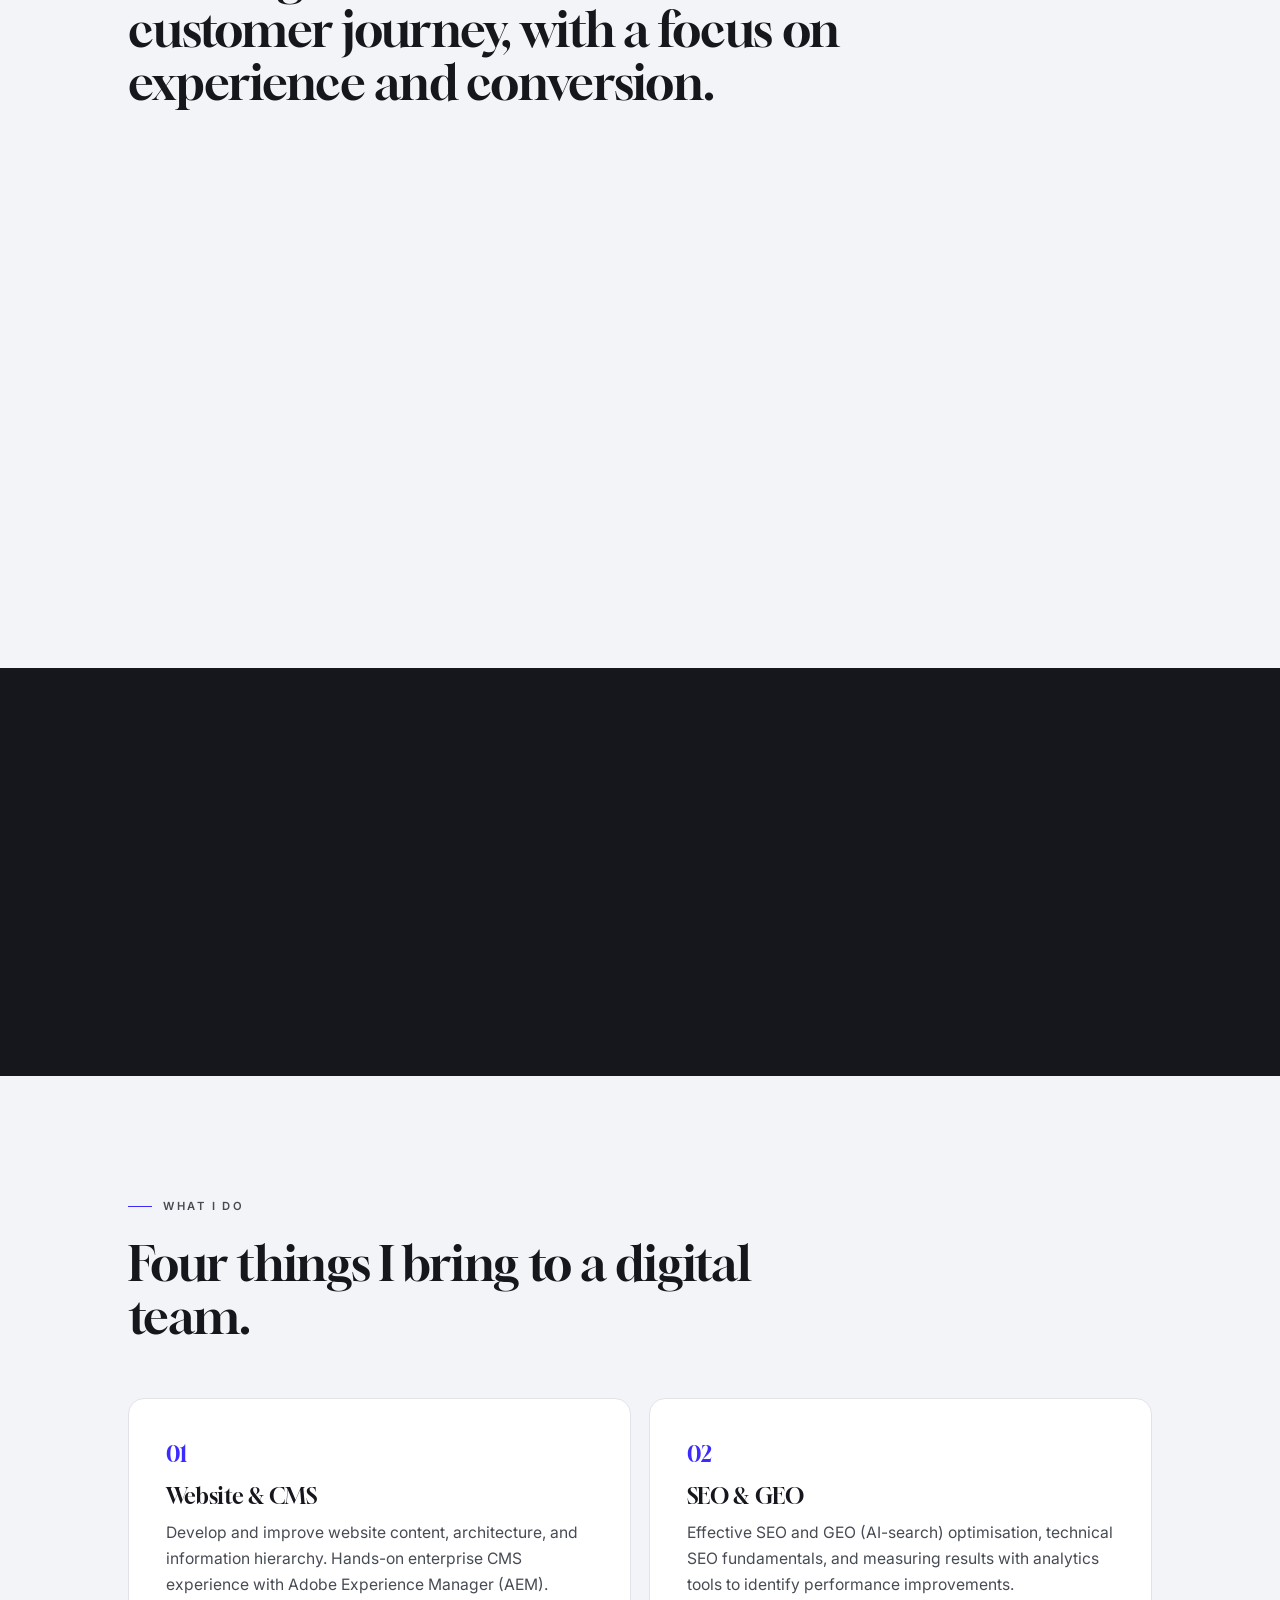
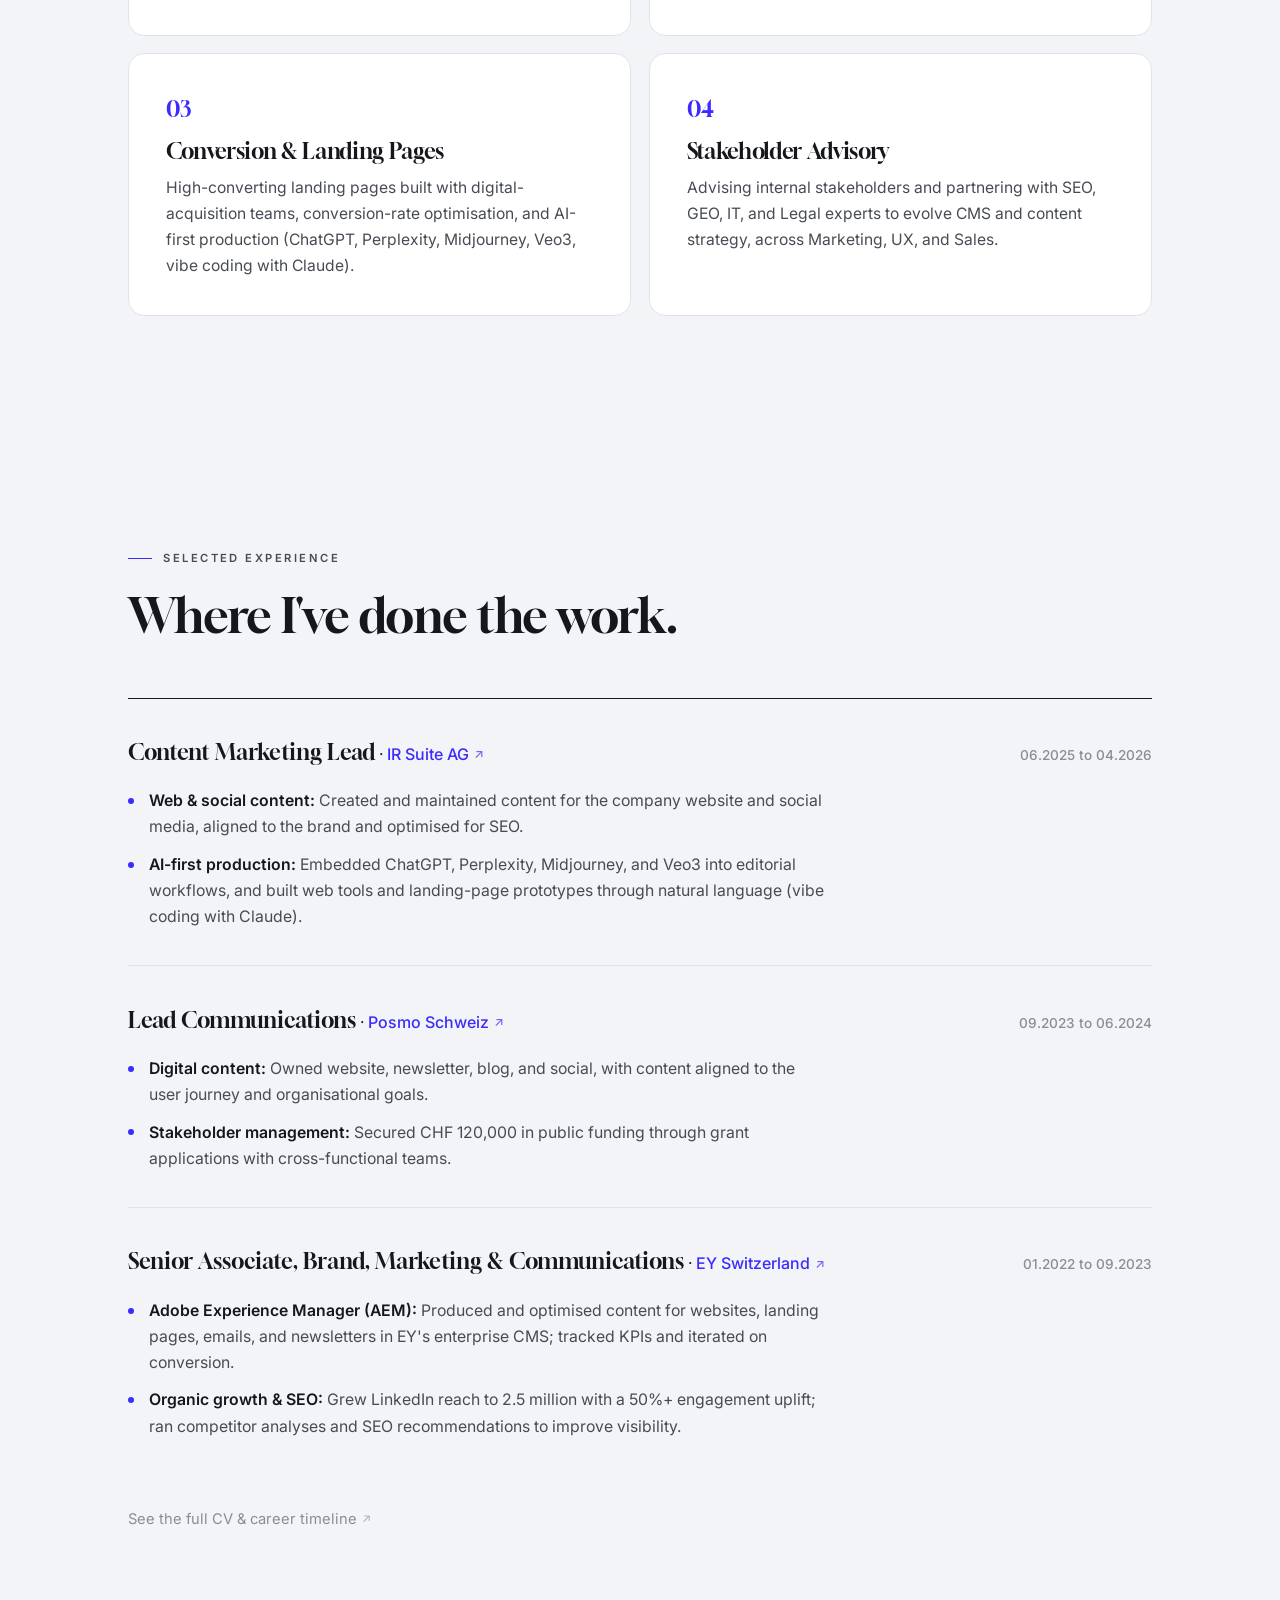
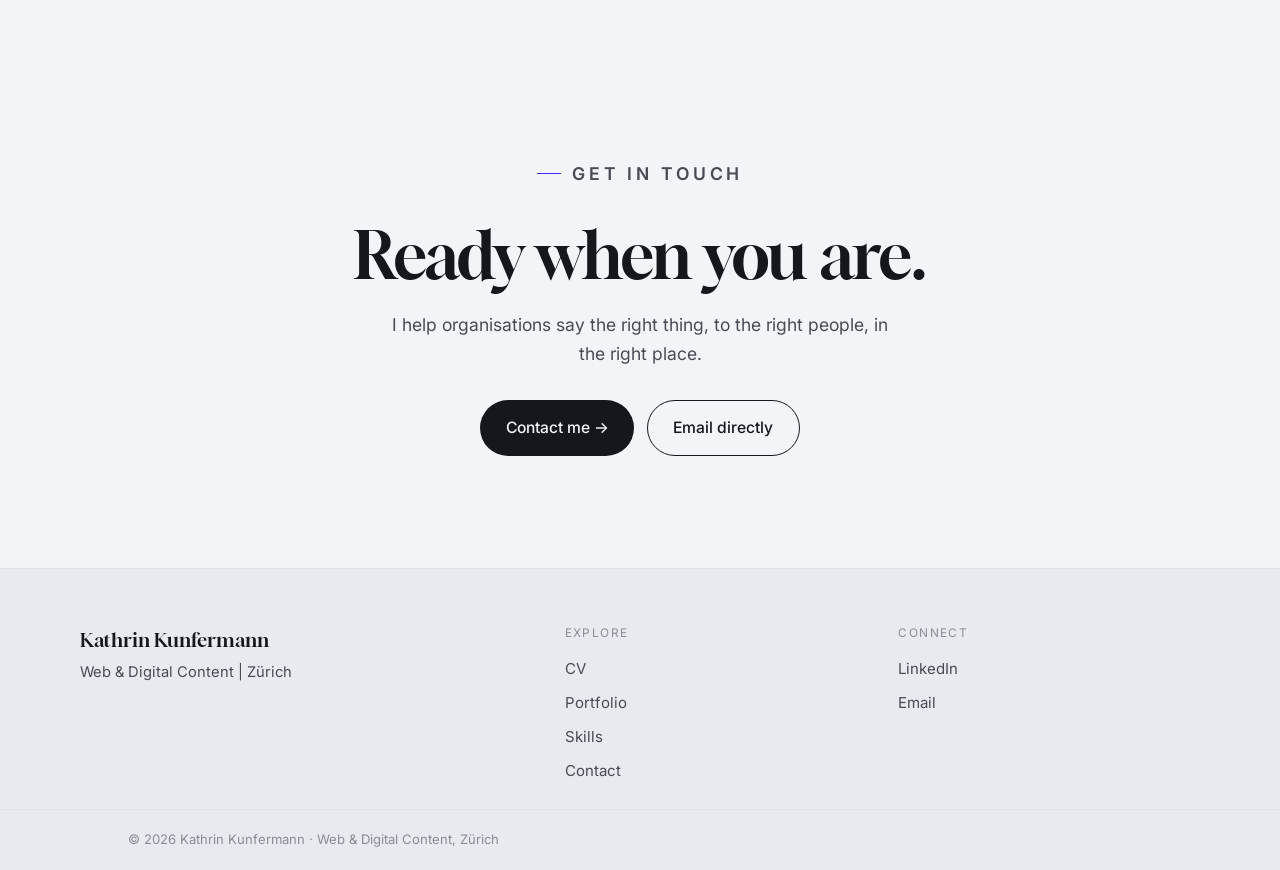
==== commit f560661c: "Block search indexing: robots.txt disallow + noindex meta on all pages" ====
--- a/index.html
+++ b/index.html
@@ -2,6 +2,7 @@
 <html lang="en">
 <head>
 <meta charset="UTF-8" />
+<meta name="robots" content="noindex, nofollow" />
 <meta name="viewport" content="width=device-width, initial-scale=1.0" />
 <title>Kathrin Kunfermann · Web &amp; Digital Content</title>
 <meta name="description" content="Kathrin Kunfermann, Web & Digital Content Manager in Zürich. Seven years building content strategies, managing enterprise web presences, and turning complex products into clear, conversion-driving experiences." />
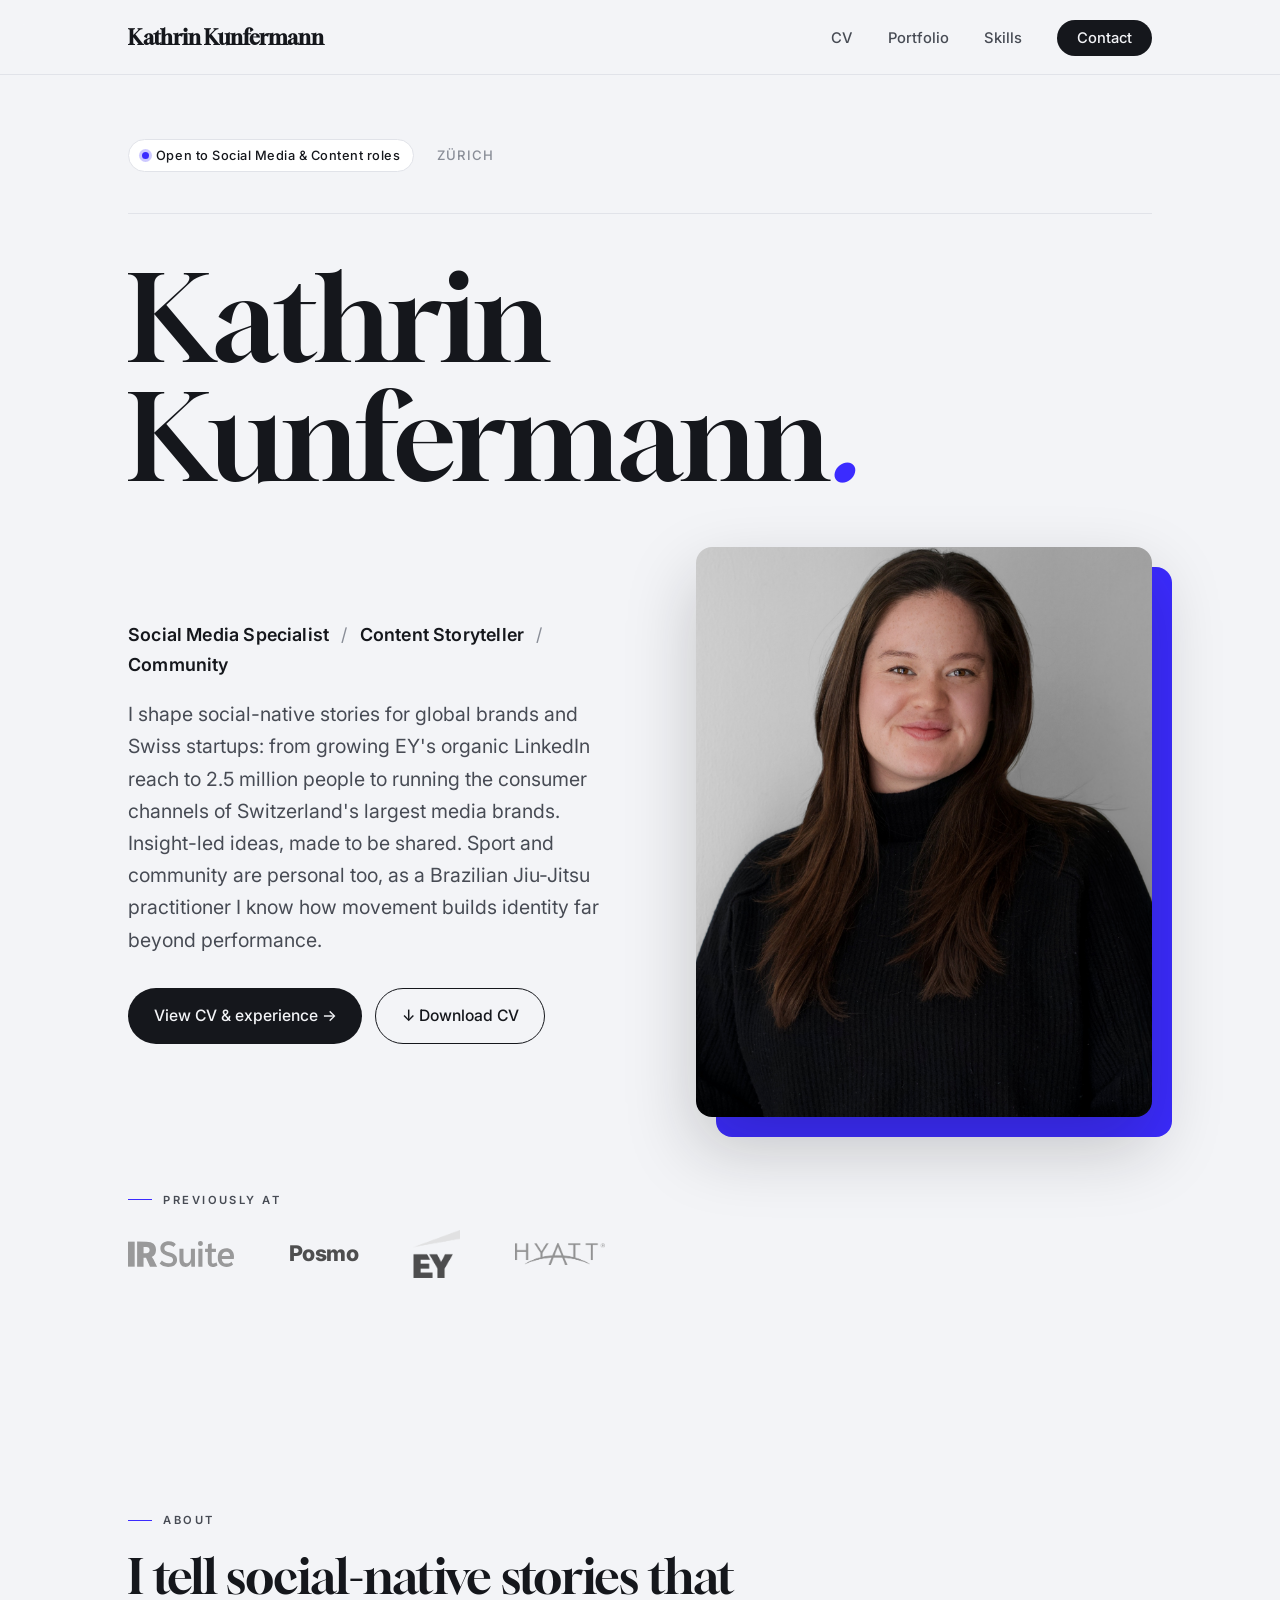
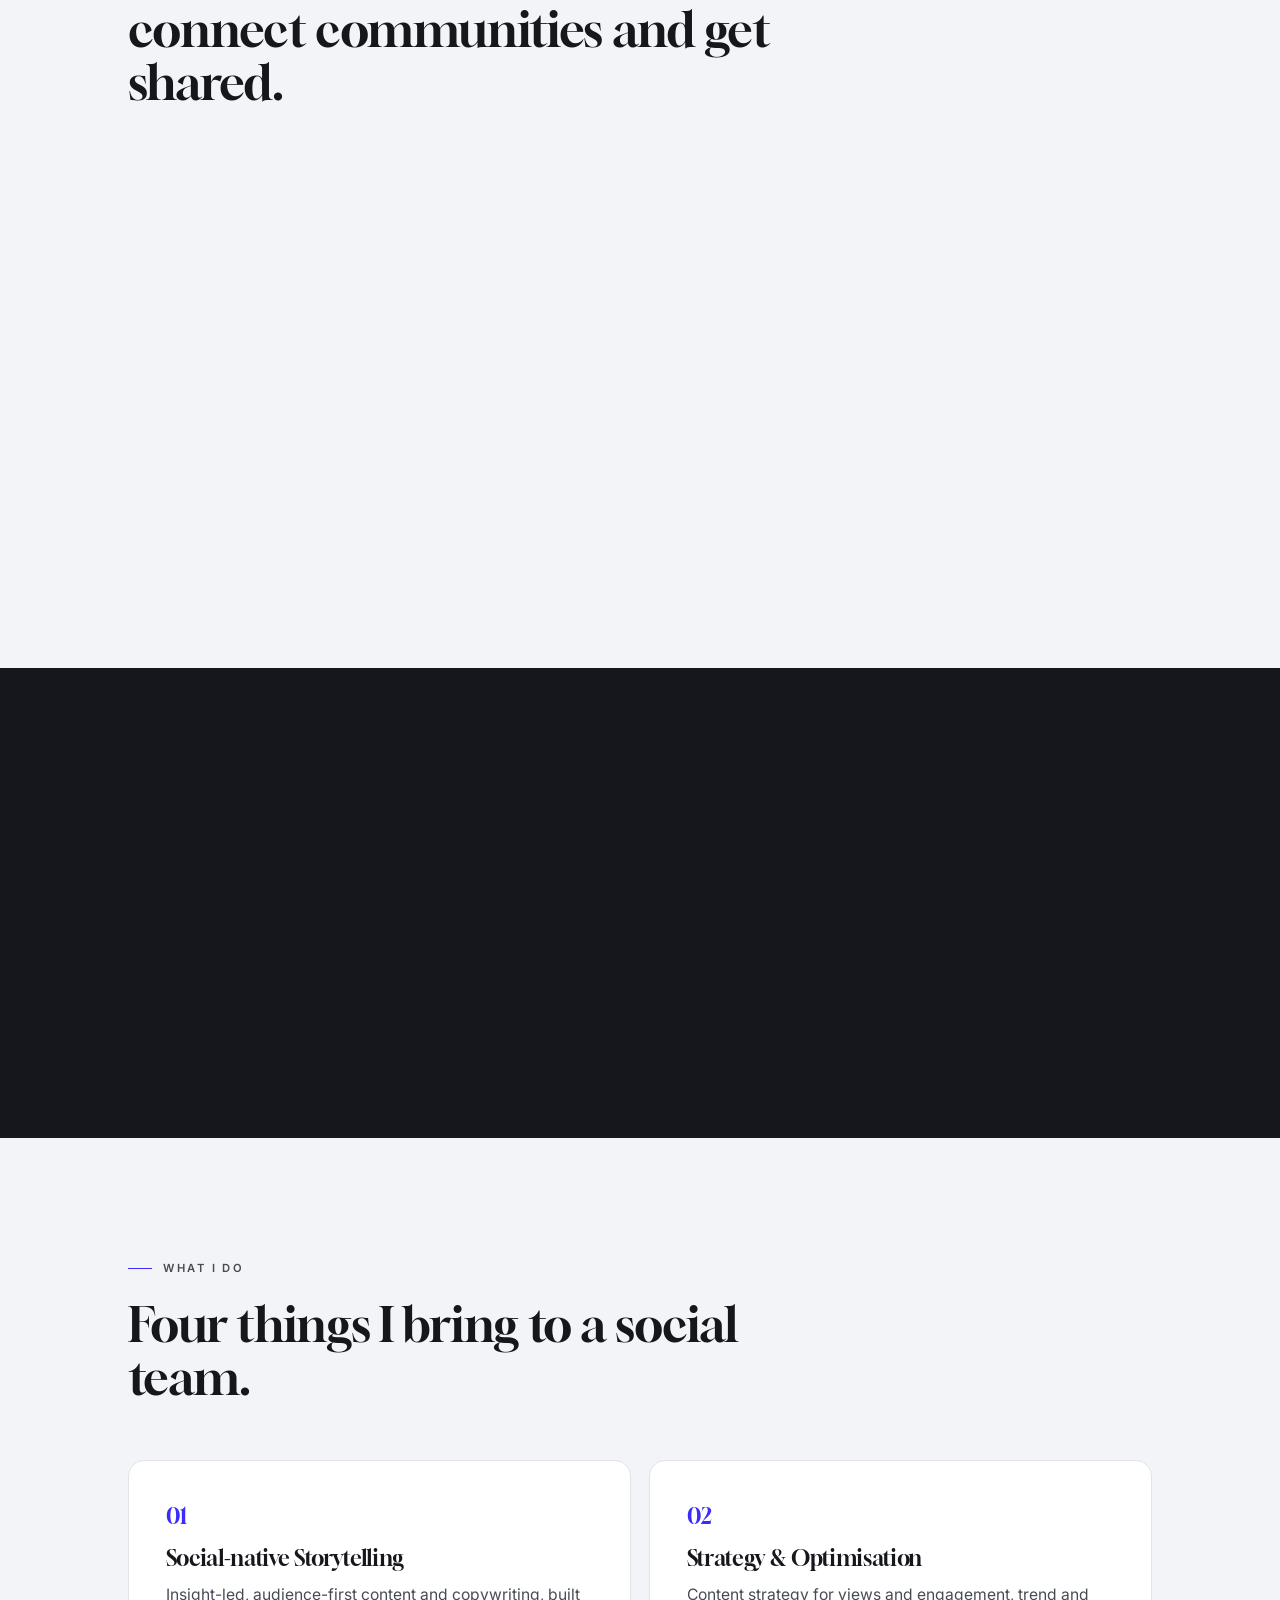
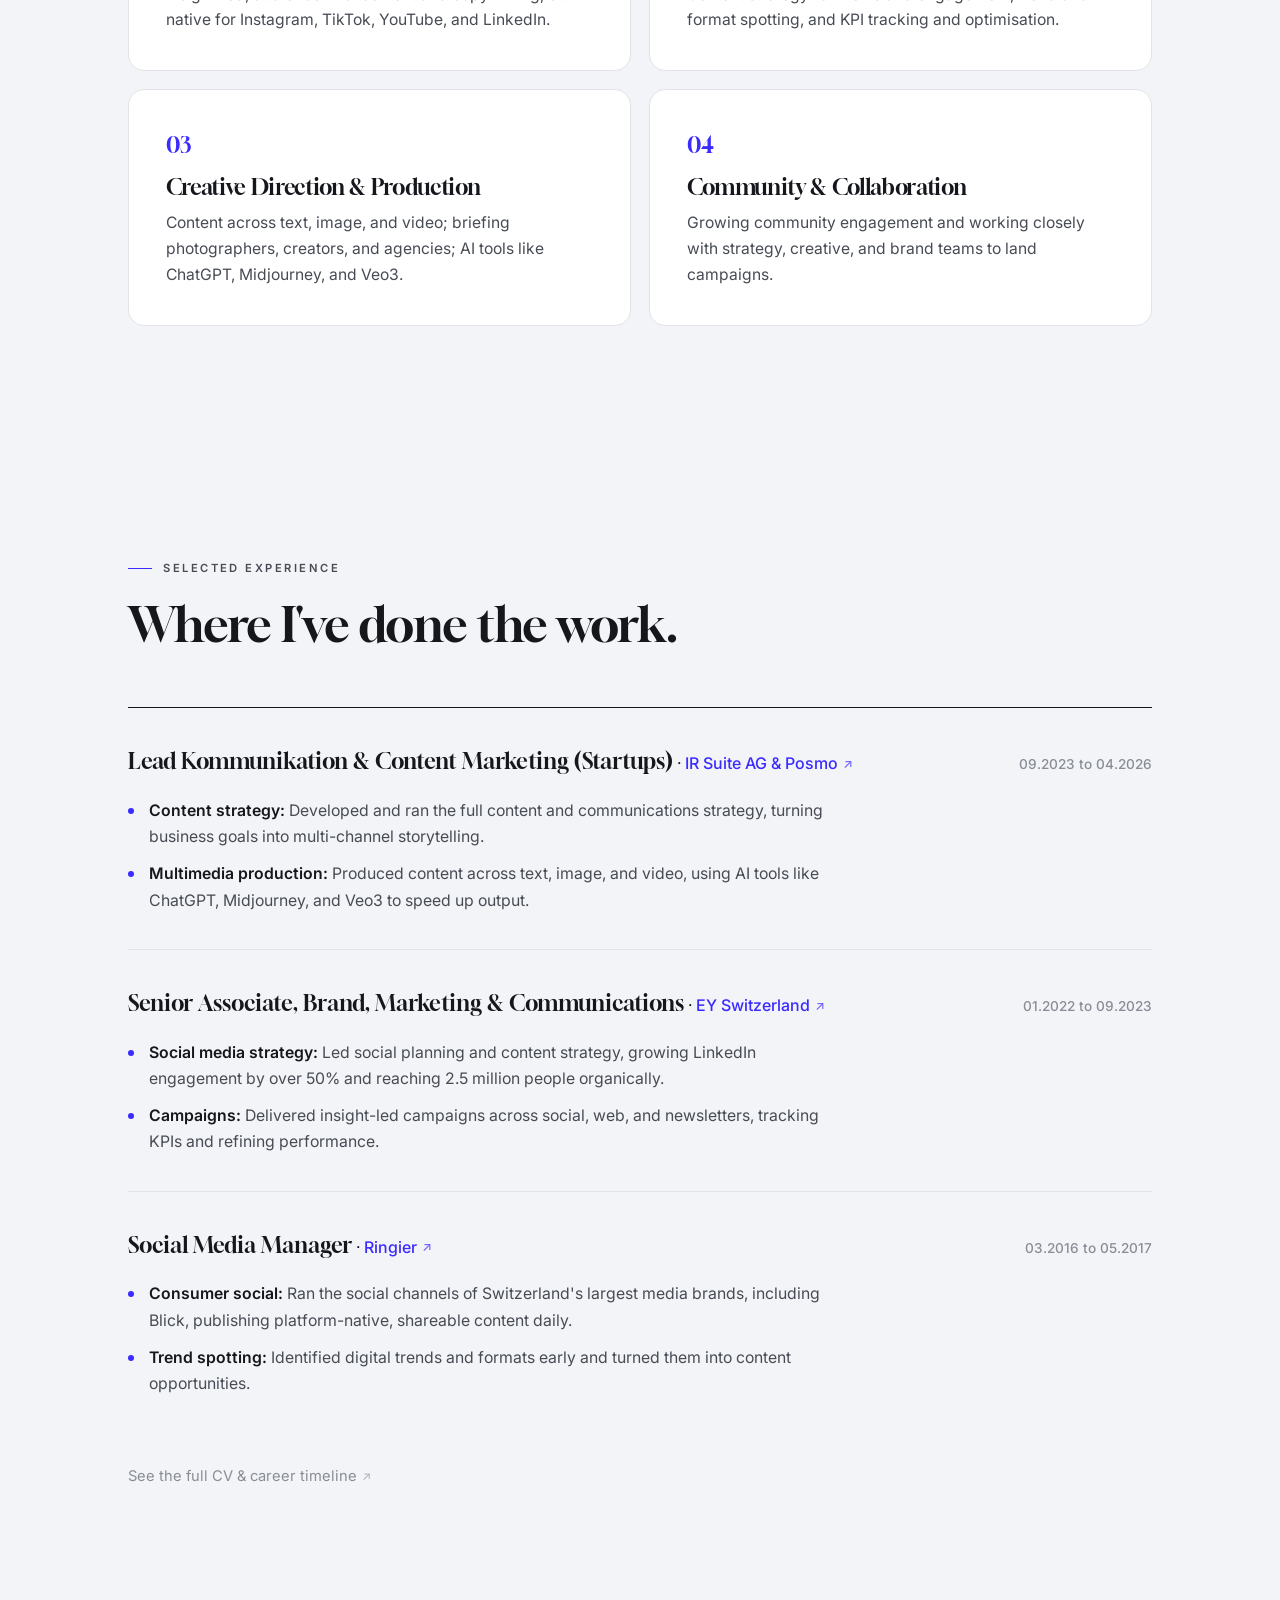
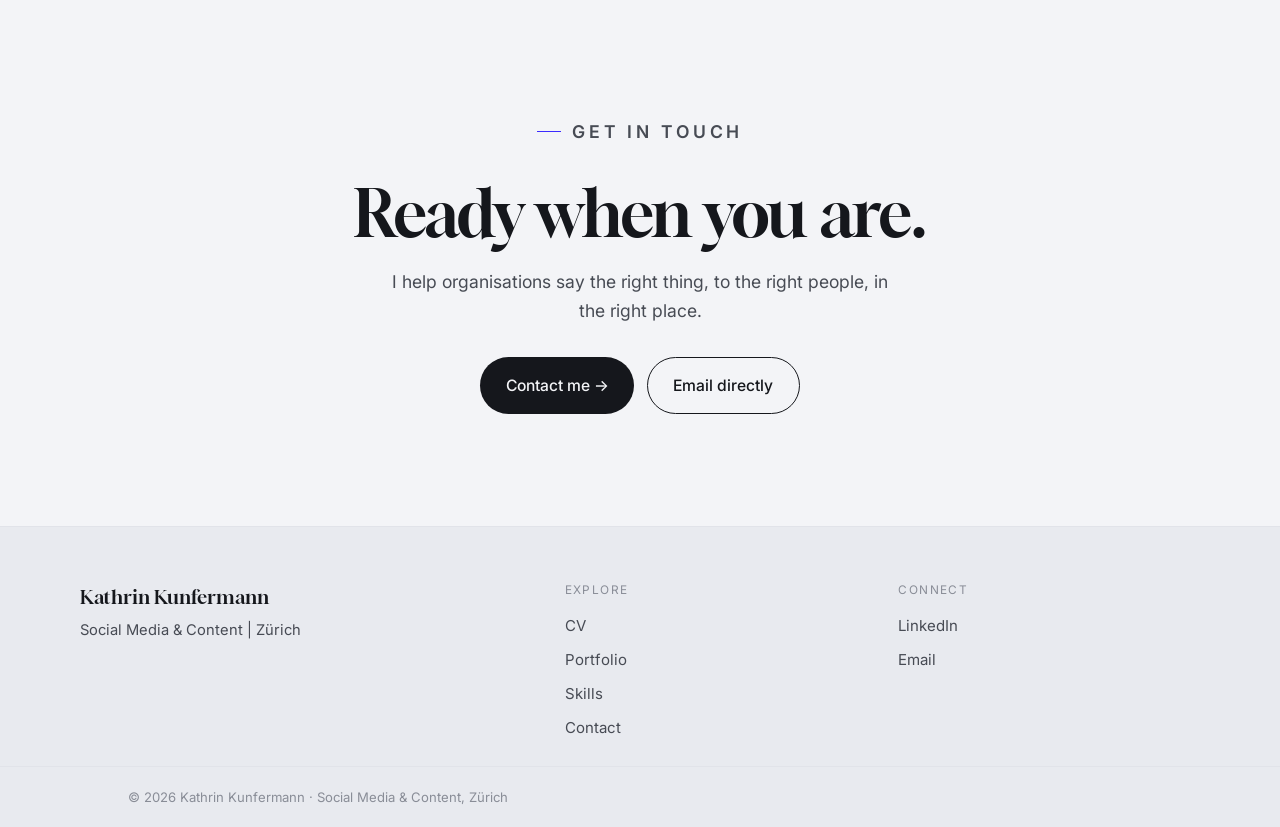
==== commit bc648486: "Retarget site to On social-media role; align content with CV; swap CV download" ====
--- a/index.html
+++ b/index.html
@@ -4,8 +4,8 @@
 <meta charset="UTF-8" />
 <meta name="robots" content="noindex, nofollow" />
 <meta name="viewport" content="width=device-width, initial-scale=1.0" />
-<title>Kathrin Kunfermann · Web &amp; Digital Content</title>
-<meta name="description" content="Kathrin Kunfermann, Web & Digital Content Manager in Zürich. Seven years building content strategies, managing enterprise web presences, and turning complex products into clear, conversion-driving experiences." />
+<title>Kathrin Kunfermann · Social Media &amp; Content</title>
+<meta name="description" content="Kathrin Kunfermann — Social Media Specialist and content storyteller in Zürich. Insight-led, social-native stories for global brands and Swiss startups." />
 <link rel="stylesheet" href="/style.css" />
 </head>
 <body>
@@ -27,18 +27,18 @@
     <section class="hero">
       <div class="wrap">
         <div class="hero-meta reveal">
-          <span class="badge"><span class="dot"></span> Open to Web &amp; Digital Content roles</span>
+          <span class="badge"><span class="dot"></span> Open to Social Media &amp; Content roles</span>
           <span>Zürich</span>
           <span class="spacer"></span>
         </div>
         <h1 class="reveal">Kathrin<br>Kunfermann<em>.</em></h1>
         <div class="hero-body">
           <div>
-            <p class="role reveal">Web &amp; Digital Content Manager <span>/</span> Content Strategist <span>/</span> SEO &amp; GEO</p>
-            <p class="summary reveal">I manage enterprise web presences across the customer journey: content, architecture, and information hierarchy that turn complex products into clear, conversion-driving experiences. Seven years where language, data, and user intent meet, and exactly the depth I'd bring to <strong>Swisscard's</strong> digital channels as <strong>Web &amp; Digital Content Manager</strong>.</p>
+            <p class="role reveal">Social Media Specialist <span>/</span> Content Storyteller <span>/</span> Community</p>
+            <p class="summary reveal">I shape social-native stories for global brands and Swiss startups: from growing EY's organic LinkedIn reach to 2.5&nbsp;million people to running the consumer channels of Switzerland's largest media brands. Insight-led ideas, made to be shared. Sport and community are personal too, as a Brazilian Jiu-Jitsu practitioner I know how movement builds identity far beyond performance.</p>
             <div class="cta-row reveal">
               <a class="btn btn-primary" href="/cv/">View CV &amp; experience →</a>
-              <a class="btn btn-ghost" href="/assets/Kathrin-Kunfermann-CV.pdf" download>↓ Download one-pager CV</a>
+              <a class="btn btn-ghost" href="/assets/Kathrin-Kunfermann-CV.pdf" download>↓ Download CV</a>
             </div>
           </div>
           <div class="portrait-wrap reveal">
@@ -66,14 +66,14 @@
       <div class="wrap">
         <div class="section-head reveal">
           <p class="eyebrow">About</p>
-          <h2>I manage websites across the customer journey, with a focus on experience and conversion.</h2>
-        </div>
-        <p class="lead reveal" style="margin-bottom: clamp(2.5rem,6vw,4rem);">From developing website content, architecture, and information hierarchy in Adobe Experience Manager (AEM), to effective SEO and GEO optimisation, to advising internal stakeholders alongside SEO, IT, and Legal. The work has always been about making complex things clear, measurable, and converting.</p>
+          <h2>I tell social-native stories that connect communities and get shared.</h2>
+        </div>
+        <p class="lead reveal" style="margin-bottom: clamp(2.5rem,6vw,4rem);">From growing EY's organic LinkedIn reach to 2.5&nbsp;million people, to running the consumer channels of Switzerland's largest media brands at Ringier, the work has always been about insight-led ideas made to be shared, and briefing the creators, photographers, and agencies who bring them to life.</p>
         <div class="stats">
           <div class="stat reveal"><div class="num"><span>2.5M</span></div><div class="label">Organic LinkedIn reach at EY Switzerland</div></div>
-          <div class="stat reveal"><div class="num">CHF&nbsp;<span>120K</span></div><div class="label">Public funding secured via grants</div></div>
-          <div class="stat reveal"><div class="num"><span>50%+</span></div><div class="label">Organic engagement uplift on owned channels at EY Switzerland</div></div>
-          <div class="stat reveal"><div class="num">+<span>5</span> yrs</div><div class="label">Across global organizations and Swiss startups</div></div>
+          <div class="stat reveal"><div class="num"><span>50%+</span></div><div class="label">Organic engagement uplift at EY Switzerland</div></div>
+          <div class="stat reveal"><div class="num">+<span>5</span> yrs</div><div class="label">Social &amp; content across global brands and startups</div></div>
+          <div class="stat reveal"><div class="num"><span>50+</span></div><div class="label">Markets briefed for campaigns at Hyatt</div></div>
         </div>
       </div>
     </section>
@@ -81,7 +81,7 @@
     <!-- Statement -->
     <section class="statement">
       <div class="wrap">
-        <p class="reveal">Great content isn't just what you publish. It's <em>who you reach</em>, and how clearly.</p>
+        <p class="reveal">Great social isn't just what you post. It's <em>who you reach</em>, and whether they share it.</p>
       </div>
     </section>
 
@@ -90,28 +90,28 @@
       <div class="wrap">
         <div class="section-head reveal">
           <p class="eyebrow">What I do</p>
-          <h2>Four things I bring to a digital team.</h2>
+          <h2>Four things I bring to a social team.</h2>
         </div>
         <div class="svc-grid">
           <div class="svc-card reveal">
             <div class="svc-num">01</div>
-            <h3>Website &amp; CMS</h3>
-            <p>Develop and improve website content, architecture, and information hierarchy. Hands-on enterprise CMS experience with Adobe Experience Manager (AEM).</p>
+            <h3>Social-native Storytelling</h3>
+            <p>Insight-led, audience-first content and copywriting, built native for Instagram, TikTok, YouTube, and LinkedIn.</p>
           </div>
           <div class="svc-card reveal">
             <div class="svc-num">02</div>
-            <h3>SEO &amp; GEO</h3>
-            <p>Effective SEO and GEO (AI-search) optimisation, technical SEO fundamentals, and measuring results with analytics tools to identify performance improvements.</p>
+            <h3>Strategy &amp; Optimisation</h3>
+            <p>Content strategy for views and engagement, trend and format spotting, and KPI tracking and optimisation.</p>
           </div>
           <div class="svc-card reveal">
             <div class="svc-num">03</div>
-            <h3>Conversion &amp; Landing Pages</h3>
-            <p>High-converting landing pages built with digital-acquisition teams, conversion-rate optimisation, and AI-first production (ChatGPT, Perplexity, Midjourney, Veo3, vibe coding with Claude).</p>
+            <h3>Creative Direction &amp; Production</h3>
+            <p>Content across text, image, and video; briefing photographers, creators, and agencies; AI tools like ChatGPT, Midjourney, and Veo3.</p>
           </div>
           <div class="svc-card reveal">
             <div class="svc-num">04</div>
-            <h3>Stakeholder Advisory</h3>
-            <p>Advising internal stakeholders and partnering with SEO, GEO, IT, and Legal experts to evolve CMS and content strategy, across Marketing, UX, and Sales.</p>
+            <h3>Community &amp; Collaboration</h3>
+            <p>Growing community engagement and working closely with strategy, creative, and brand teams to land campaigns.</p>
           </div>
         </div>
       </div>
@@ -127,23 +127,12 @@
 
         <article class="role-card reveal">
           <div class="role-head">
-            <div><span class="role-title">Content Marketing Lead</span> · <a class="role-company role-company-link" href="https://ir-suite.com/en" target="_blank" rel="noopener">IR Suite AG</a></div>
-            <span class="role-dates">06.2025 to 04.2026</span>
+            <div><span class="role-title">Lead Kommunikation &amp; Content Marketing (Startups)</span> · <a class="role-company role-company-link" href="https://ir-suite.com/en" target="_blank" rel="noopener">IR Suite AG &amp; Posmo</a></div>
+            <span class="role-dates">09.2023 to 04.2026</span>
           </div>
           <ul class="role-bullets">
-            <li><b>Web &amp; social content:</b> Created and maintained content for the company website and social media, aligned to the brand and optimised for SEO.</li>
-            <li><b>AI-first production:</b> Embedded ChatGPT, Perplexity, Midjourney, and Veo3 into editorial workflows, and built web tools and landing-page prototypes through natural language (vibe coding with Claude).</li>
-          </ul>
-        </article>
-
-        <article class="role-card reveal">
-          <div class="role-head">
-            <div><span class="role-title">Lead Communications</span> · <a class="role-company role-company-link" href="https://posmo.coop/" target="_blank" rel="noopener">Posmo Schweiz</a></div>
-            <span class="role-dates">09.2023 to 06.2024</span>
-          </div>
-          <ul class="role-bullets">
-            <li><b>Digital content:</b> Owned website, newsletter, blog, and social, with content aligned to the user journey and organisational goals.</li>
-            <li><b>Stakeholder management:</b> Secured CHF&nbsp;120,000 in public funding through grant applications with cross-functional teams.</li>
+            <li><b>Content strategy:</b> Developed and ran the full content and communications strategy, turning business goals into multi-channel storytelling.</li>
+            <li><b>Multimedia production:</b> Produced content across text, image, and video, using AI tools like ChatGPT, Midjourney, and Veo3 to speed up output.</li>
           </ul>
         </article>
 
@@ -153,8 +142,19 @@
             <span class="role-dates">01.2022 to 09.2023</span>
           </div>
           <ul class="role-bullets">
-            <li><b>Adobe Experience Manager (AEM):</b> Produced and optimised content for websites, landing pages, emails, and newsletters in EY's enterprise CMS; tracked KPIs and iterated on conversion.</li>
-            <li><b>Organic growth &amp; SEO:</b> Grew LinkedIn reach to 2.5&nbsp;million with a 50%+ engagement uplift; ran competitor analyses and SEO recommendations to improve visibility.</li>
+            <li><b>Social media strategy:</b> Led social planning and content strategy, growing LinkedIn engagement by over 50% and reaching 2.5&nbsp;million people organically.</li>
+            <li><b>Campaigns:</b> Delivered insight-led campaigns across social, web, and newsletters, tracking KPIs and refining performance.</li>
+          </ul>
+        </article>
+
+        <article class="role-card reveal">
+          <div class="role-head">
+            <div><span class="role-title">Social Media Manager</span> · <a class="role-company role-company-link" href="https://www.ringier.com/" target="_blank" rel="noopener">Ringier</a></div>
+            <span class="role-dates">03.2016 to 05.2017</span>
+          </div>
+          <ul class="role-bullets">
+            <li><b>Consumer social:</b> Ran the social channels of Switzerland's largest media brands, including Blick, publishing platform-native, shareable content daily.</li>
+            <li><b>Trend spotting:</b> Identified digital trends and formats early and turned them into content opportunities.</li>
           </ul>
         </article>
 
@@ -182,7 +182,7 @@
     <div class="wrap footer-grid">
       <div>
         <h4>Kathrin Kunfermann</h4>
-        <p class="tagline">Web &amp; Digital Content&nbsp;|&nbsp;Zürich</p>
+        <p class="tagline">Social Media &amp; Content&nbsp;|&nbsp;Zürich</p>
       </div>
       <div>
         <p class="footer-col-label">Explore</p>
@@ -201,7 +201,7 @@
         </ul>
       </div>
     </div>
-    <div class="footer-bottom"><div class="wrap">© 2026 Kathrin Kunfermann · Web &amp; Digital Content, Zürich</div></div>
+    <div class="footer-bottom"><div class="wrap">© 2026 Kathrin Kunfermann · Social Media &amp; Content, Zürich</div></div>
   </footer>
 
   <script src="/app.js"></script>
